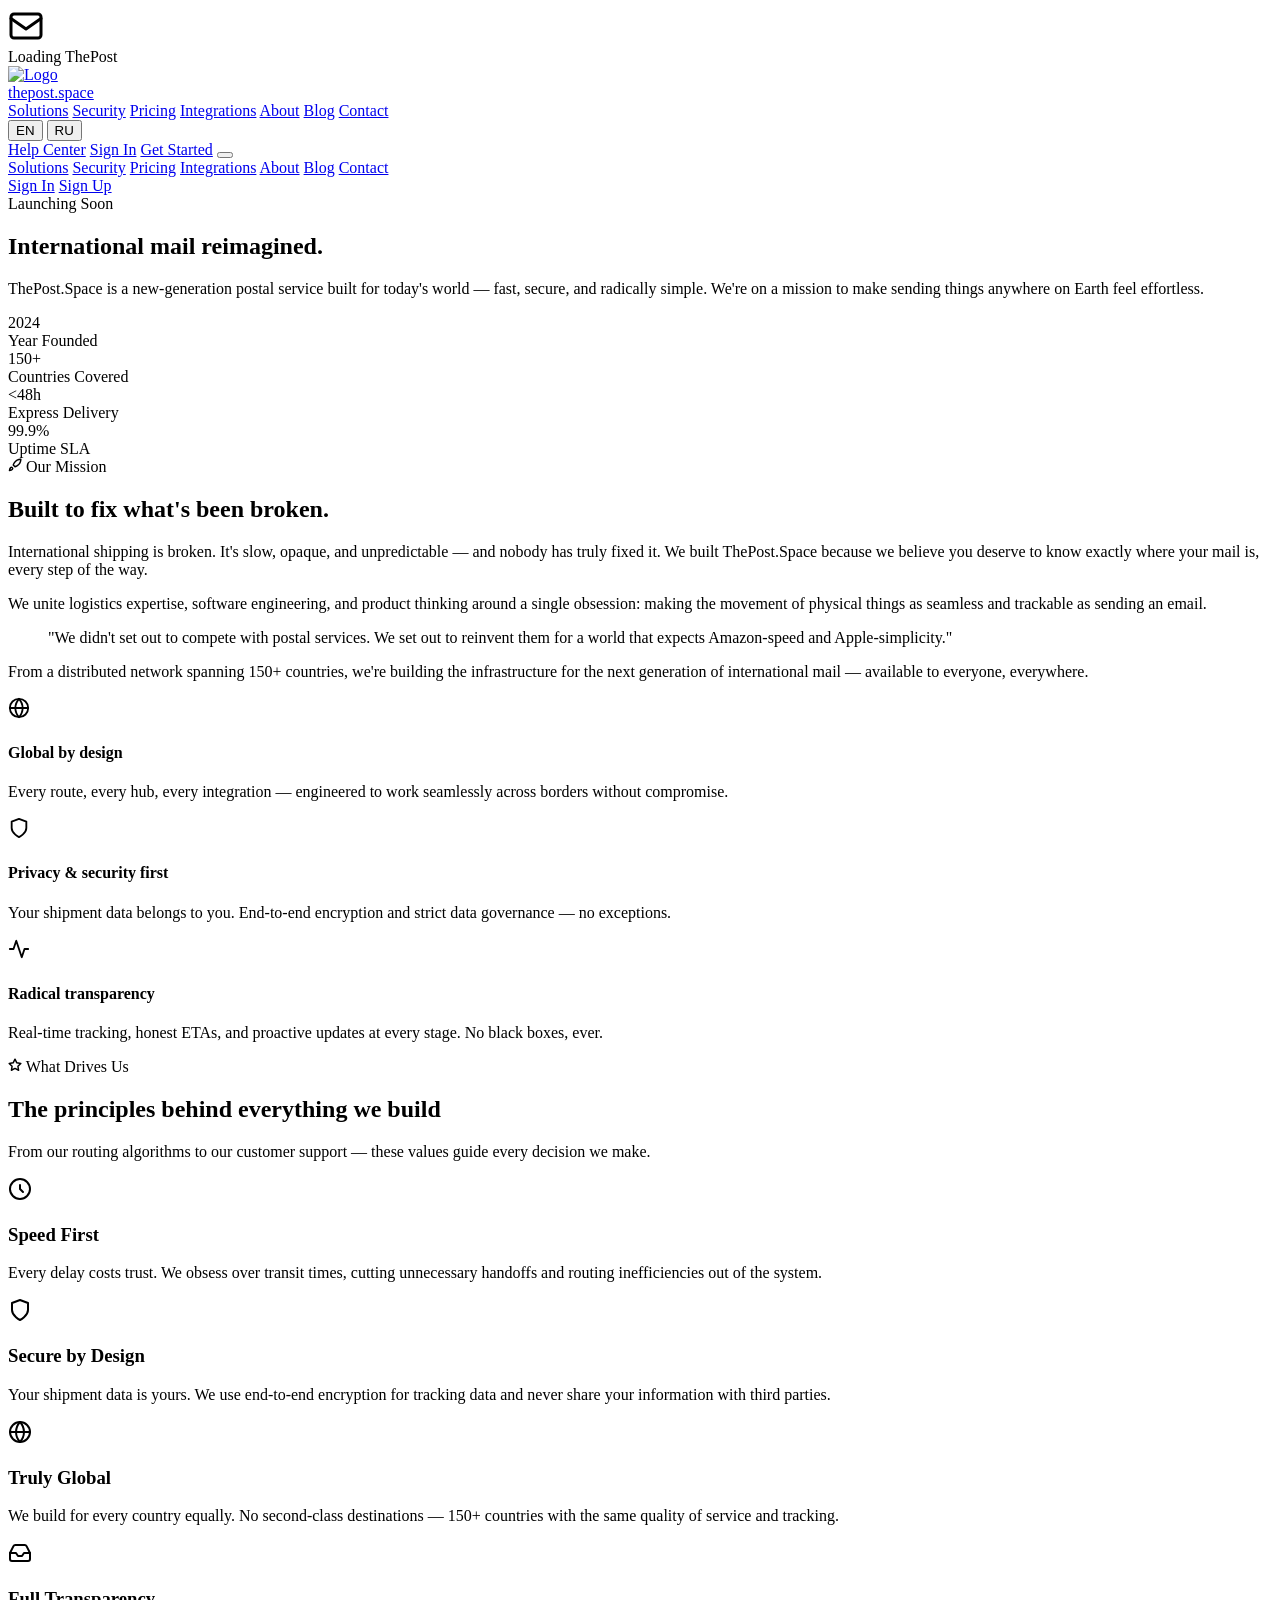
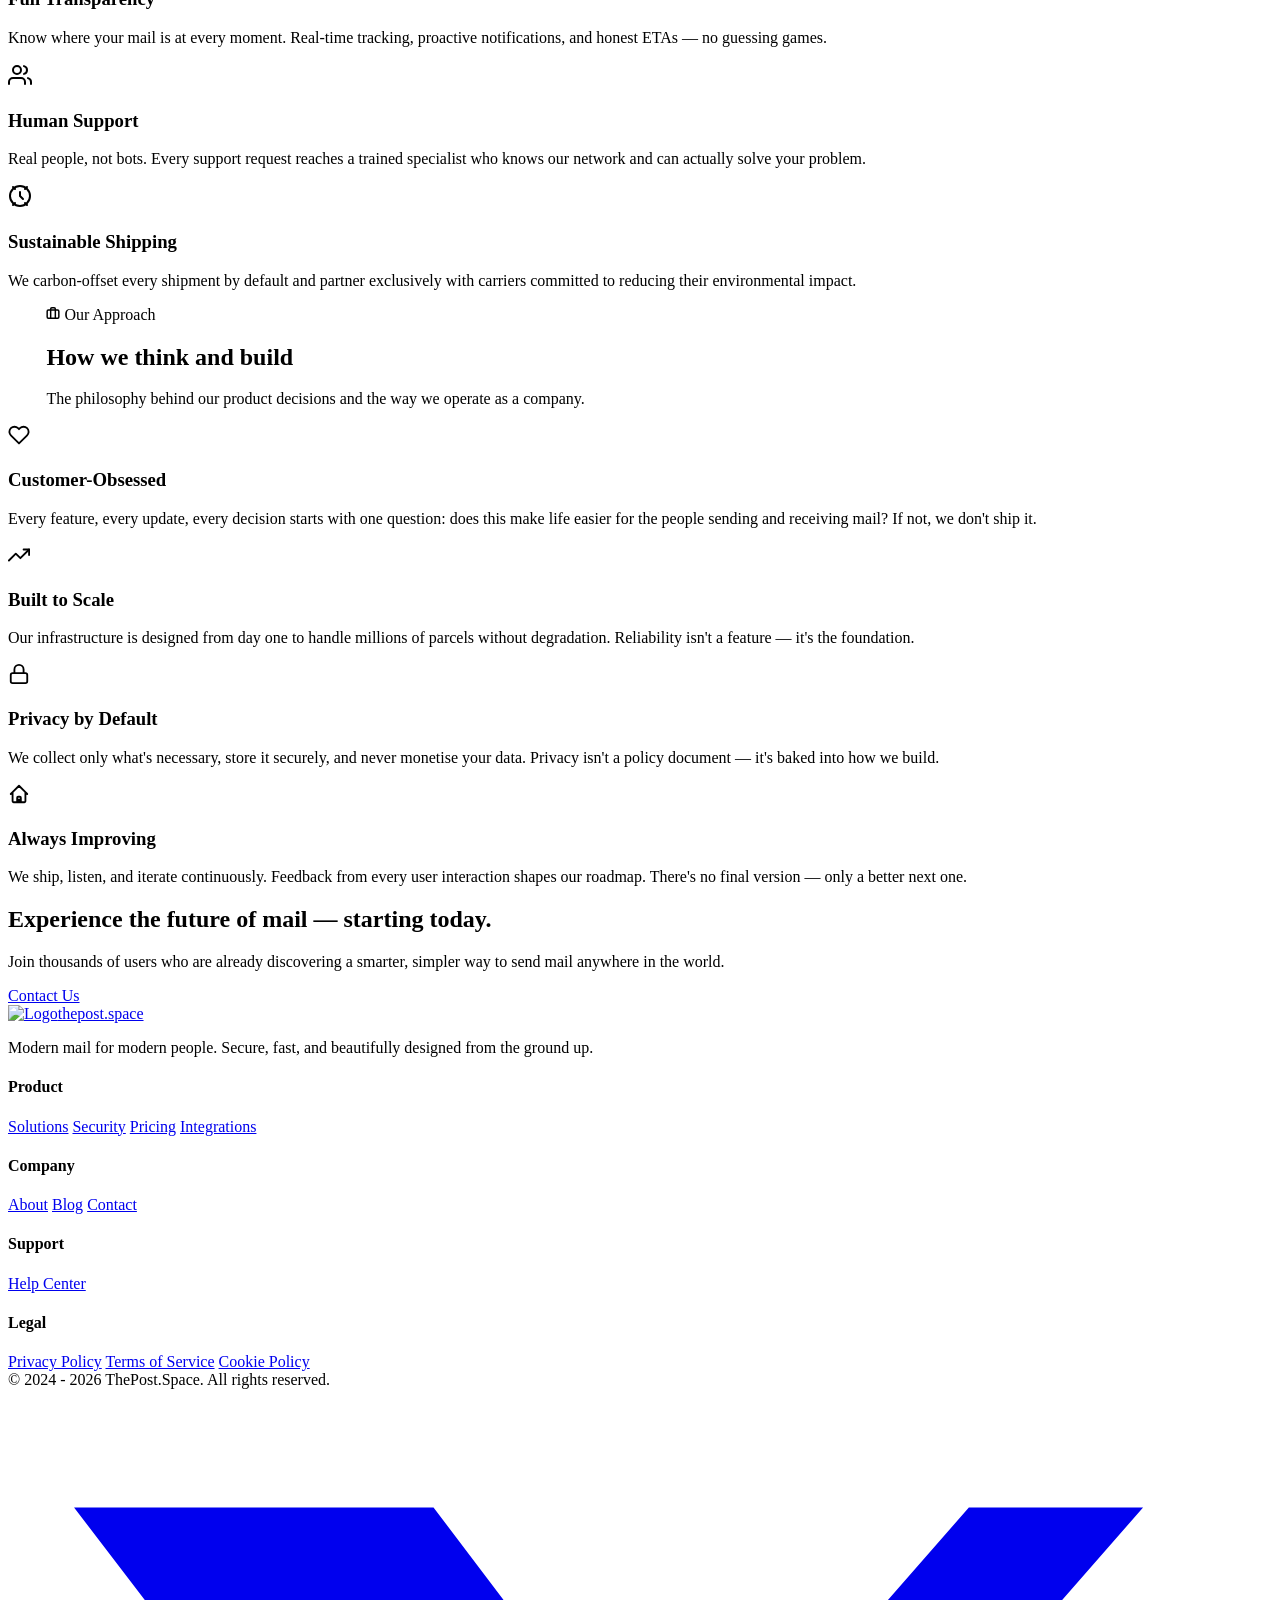
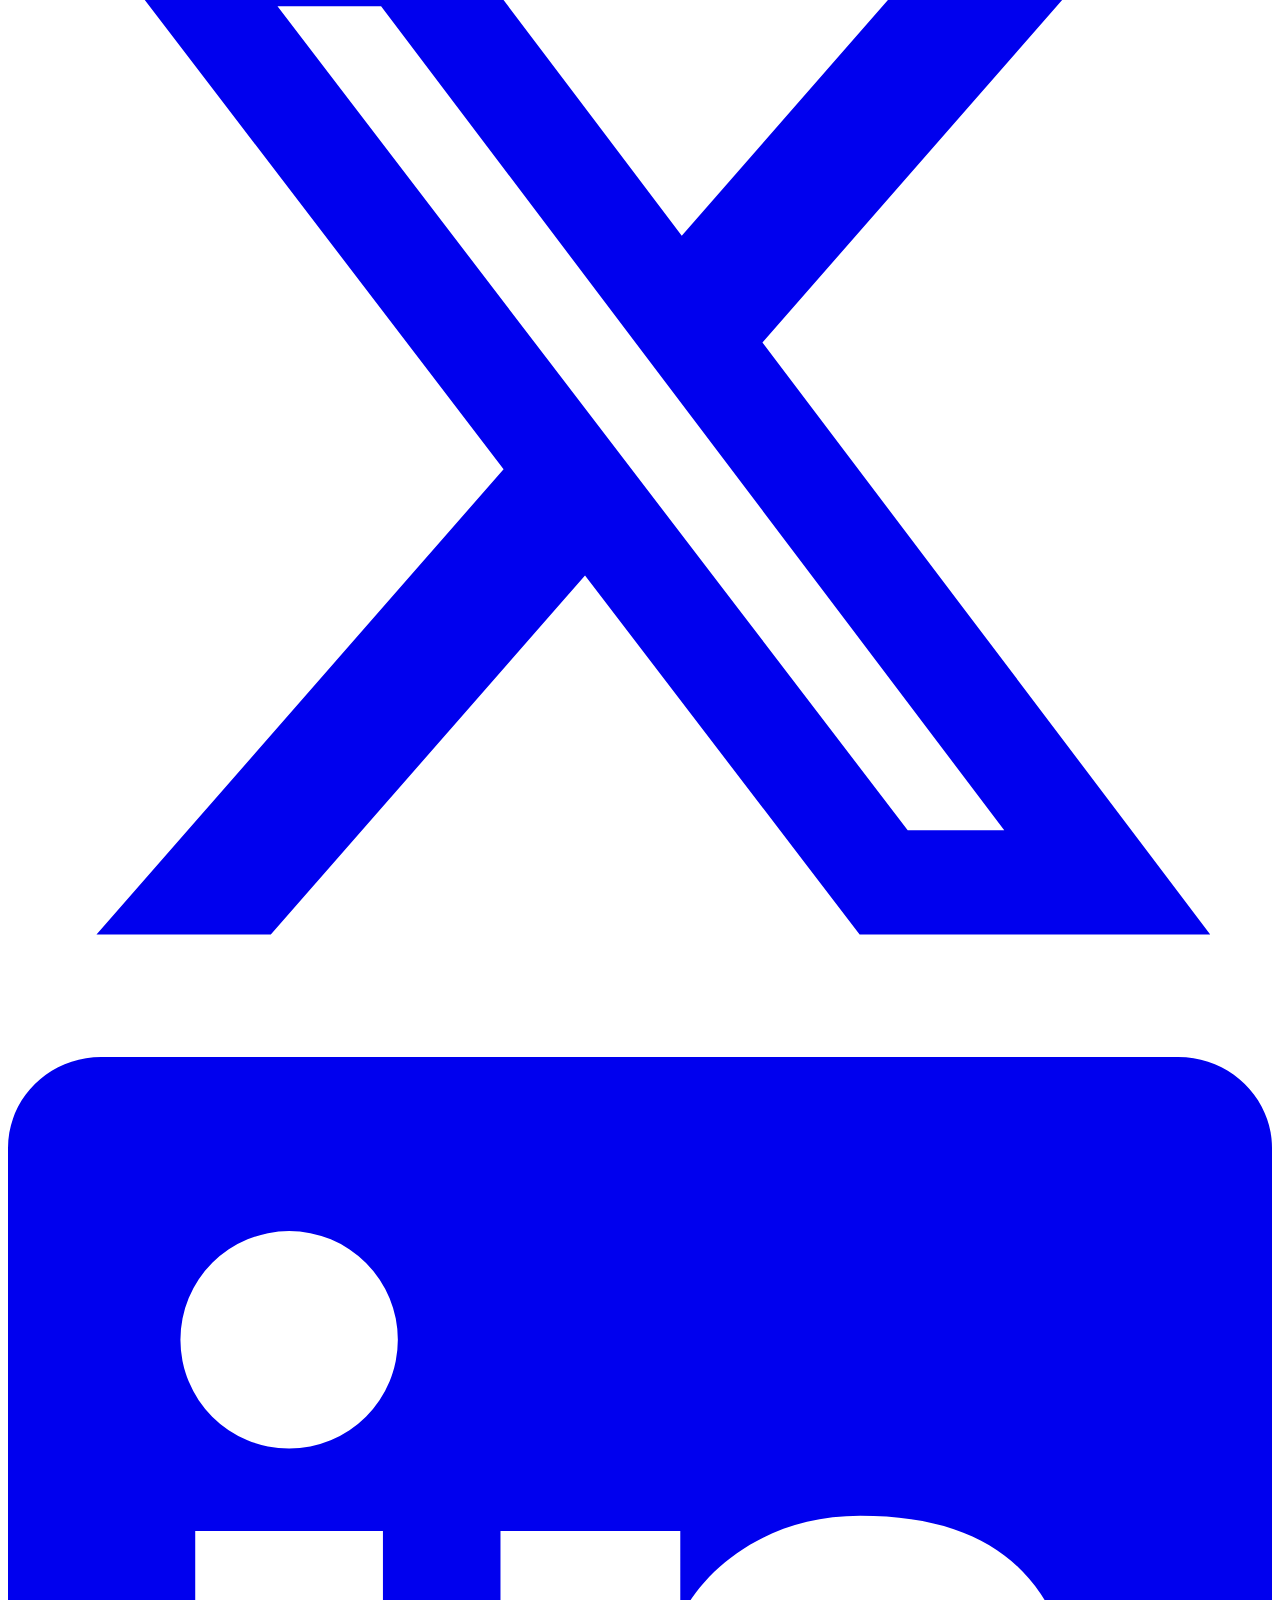
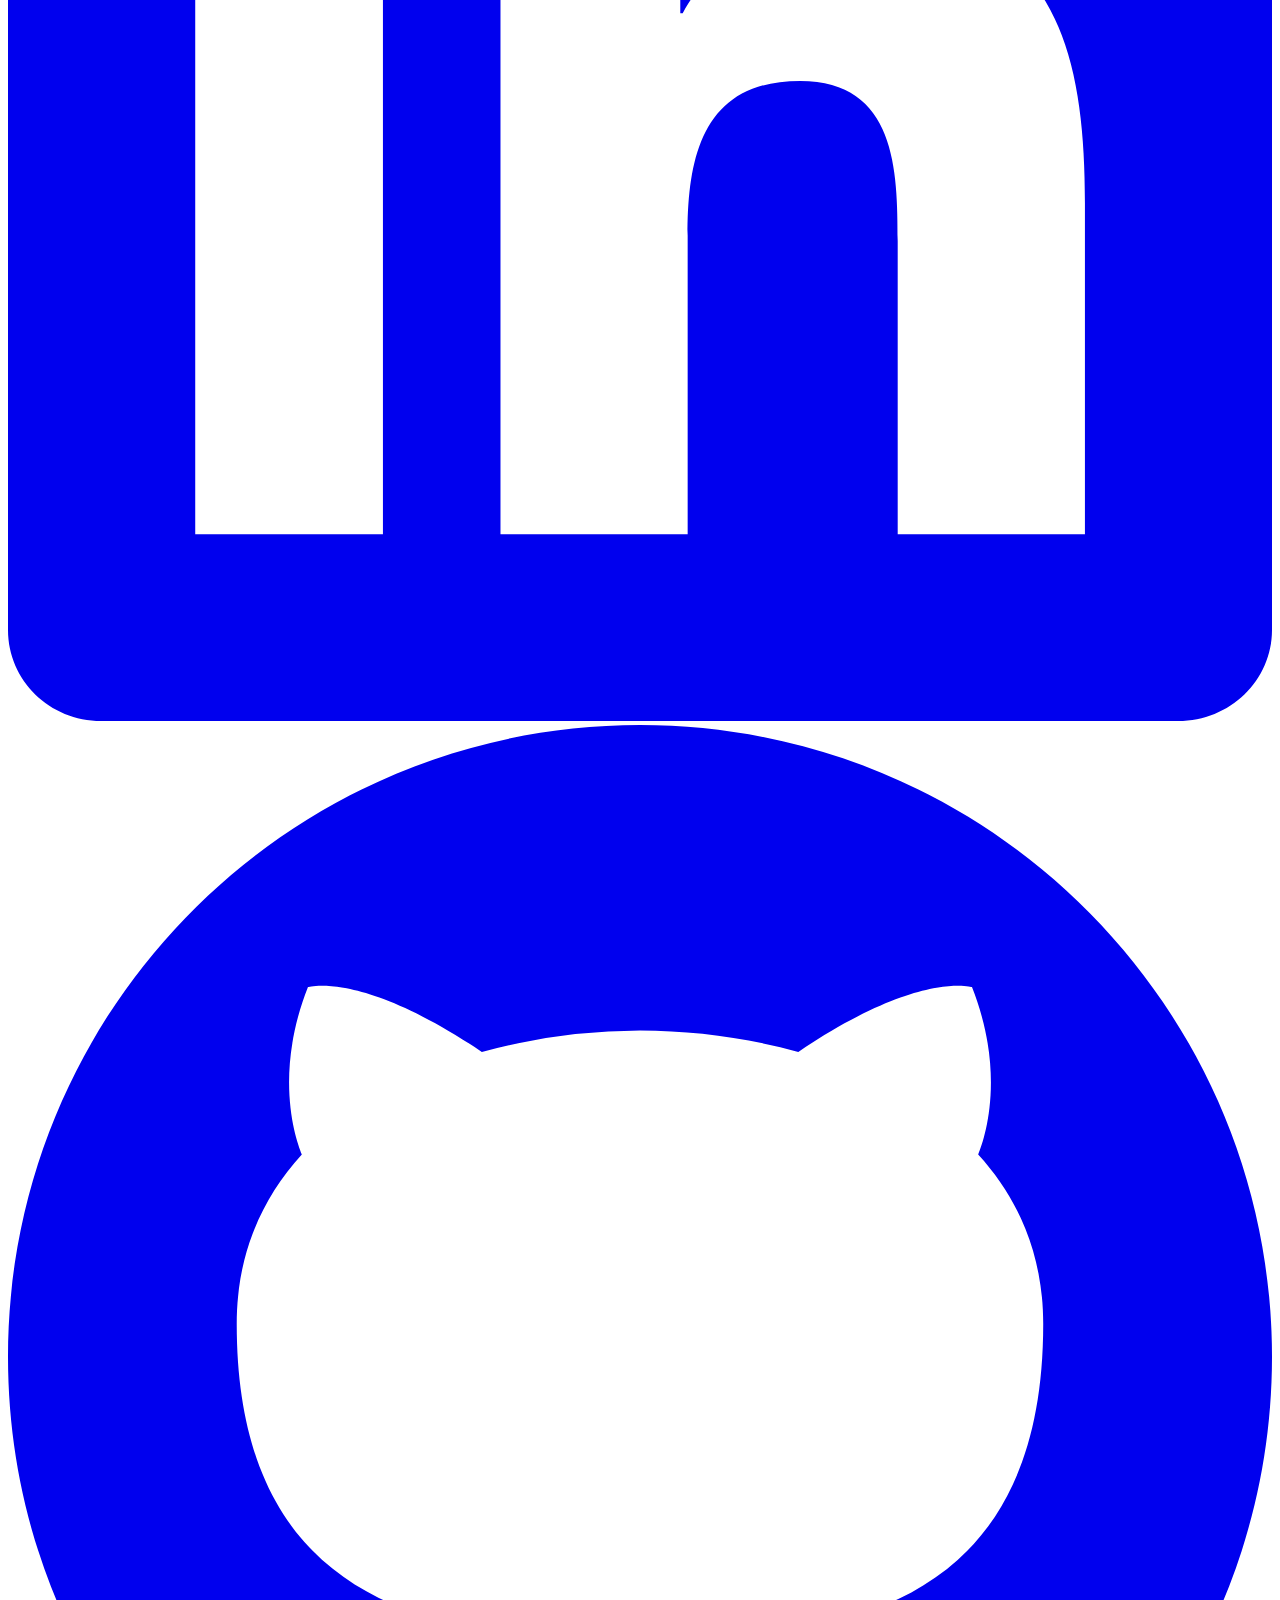
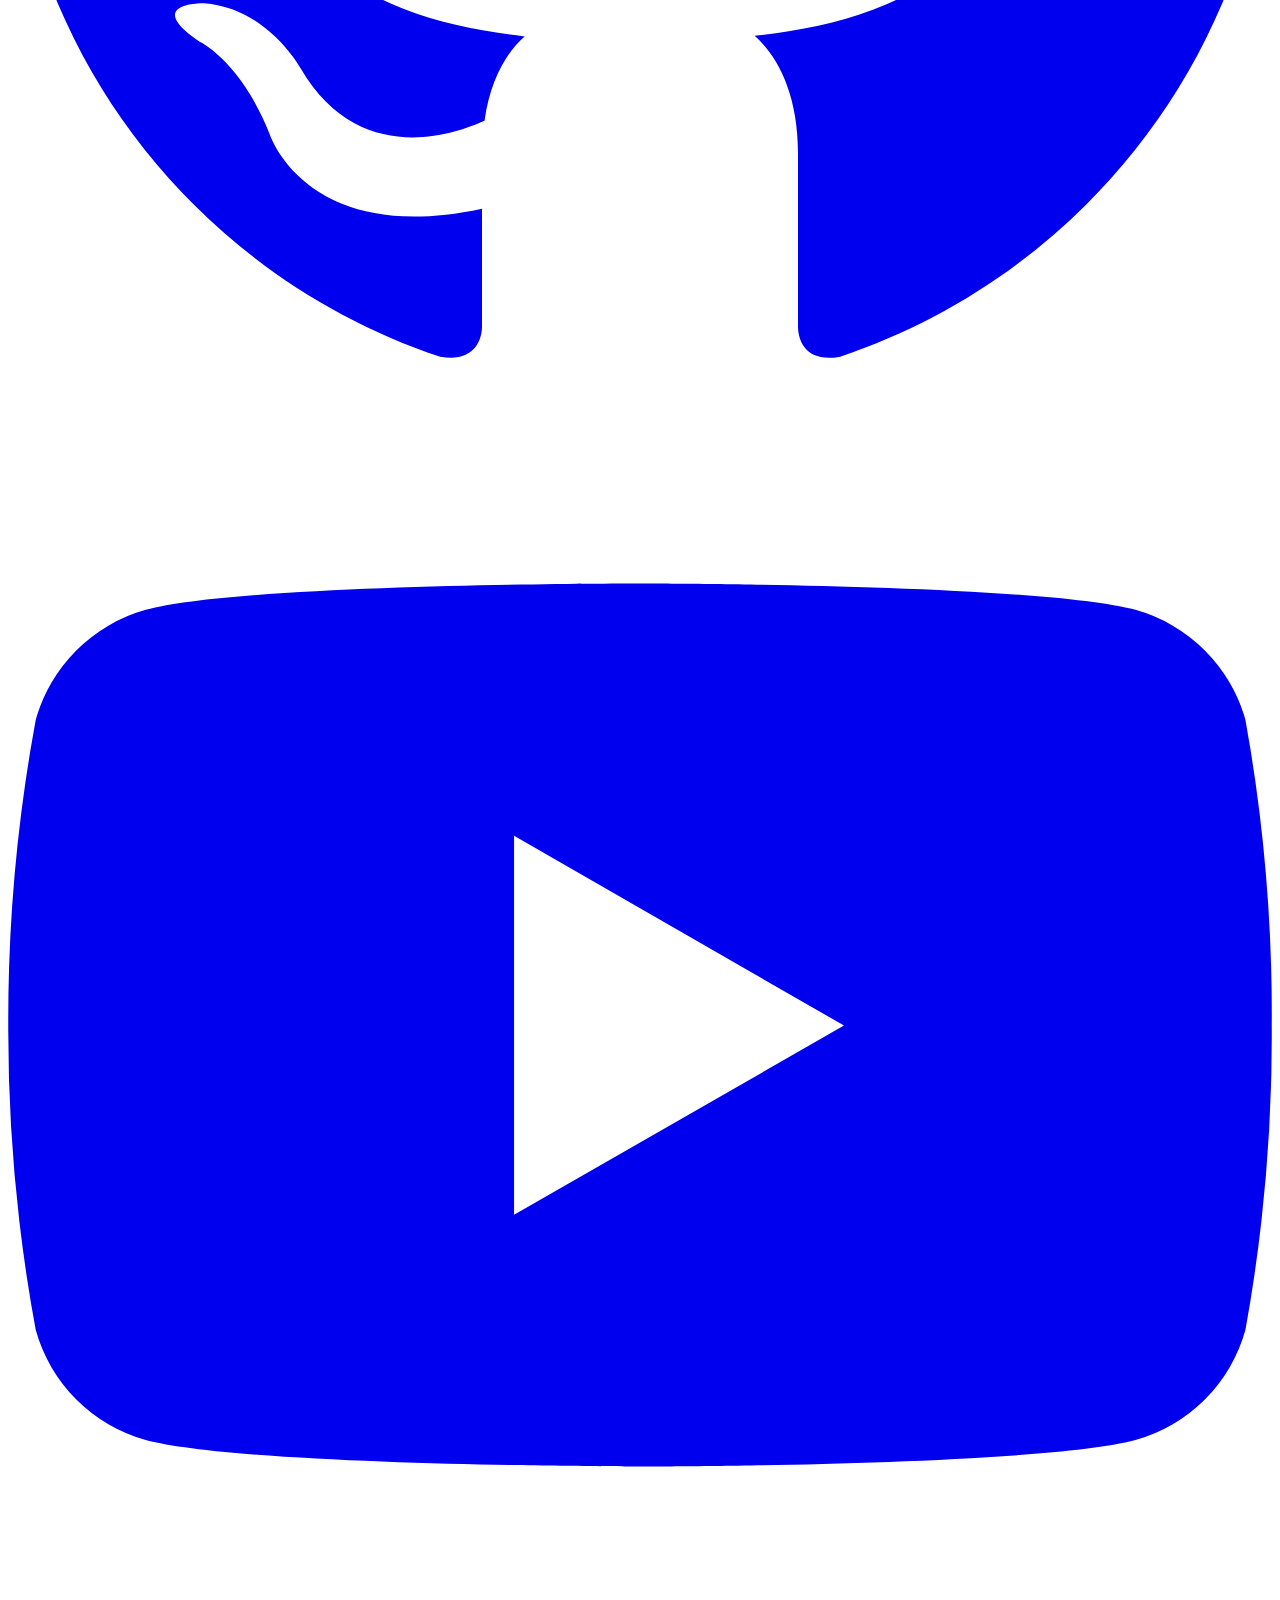
==== about.html @ 90d0e647 "Add files via upload" ====
<!DOCTYPE html>
<html lang="en">
<head>
<meta charset="UTF-8">
<meta name="viewport" content="width=device-width, initial-scale=1.0">
<title>About Us — ThePost.Space</title>
<meta name="description" content="ThePost.Space is a new-generation international postal service. Learn about our mission to make global mail fast, secure, and simple.">
<meta property="og:title" content="About — ThePost.Space">
<meta property="og:description" content="A new-generation international postal service launching soon.">
<meta property="og:type" content="website">
<meta property="og:url" content="https://thepost.space/about.html">
<link rel="icon" href="assets/logo.png" type="image/png">
<link rel="preconnect" href="https://fonts.googleapis.com">
<link rel="preconnect" href="https://fonts.gstatic.com" crossorigin>
<link href="https://fonts.googleapis.com/css2?family=Unbounded:wght@400;500;600;700;800&family=Inter:wght@300;400;500;600;700;800&display=swap" rel="stylesheet">
<link rel="stylesheet" href="assets/styles.css">
</head>
<body>

<!-- LOADING -->
<div class="loading-screen" id="loadingScreen" role="status" aria-label="Loading">
  <div class="loader">
    <div class="loader-icon" aria-hidden="true">
      <svg width="36" height="36" viewBox="0 0 24 24" fill="none" stroke="currentColor" stroke-width="2" stroke-linecap="round" stroke-linejoin="round"><rect x="2" y="4" width="20" height="16" rx="2"/><path d="m22 7-10 7L2 7"/></svg>
    </div>
    <div class="loader-text">Loading ThePost</div>
    <div class="loader-bar"><div class="loader-bar-fill"></div></div>
  </div>
</div>

<!-- CURSOR GLOW -->
<div class="cursor-glow" id="cursorGlow" aria-hidden="true"></div>

<!-- NAVBAR -->
<nav class="navbar" id="navbar" role="navigation" aria-label="Main navigation">
  <a class="navbar-logo" href="index.html" aria-label="ThePost.Space homepage">
    <div class="navbar-logo-icon" aria-hidden="true"><img src="assets/logo.png" alt="Logo" style="width:100%;height:100%;object-fit:contain;"></div>
    <span>thepost.space</span>
  </a>
  <div class="navbar-links" role="menubar">
    <a href="solutions.html" role="menuitem" data-i18n="nav_solutions">Solutions</a>
    <a href="security.html" role="menuitem" data-i18n="nav_security">Security</a>
    <a href="pricing.html" role="menuitem" data-i18n="nav_pricing">Pricing</a>
    <a href="integrations.html" role="menuitem" data-i18n="nav_integrations">Integrations</a>
    <a href="about.html" class="active" role="menuitem" data-i18n="nav_about">About</a>
    <a href="blog.html" role="menuitem" data-i18n="nav_blog">Blog</a>
    <a href="contact.html" role="menuitem" data-i18n="nav_contact">Contact</a>
  </div>
  <div class="navbar-actions">
    <div class="lang-switch" role="group" aria-label="Language">
      <button class="lang-btn active" id="langEn" data-lang="en" aria-pressed="true">EN</button>
      <button class="lang-btn" id="langRu" data-lang="ru" aria-pressed="false">RU</button>
    </div>
    <a class="nav-btn nav-btn-ghost" href="help.html">Help Center</a>
    <a class="nav-btn nav-btn-ghost" href="sign_in.html">Sign In</a>
    <a class="nav-btn nav-btn-primary" href="contact.html">Get Started</a>
    <button class="mobile-menu-btn" id="mobileMenuBtn"  aria-label="Toggle menu" aria-expanded="false">
      <span></span><span></span><span></span>
    </button>
  </div>
</nav>

<!-- MOBILE MENU -->
<div class="mobile-menu" id="mobileMenu" role="dialog" aria-label="Mobile navigation" aria-hidden="true">
  <a href="solutions.html" data-i18n="nav_solutions">Solutions</a>
  <a href="security.html" data-i18n="nav_security">Security</a>
  <a href="pricing.html" data-i18n="nav_pricing">Pricing</a>
  <a href="integrations.html" data-i18n="nav_integrations">Integrations</a>
  <a href="about.html" data-i18n="nav_about">About</a>
  <a href="blog.html" data-i18n="nav_blog">Blog</a>
  <a href="contact.html" data-i18n="nav_contact">Contact</a>
  <div class="mobile-menu-actions">
    <a class="btn btn-secondary" href="login.html" style="justify-content:center;" data-i18n="nav_login">Sign In</a>
    <a class="btn btn-primary" href="register.html" style="justify-content:center;" data-i18n="nav_register">Sign Up</a>
  </div>
</div>

<!-- PAGE HERO -->
<section class="page-hero" aria-labelledby="aboutTitle">
  <div class="page-hero-bg" aria-hidden="true">
    <div class="blob ph-blob-1"></div>
    <div class="blob ph-blob-2"></div>
    <div class="blob ph-blob-3"></div>
    <div class="ph-grid"></div>
  </div>
  <div class="page-hero-content">
    <div class="page-hero-badge"><span class="dot" aria-hidden="true"></span><span data-i18n="hero_badge">Launching Soon</span></div>
    <h1 id="aboutTitle"><span data-i18n="hero_h1">International mail</span> <span class="gradient-text" data-i18n="hero_h1_accent">reimagined.</span></h1>
    <p data-i18n="hero_desc">ThePost.Space is a new-generation postal service built for today's world — fast, secure, and radically simple. We're on a mission to make sending things anywhere on Earth feel effortless.</p>
  </div>
</section>

<!-- STATS BAR -->
<div class="stats-bar" aria-label="Company statistics">
  <div class="section" style="padding:0;">
    <div class="stats-grid" role="list">
      <div class="stat-card aos d1" role="listitem">
        <div class="stat-number">2024</div>
        <div class="stat-label" data-i18n="stat_founded">Year Founded</div>
      </div>
      <div class="stat-card aos d2" role="listitem">
        <div class="stat-number">150+</div>
        <div class="stat-label" data-i18n="stat_countries">Countries Covered</div>
      </div>
      <div class="stat-card aos d3" role="listitem">
        <div class="stat-number">&lt;48h</div>
        <div class="stat-label" data-i18n="stat_delivery">Express Delivery</div>
      </div>
      <div class="stat-card aos d4" role="listitem">
        <div class="stat-number">99.9%</div>
        <div class="stat-label" data-i18n="stat_uptime">Uptime SLA</div>
      </div>
    </div>
  </div>
</div>

<!-- OUR MISSION -->
<section class="story-section" aria-labelledby="missionTitle">
  <div class="story-grid">
    <div class="story-text aos-left">
      <div class="section-label">
        <svg width="14" height="14" viewBox="0 0 24 24" fill="none" stroke="currentColor" stroke-width="2.5" stroke-linecap="round" stroke-linejoin="round" aria-hidden="true"><path d="M4.5 16.5c-1.5 1.26-2 5-2 5s3.74-.5 5-2c.71-.84.7-2.13-.09-2.91a2.18 2.18 0 00-2.91-.09z"/><path d="M12 15l-3-3a22 22 0 012-3.95A12.88 12.88 0 0122 2c0 2.72-.78 7.5-6 11a22.35 22.35 0 01-4 2z"/></svg>
        <span data-i18n="mission_label">Our Mission</span>
      </div>
      <h2 id="missionTitle"><span data-i18n="mission_h2">Built to fix what's</span> <span class="gradient-text" data-i18n="mission_h2_accent">been broken.</span></h2>
      <p data-i18n="mission_p1">International shipping is broken. It's slow, opaque, and unpredictable — and nobody has truly fixed it. We built ThePost.Space because we believe you deserve to know exactly where your mail is, every step of the way.</p>
      <p data-i18n="mission_p2">We unite logistics expertise, software engineering, and product thinking around a single obsession: making the movement of physical things as seamless and trackable as sending an email.</p>
      <blockquote data-i18n="mission_quote">"We didn't set out to compete with postal services. We set out to reinvent them for a world that expects Amazon-speed and Apple-simplicity."</blockquote>
      <p data-i18n="mission_p3">From a distributed network spanning 150+ countries, we're building the infrastructure for the next generation of international mail — available to everyone, everywhere.</p>
    </div>
    <div class="story-visual aos-right">
      <div class="mission-visual">
        <div class="mission-pillar">
          <div class="mission-pillar-icon" aria-hidden="true">
            <svg width="22" height="22" viewBox="0 0 24 24" fill="none" stroke="currentColor" stroke-width="2" stroke-linecap="round" stroke-linejoin="round"><circle cx="12" cy="12" r="10"/><line x1="2" y1="12" x2="22" y2="12"/><path d="M12 2a15.3 15.3 0 014 10 15.3 15.3 0 01-4 10 15.3 15.3 0 01-4-10 15.3 15.3 0 014-10z"/></svg>
          </div>
          <div>
            <h4 data-i18n="mp1_title">Global by design</h4>
            <p data-i18n="mp1_desc">Every route, every hub, every integration — engineered to work seamlessly across borders without compromise.</p>
          </div>
        </div>
        <div class="mission-pillar">
          <div class="mission-pillar-icon" aria-hidden="true">
            <svg width="22" height="22" viewBox="0 0 24 24" fill="none" stroke="currentColor" stroke-width="2" stroke-linecap="round" stroke-linejoin="round"><path d="M12 22s8-4 8-10V5l-8-3-8 3v7c0 6 8 10 8 10z"/></svg>
          </div>
          <div>
            <h4 data-i18n="mp2_title">Privacy & security first</h4>
            <p data-i18n="mp2_desc">Your shipment data belongs to you. End-to-end encryption and strict data governance — no exceptions.</p>
          </div>
        </div>
        <div class="mission-pillar">
          <div class="mission-pillar-icon" aria-hidden="true">
            <svg width="22" height="22" viewBox="0 0 24 24" fill="none" stroke="currentColor" stroke-width="2" stroke-linecap="round" stroke-linejoin="round"><path d="M22 12h-4l-3 9L9 3l-3 9H2"/></svg>
          </div>
          <div>
            <h4 data-i18n="mp3_title">Radical transparency</h4>
            <p data-i18n="mp3_desc">Real-time tracking, honest ETAs, and proactive updates at every stage. No black boxes, ever.</p>
          </div>
        </div>
      </div>
    </div>
  </div>
</section>

<!-- WHAT DRIVES US (Values) -->
<section class="values-section" aria-labelledby="valuesTitle">
  <div class="section-header">
    <div class="section-label aos">
      <svg width="14" height="14" viewBox="0 0 24 24" fill="none" stroke="currentColor" stroke-width="2.5" stroke-linecap="round" stroke-linejoin="round" aria-hidden="true"><polygon points="12,2 15.09,8.26 22,9.27 17,14.14 18.18,21.02 12,17.77 5.82,21.02 7,14.14 2,9.27 8.91,8.26"/></svg>
      <span data-i18n="drives_label">What Drives Us</span>
    </div>
    <h2 id="valuesTitle" class="section-title aos d1" data-i18n="drives_title">The principles behind everything we build</h2>
    <p class="section-subtitle aos d2" data-i18n="drives_subtitle">From our routing algorithms to our customer support — these values guide every decision we make.</p>
  </div>
  <div class="values-grid">
    <div class="value-card aos d1">
      <div class="value-icon" aria-hidden="true">
        <svg width="24" height="24" viewBox="0 0 24 24" fill="none" stroke="currentColor" stroke-width="2" stroke-linecap="round" stroke-linejoin="round"><circle cx="12" cy="12" r="10"/><path d="M12 8v4l3 3"/></svg>
      </div>
      <h3 data-i18n="v1_title">Speed First</h3>
      <p data-i18n="v1_desc">Every delay costs trust. We obsess over transit times, cutting unnecessary handoffs and routing inefficiencies out of the system.</p>
    </div>
    <div class="value-card aos d2">
      <div class="value-icon" aria-hidden="true">
        <svg width="24" height="24" viewBox="0 0 24 24" fill="none" stroke="currentColor" stroke-width="2" stroke-linecap="round" stroke-linejoin="round"><path d="M12 22s8-4 8-10V5l-8-3-8 3v7c0 6 8 10 8 10z"/></svg>
      </div>
      <h3 data-i18n="v2_title">Secure by Design</h3>
      <p data-i18n="v2_desc">Your shipment data is yours. We use end-to-end encryption for tracking data and never share your information with third parties.</p>
    </div>
    <div class="value-card aos d3">
      <div class="value-icon" aria-hidden="true">
        <svg width="24" height="24" viewBox="0 0 24 24" fill="none" stroke="currentColor" stroke-width="2" stroke-linecap="round" stroke-linejoin="round"><circle cx="12" cy="12" r="10"/><line x1="2" y1="12" x2="22" y2="12"/><path d="M12 2a15.3 15.3 0 014 10 15.3 15.3 0 01-4 10 15.3 15.3 0 01-4-10 15.3 15.3 0 014-10z"/></svg>
      </div>
      <h3 data-i18n="v3_title">Truly Global</h3>
      <p data-i18n="v3_desc">We build for every country equally. No second-class destinations — 150+ countries with the same quality of service and tracking.</p>
    </div>
    <div class="value-card aos d1">
      <div class="value-icon" aria-hidden="true">
        <svg width="24" height="24" viewBox="0 0 24 24" fill="none" stroke="currentColor" stroke-width="2" stroke-linecap="round" stroke-linejoin="round"><polyline points="22,12 16,12 14,15 10,15 8,12 2,12"/><path d="M5.45 5.11L2 12v6a2 2 0 002 2h16a2 2 0 002-2v-6l-3.45-6.89A2 2 0 0016.76 4H7.24a2 2 0 00-1.79 1.11z"/></svg>
      </div>
      <h3 data-i18n="v4_title">Full Transparency</h3>
      <p data-i18n="v4_desc">Know where your mail is at every moment. Real-time tracking, proactive notifications, and honest ETAs — no guessing games.</p>
    </div>
    <div class="value-card aos d2">
      <div class="value-icon" aria-hidden="true">
        <svg width="24" height="24" viewBox="0 0 24 24" fill="none" stroke="currentColor" stroke-width="2" stroke-linecap="round" stroke-linejoin="round"><path d="M17 21v-2a4 4 0 00-4-4H5a4 4 0 00-4 4v2"/><circle cx="9" cy="7" r="4"/><path d="M23 21v-2a4 4 0 00-3-3.87"/><path d="M16 3.13a4 4 0 010 7.75"/></svg>
      </div>
      <h3 data-i18n="v5_title">Human Support</h3>
      <p data-i18n="v5_desc">Real people, not bots. Every support request reaches a trained specialist who knows our network and can actually solve your problem.</p>
    </div>
    <div class="value-card aos d3">
      <div class="value-icon" aria-hidden="true">
        <svg width="24" height="24" viewBox="0 0 24 24" fill="none" stroke="currentColor" stroke-width="2" stroke-linecap="round" stroke-linejoin="round"><path d="M12 2a10 10 0 100 20A10 10 0 0012 2z"/><path d="M12 8v4l3 3"/><path d="M5 3l2 2M19 3l-2 2M5 21l2-2M19 21l-2-2"/></svg>
      </div>
      <h3 data-i18n="v6_title">Sustainable Shipping</h3>
      <p data-i18n="v6_desc">We carbon-offset every shipment by default and partner exclusively with carriers committed to reducing their environmental impact.</p>
    </div>
  </div>
</section>

<!-- OUR APPROACH -->
<section class="approach-section" aria-labelledby="approachTitle">
  <div class="section-header" style="max-width:1380px;margin:0 auto;padding:0 clamp(16px,3vw,48px);">
    <div class="section-label aos">
      <svg width="14" height="14" viewBox="0 0 24 24" fill="none" stroke="currentColor" stroke-width="2.5" stroke-linecap="round" stroke-linejoin="round" aria-hidden="true"><rect x="2" y="7" width="20" height="14" rx="2" ry="2"/><path d="M16 21V5a2 2 0 00-2-2h-4a2 2 0 00-2 2v16"/></svg>
      <span data-i18n="approach_label">Our Approach</span>
    </div>
    <h2 id="approachTitle" class="section-title aos d1" data-i18n="approach_title">How we think and build</h2>
    <p class="section-subtitle aos d2" data-i18n="approach_subtitle">The philosophy behind our product decisions and the way we operate as a company.</p>
  </div>
  <div class="approach-grid">
    <div class="approach-card aos d1">
      <div class="approach-icon" aria-hidden="true">
        <svg width="22" height="22" viewBox="0 0 24 24" fill="none" stroke="currentColor" stroke-width="2" stroke-linecap="round" stroke-linejoin="round"><path d="M20.84 4.61a5.5 5.5 0 00-7.78 0L12 5.67l-1.06-1.06a5.5 5.5 0 00-7.78 7.78l1.06 1.06L12 21.23l7.78-7.78 1.06-1.06a5.5 5.5 0 000-7.78z"/></svg>
      </div>
      <div>
        <h3 data-i18n="ap1_title">Customer-Obsessed</h3>
        <p data-i18n="ap1_desc">Every feature, every update, every decision starts with one question: does this make life easier for the people sending and receiving mail? If not, we don't ship it.</p>
      </div>
    </div>
    <div class="approach-card aos d2">
      <div class="approach-icon" aria-hidden="true">
        <svg width="22" height="22" viewBox="0 0 24 24" fill="none" stroke="currentColor" stroke-width="2" stroke-linecap="round" stroke-linejoin="round"><polyline points="23 6 13.5 15.5 8.5 10.5 1 18"/><polyline points="17 6 23 6 23 12"/></svg>
      </div>
      <div>
        <h3 data-i18n="ap2_title">Built to Scale</h3>
        <p data-i18n="ap2_desc">Our infrastructure is designed from day one to handle millions of parcels without degradation. Reliability isn't a feature — it's the foundation.</p>
      </div>
    </div>
    <div class="approach-card aos d1">
      <div class="approach-icon" aria-hidden="true">
        <svg width="22" height="22" viewBox="0 0 24 24" fill="none" stroke="currentColor" stroke-width="2" stroke-linecap="round" stroke-linejoin="round"><rect x="3" y="11" width="18" height="11" rx="2" ry="2"/><path d="M7 11V7a5 5 0 0110 0v4"/></svg>
      </div>
      <div>
        <h3 data-i18n="ap3_title">Privacy by Default</h3>
        <p data-i18n="ap3_desc">We collect only what's necessary, store it securely, and never monetise your data. Privacy isn't a policy document — it's baked into how we build.</p>
      </div>
    </div>
    <div class="approach-card aos d2">
      <div class="approach-icon" aria-hidden="true">
        <svg width="22" height="22" viewBox="0 0 24 24" fill="none" stroke="currentColor" stroke-width="2" stroke-linecap="round" stroke-linejoin="round"><path d="M3 12l2-2m0 0l7-7 7 7M5 10v10a1 1 0 001 1h3m10-11l2 2m-2-2v10a1 1 0 01-1 1h-3m-6 0a1 1 0 001-1v-4a1 1 0 011-1h2a1 1 0 011 1v4a1 1 0 001 1m-6 0h6"/><circle cx="12" cy="19" r="1" fill="currentColor"/></svg>
      </div>
      <div>
        <h3 data-i18n="ap4_title">Always Improving</h3>
        <p data-i18n="ap4_desc">We ship, listen, and iterate continuously. Feedback from every user interaction shapes our roadmap. There's no final version — only a better next one.</p>
      </div>
    </div>
  </div>
</section>

<!-- CTA -->
<div class="cta-wrap" aria-labelledby="ctaTitle">
  <div class="cta-box aos-scale">
    <h2 id="ctaTitle"><span data-i18n="cta_h2">Experience the future of mail —</span> <span class="gradient-text" data-i18n="cta_h2_accent">starting today.</span></h2>
    <p data-i18n="cta_desc">Join thousands of users who are already discovering a smarter, simpler way to send mail anywhere in the world.</p>
    <div class="cta-actions">
      <a class="btn btn-secondary" href="contact.html" data-i18n="cta_btn_contact">Contact Us</a>
    </div>
  </div>
</div>

<!-- FOOTER -->
<footer class="footer" role="contentinfo">
  <div class="footer-grid">
    <div class="footer-brand">
      <a class="navbar-logo" href="index.html" style="display:inline-flex;" aria-label="ThePost.Space homepage">
        <div class="navbar-logo-icon" aria-hidden="true"><img src="assets/logo.png" alt="Logo" style="width:100%;height:100%;object-fit:contain;"></div>
        <span>thepost.space</span>
      </a>
      <p data-i18n="foot_desc">Modern mail for modern people. Secure, fast, and beautifully designed from the ground up.</p>
    </div>
    <div class="footer-col">
      <h4 data-i18n="foot_prod">Product</h4>
      <a href="solutions.html" data-i18n="foot_solutions">Solutions</a>
      <a href="security.html" data-i18n="foot_security">Security</a>
      <a href="pricing.html" data-i18n="foot_pricing">Pricing</a>
      <a href="integrations.html" data-i18n="foot_integrations">Integrations</a>
    </div>
    <div class="footer-col">
      <h4 data-i18n="foot_comp">Company</h4>
      <a href="about.html" data-i18n="foot_about">About</a>
      <a href="blog.html" data-i18n="foot_blog">Blog</a>
      <a href="contact.html" data-i18n="foot_contact">Contact</a>
    </div>
    <div class="footer-col">
      <h4 data-i18n="foot_sup">Support</h4>
      <a href="help.html" data-i18n="foot_help">Help Center</a>
    </div>
    <div class="footer-col">
      <h4 data-i18n="foot_legal">Legal</h4>
      <a href="privacy.html" data-i18n="foot_priv">Privacy Policy</a>
      <a href="terms.html" data-i18n="foot_terms">Terms of Service</a>
      <a href="cookies.html" data-i18n="foot_cookies">Cookie Policy</a>
    </div>
  </div>
  <div class="footer-bottom">
    <span>© 2024 - 2026 ThePost.Space. All rights reserved.</span>
    <div class="footer-social">
      <a href="#" aria-label="X (Twitter)">
        <svg viewBox="0 0 24 24" fill="currentColor"><path d="M18.244 2.25h3.308l-7.227 8.26 8.502 11.24H16.17l-5.214-6.817L4.99 21.75H1.68l7.73-8.835L1.254 2.25H8.08l4.713 6.231zm-1.161 17.52h1.833L7.084 4.126H5.117z"/></svg>
      </a>
      <a href="#" aria-label="LinkedIn">
        <svg viewBox="0 0 24 24" fill="currentColor"><path d="M20.447 20.452h-3.554v-5.569c0-1.328-.027-3.037-1.852-3.037-1.853 0-2.136 1.445-2.136 2.939v5.667H9.351V9h3.414v1.561h.046c.477-.9 1.637-1.85 3.37-1.85 3.601 0 4.267 2.37 4.267 5.455v6.286zM5.337 7.433a2.062 2.062 0 01-2.063-2.065 2.064 2.064 0 112.063 2.065zm1.782 13.019H3.555V9h3.564v11.452zM22.225 0H1.771C.792 0 0 .774 0 1.729v20.542C0 23.227.792 24 1.771 24h20.451C23.2 24 24 23.227 24 22.271V1.729C24 .774 23.2 0 22.222 0h.003z"/></svg>
      </a>
      <a href="#" aria-label="GitHub">
        <svg viewBox="0 0 24 24" fill="currentColor"><path d="M12 0c-6.626 0-12 5.373-12 12 0 5.302 3.438 9.8 8.207 11.387.599.111.793-.261.793-.577v-2.234c-3.338.726-4.033-1.416-4.033-1.416-.546-1.387-1.333-1.756-1.333-1.756-1.089-.745.083-.729.083-.729 1.205.084 1.839 1.237 1.839 1.237 1.07 1.834 2.807 1.304 3.492.997.107-.775.418-1.305.762-1.604-2.665-.305-5.467-1.334-5.467-5.931 0-1.311.469-2.381 1.236-3.221-.124-.303-.535-1.524.117-3.176 0 0 1.008-.322 3.301 1.23A11.509 11.509 0 0112 5.803c1.02.005 2.047.138 3.006.404 2.291-1.552 3.297-1.23 3.297-1.23.653 1.653.242 2.874.118 3.176.77.84 1.235 1.911 1.235 3.221 0 4.609-2.807 5.624-5.479 5.921.43.372.823 1.102.823 2.222v3.293c0 .319.192.694.801.576C20.566 21.797 24 17.3 24 12c0-6.627-5.373-12-12-12z"/></svg>
      </a>
      <a href="#" aria-label="YouTube">
        <svg viewBox="0 0 24 24" fill="currentColor"><path d="M23.495 6.205a3.007 3.007 0 00-2.088-2.088c-1.87-.501-9.396-.501-9.396-.501s-7.507-.01-9.396.501A3.007 3.007 0 00.527 6.205a31.247 31.247 0 00-.522 5.805 31.247 31.247 0 00.522 5.783 3.007 3.007 0 002.088 2.088c1.868.502 9.396.502 9.396.502s7.506 0 9.396-.502a3.007 3.007 0 002.088-2.088 31.247 31.247 0 00.5-5.783 31.247 31.247 0 00-.5-5.805zM9.609 15.601V8.408l6.264 3.602z"/></svg>
      </a>
    </div>
  </div>
</footer>

<script>
'use strict';

/* =====================
   TRANSLATIONS
   ===================== */
const translations = {
  en: {
    /* Navbar */
    nav_solutions: 'Solutions',
    nav_security: 'Security',
    nav_pricing: 'Pricing',
    nav_integrations: 'Integrations',
    nav_about: 'About',
    nav_blog: 'Blog',
    nav_contact: 'Contact',
    nav_login: 'Sign In',
    nav_register: 'Sign Up',
    /* Hero */
    hero_badge: 'Launching Soon',
    hero_h1: 'International mail',
    hero_h1_accent: 'reimagined.',
    hero_desc: "ThePost.Space is a new-generation postal service built for today's world — fast, secure, and radically simple. We're on a mission to make sending things anywhere on Earth feel effortless.",
    /* Stats */
    stat_founded: 'Year Founded',
    stat_countries: 'Countries Covered',
    stat_delivery: 'Express Delivery',
    stat_uptime: 'Uptime SLA',
    /* Mission */
    mission_label: 'Our Mission',
    mission_h2: "Built to fix what's",
    mission_h2_accent: 'been broken.',
    mission_p1: "International shipping is broken. It's slow, opaque, and unpredictable — and nobody has truly fixed it. We built ThePost.Space because we believe you deserve to know exactly where your mail is, every step of the way.",
    mission_p2: 'We unite logistics expertise, software engineering, and product thinking around a single obsession: making the movement of physical things as seamless and trackable as sending an email.',
    mission_quote: '"We didn\'t set out to compete with postal services. We set out to reinvent them for a world that expects Amazon-speed and Apple-simplicity."',
    mission_p3: 'From a distributed network spanning 150+ countries, we\'re building the infrastructure for the next generation of international mail — available to everyone, everywhere.',
    mp1_title: 'Global by design',
    mp1_desc: 'Every route, every hub, every integration — engineered to work seamlessly across borders without compromise.',
    mp2_title: 'Privacy & security first',
    mp2_desc: 'Your shipment data belongs to you. End-to-end encryption and strict data governance — no exceptions.',
    mp3_title: 'Radical transparency',
    mp3_desc: 'Real-time tracking, honest ETAs, and proactive updates at every stage. No black boxes, ever.',
    /* What Drives Us */
    drives_label: 'What Drives Us',
    drives_title: 'The principles behind everything we build',
    drives_subtitle: 'From our routing algorithms to our customer support — these values guide every decision we make.',
    v1_title: 'Speed First',
    v1_desc: 'Every delay costs trust. We obsess over transit times, cutting unnecessary handoffs and routing inefficiencies out of the system.',
    v2_title: 'Secure by Design',
    v2_desc: 'Your shipment data is yours. We use end-to-end encryption for tracking data and never share your information with third parties.',
    v3_title: 'Truly Global',
    v3_desc: 'We build for every country equally. No second-class destinations — 150+ countries with the same quality of service and tracking.',
    v4_title: 'Full Transparency',
    v4_desc: 'Know where your mail is at every moment. Real-time tracking, proactive notifications, and honest ETAs — no guessing games.',
    v5_title: 'Human Support',
    v5_desc: 'Real people, not bots. Every support request reaches a trained specialist who knows our network and can actually solve your problem.',
    v6_title: 'Sustainable Shipping',
    v6_desc: 'We carbon-offset every shipment by default and partner exclusively with carriers committed to reducing their environmental impact.',
    /* Our Approach */
    approach_label: 'Our Approach',
    approach_title: 'How we think and build',
    approach_subtitle: 'The philosophy behind our product decisions and the way we operate as a company.',
    ap1_title: 'Customer-Obsessed',
    ap1_desc: "Every feature, every update, every decision starts with one question: does this make life easier for the people sending and receiving mail? If not, we don't ship it.",
    ap2_title: 'Built to Scale',
    ap2_desc: 'Our infrastructure is designed from day one to handle millions of parcels without degradation. Reliability isn\'t a feature — it\'s the foundation.',
    ap3_title: 'Privacy by Default',
    ap3_desc: "We collect only what's necessary, store it securely, and never monetise your data. Privacy isn't a policy document — it's baked into how we build.",
    ap4_title: 'Always Improving',
    ap4_desc: 'We ship, listen, and iterate continuously. Feedback from every user interaction shapes our roadmap. There\'s no final version — only a better next one.',
    /* CTA */
    cta_h2: 'Experience the future of mail —',
    cta_h2_accent: 'starting today.',
    cta_desc: 'Join thousands of users who are already discovering a smarter, simpler way to send mail anywhere in the world.',
    cta_btn_register: 'Create Free Account',
    cta_btn_contact: 'Contact Us',
    /* Footer */
    foot_desc: 'Modern mail for modern people. Secure, fast, and beautifully designed from the ground up.',
    foot_prod: 'Product',
    foot_solutions: 'Solutions',
    foot_security: 'Security',
    foot_pricing: 'Pricing',
    foot_integrations: 'Integrations',
    foot_comp: 'Company',
    foot_about: 'About',
    foot_blog: 'Blog',
    foot_contact: 'Contact',
    foot_sup: 'Support',
    foot_help: 'Help Center',
    foot_api: 'API Docs',
    foot_legal: 'Legal',
    foot_priv: 'Privacy Policy',
    foot_terms: 'Terms of Service',
    foot_cookies: 'Cookie Policy',
    foot_copy: '© 2026 ThePost.Space. All rights reserved.',
  },
  ru: {
    /* Navbar */
    nav_solutions: 'Решения',
    nav_security: 'Безопасность',
    nav_pricing: 'Цены',
    nav_integrations: 'Интеграции',
    nav_about: 'О нас',
    nav_blog: 'Блог',
    nav_contact: 'Контакты',
    nav_login: 'Войти',
    nav_register: 'Зарегистрироваться',
    /* Hero */
    hero_badge: 'Скоро запуск',
    hero_h1: 'Международная почта',
    hero_h1_accent: 'переосмыслена.',
    hero_desc: 'ThePost.Space — это почтовый сервис нового поколения, созданный для современного мира: быстрый, защищённый и максимально простой. Наша миссия — сделать отправку посылок в любую точку земного шара по-настоящему лёгкой.',
    /* Stats */
    stat_founded: 'Год основания',
    stat_countries: 'Стран охвата',
    stat_delivery: 'Экспресс-доставка',
    stat_uptime: 'Гарантия работы',
    /* Mission */
    mission_label: 'Наша миссия',
    mission_h2: 'Создан чтобы исправить',
    mission_h2_accent: 'сломанное.',
    mission_p1: 'Международная доставка сломана. Она медленная, непрозрачная и непредсказуемая — и никто по-настоящему не исправил это. Мы создали ThePost.Space, потому что убеждены: вы заслуживаете знать, где находится ваша посылка, на каждом этапе пути.',
    mission_p2: 'Мы объединяем экспертизу в логистике, программную инженерию и продуктовое мышление вокруг одной идеи: сделать перемещение физических объектов таким же плавным и отслеживаемым, как отправка электронного письма.',
    mission_quote: '«Мы не ставили целью конкурировать с почтовыми службами. Мы ставили целью переосмыслить их — для мира, который ожидает скорости Amazon и простоты Apple.»',
    mission_p3: 'Опираясь на распределённую сеть в 150+ странах, мы строим инфраструктуру для следующего поколения международной почты — доступной для всех и везде.',
    mp1_title: 'Глобальность в основе',
    mp1_desc: 'Каждый маршрут, каждый узел, каждая интеграция — спроектированы для работы без компромиссов через любые границы.',
    mp2_title: 'Конфиденциальность и безопасность',
    mp2_desc: 'Данные о ваших отправлениях принадлежат вам. Сквозное шифрование и строгое управление данными — без исключений.',
    mp3_title: 'Полная прозрачность',
    mp3_desc: 'Отслеживание в реальном времени, честные сроки доставки и проактивные уведомления на каждом этапе. Никаких чёрных ящиков.',
    /* What Drives Us */
    drives_label: 'Что нас движет',
    drives_title: 'Принципы, лежащие в основе всего, что мы создаём',
    drives_subtitle: 'От алгоритмов маршрутизации до поддержки клиентов — эти ценности определяют каждое наше решение.',
    v1_title: 'Скорость прежде всего',
    v1_desc: 'Каждая задержка обходится потерей доверия. Мы неустанно работаем над сокращением транзитного времени, устраняя лишние передачи и неэффективность маршрутов.',
    v2_title: 'Безопасность в архитектуре',
    v2_desc: 'Данные о ваших отправлениях — ваши. Мы используем сквозное шифрование и никогда не передаём вашу информацию третьим сторонам.',
    v3_title: 'По-настоящему глобально',
    v3_desc: 'Мы строим для каждой страны одинаково. Без второстепенных направлений — 150+ стран с единым качеством сервиса и отслеживания.',
    v4_title: 'Полная прозрачность',
    v4_desc: 'Знайте, где ваша посылка, в каждый момент. Отслеживание в реальном времени, проактивные уведомления и честные сроки — никаких догадок.',
    v5_title: 'Живая поддержка',
    v5_desc: 'Живые люди, не боты. Каждый запрос в поддержку попадает к специалисту, который знает нашу сеть и может реально решить вашу проблему.',
    v6_title: 'Экологичная доставка',
    v6_desc: 'Мы по умолчанию компенсируем углеродный след каждого отправления и работаем только с перевозчиками, приверженными снижению воздействия на окружающую среду.',
    /* Our Approach */
    approach_label: 'Наш подход',
    approach_title: 'Как мы думаем и создаём продукт',
    approach_subtitle: 'Философия, стоящая за нашими продуктовыми решениями и принципами работы как компании.',
    ap1_title: 'Ориентация на клиента',
    ap1_desc: 'Каждая функция, каждое обновление, каждое решение начинается с одного вопроса: делает ли это жизнь отправителей и получателей проще? Если нет — мы не выпускаем.',
    ap2_title: 'Создан для масштаба',
    ap2_desc: 'Наша инфраструктура с первого дня спроектирована для обработки миллионов посылок без деградации. Надёжность — не функция, а фундамент.',
    ap3_title: 'Конфиденциальность по умолчанию',
    ap3_desc: 'Мы собираем только необходимые данные, храним их надёжно и никогда не монетизируем. Конфиденциальность — не политика на бумаге, а принцип разработки.',
    ap4_title: 'Постоянное совершенствование',
    ap4_desc: 'Мы выпускаем, слушаем и итерируем непрерывно. Обратная связь от каждого взаимодействия формирует нашу дорожную карту. Нет финальной версии — только лучшая следующая.',
    /* CTA */
    cta_h2: 'Откройте для себя почту будущего —',
    cta_h2_accent: 'уже сегодня.',
    cta_desc: 'Присоединяйтесь к тысячам пользователей, которые уже открыли более умный и простой способ отправлять почту в любую точку мира.',
    cta_btn_register: 'Создать бесплатный аккаунт',
    cta_btn_contact: 'Связаться с нами',
    /* Footer */
    foot_desc: 'Современная почта для современных людей. Безопасная, быстрая и красиво спроектированная.',
    foot_prod: 'Продукт',
    foot_solutions: 'Решения',
    foot_security: 'Безопасность',
    foot_pricing: 'Цены',
    foot_integrations: 'Интеграции',
    foot_comp: 'Компания',
    foot_about: 'О нас',
    foot_blog: 'Блог',
    foot_contact: 'Контакты',
    foot_sup: 'Поддержка',
    foot_help: 'Справочный центр',
    foot_api: 'Документация API',
    foot_legal: 'Правовая информация',
    foot_priv: 'Политика конфиденциальности',
    foot_terms: 'Условия использования',
    foot_cookies: 'Политика cookie',
    foot_copy: '© 2026 ThePost.Space. Все права защищены.',
  }
};

let currentLang = 'en';
  try { const saved = localStorage.getItem('lang'); if (saved === 'ru') currentLang = 'ru'; } catch(e) {}

/* =====================
   LANG SWITCH
   ===================== */
/* ===== BUTTON EVENT DELEGATION (replaces inline onclick) ===== */
    document.addEventListener('click', e => {
        const langBtn = e.target.closest('[data-lang]');
        if (langBtn) { switchLang(langBtn.dataset.lang); return; }
        const menuBtn = e.target.closest('#mobileMenuBtn');
        if (menuBtn) { toggleMobileMenu(); }
    });

    function switchLang(l) {
  currentLang = l;
  try { localStorage.setItem('lang', l); } catch(e) {}
  document.documentElement.lang = l;
  document.getElementById('langEn').classList.toggle('active', l === 'en');
  document.getElementById('langEn').setAttribute('aria-pressed', l === 'en');
  document.getElementById('langRu').classList.toggle('active', l === 'ru');
  document.getElementById('langRu').setAttribute('aria-pressed', l === 'ru');

  const dict = translations[l];
  document.querySelectorAll('[data-i18n]').forEach(el => {
    const key = el.getAttribute('data-i18n');
    if (dict[key] !== undefined) {
      el.textContent = dict[key];
    }
  });

  document.documentElement.lang = l;
}

/* CURSOR GLOW */
const cg = document.getElementById('cursorGlow');
if (window.matchMedia('(hover: hover)').matches) {
  document.addEventListener('mousemove', e => {
    cg.style.left = e.clientX + 'px';
    cg.style.top = e.clientY + 'px';
  }, { passive: true });
}

/* NAVBAR SCROLL */
const navbar = document.getElementById('navbar');
window.addEventListener('scroll', () => {
  navbar.classList.toggle('scrolled', window.scrollY > 20);
}, { passive: true });

/* MOBILE MENU */
function toggleMobileMenu() {
  const btn = document.getElementById('mobileMenuBtn');
  const menu = document.getElementById('mobileMenu');
  const isOpen = menu.classList.toggle('active');
  btn.classList.toggle('open', isOpen);
  btn.setAttribute('aria-expanded', isOpen);
  menu.setAttribute('aria-hidden', !isOpen);
  document.body.style.overflow = isOpen ? 'hidden' : '';
}
document.querySelectorAll('.mobile-menu a').forEach(a => {
  a.addEventListener('click', () => {
    document.getElementById('mobileMenu').classList.remove('active');
    document.getElementById('mobileMenuBtn').classList.remove('open');
    document.getElementById('mobileMenuBtn').setAttribute('aria-expanded','false');
    document.getElementById('mobileMenu').setAttribute('aria-hidden','true');
    document.body.style.overflow = '';
  });
});

/* SCROLL ANIMATIONS */
function initAOS() {
  const obs = new IntersectionObserver(entries => {
    entries.forEach(e => { if (e.isIntersecting) e.target.classList.add('visible'); });
  }, { threshold: 0.1, rootMargin: '0px 0px -40px 0px' });
  document.querySelectorAll('.aos, .aos-left, .aos-right, .aos-scale').forEach(el => obs.observe(el));
}

/* RIPPLE */
document.addEventListener('click', e => {
  const btn = e.target.closest('.btn, .nav-btn-primary');
  if (!btn) return;
  const r = btn.getBoundingClientRect();
  const rip = document.createElement('span');
  rip.className = 'ripple';
  const size = Math.max(r.width, r.height);
  rip.style.cssText = `width:${size}px;height:${size}px;left:${e.clientX-r.left-size/2}px;top:${e.clientY-r.top-size/2}px;`;
  btn.appendChild(rip);
  setTimeout(() => rip.remove(), 700);
}, { passive: true });

/* INIT */
(function(){ var ls=document.getElementById('loadingScreen'); if(ls) ls.classList.add('hidden'); })();
window.addEventListener('load', () => {
  if (typeof currentLang !== 'undefined' && currentLang !== 'en') switchLang(currentLang);
  initAOS();
}, { once: true });
</script>
</body>
</html>
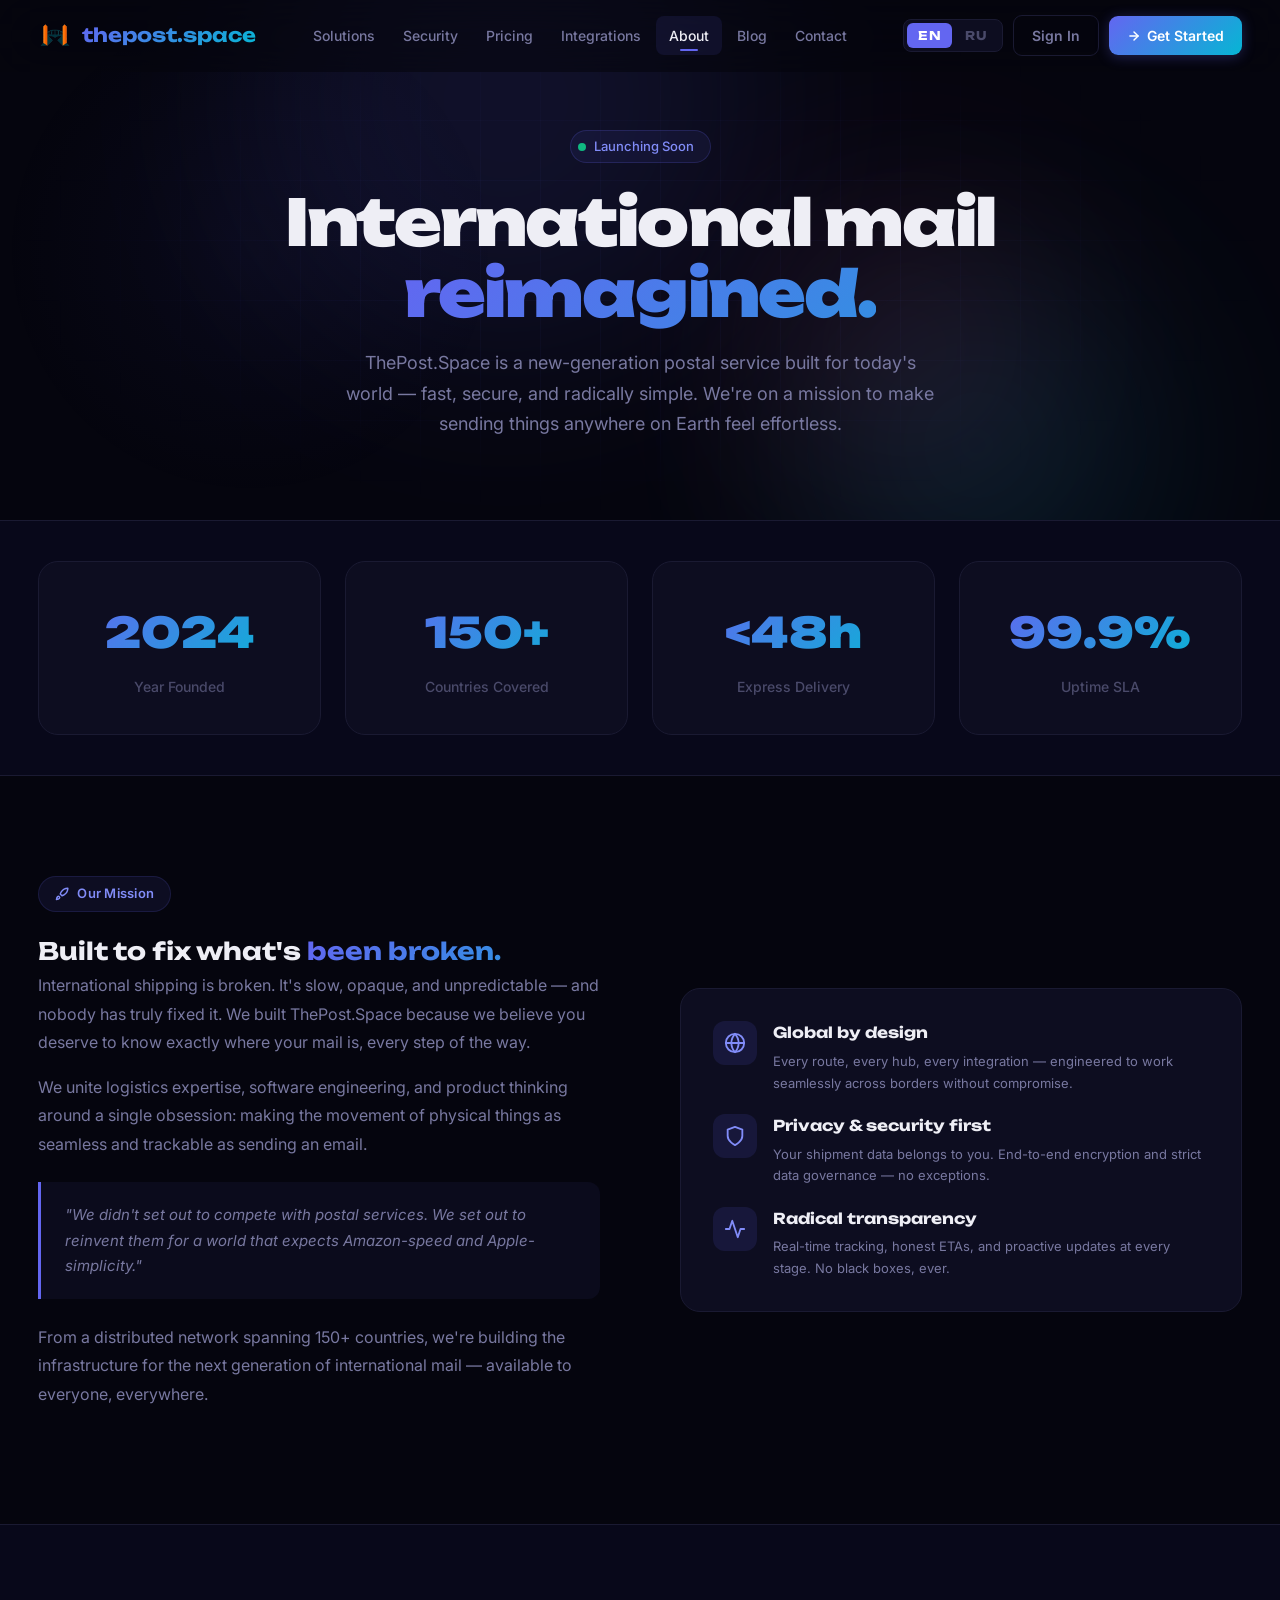
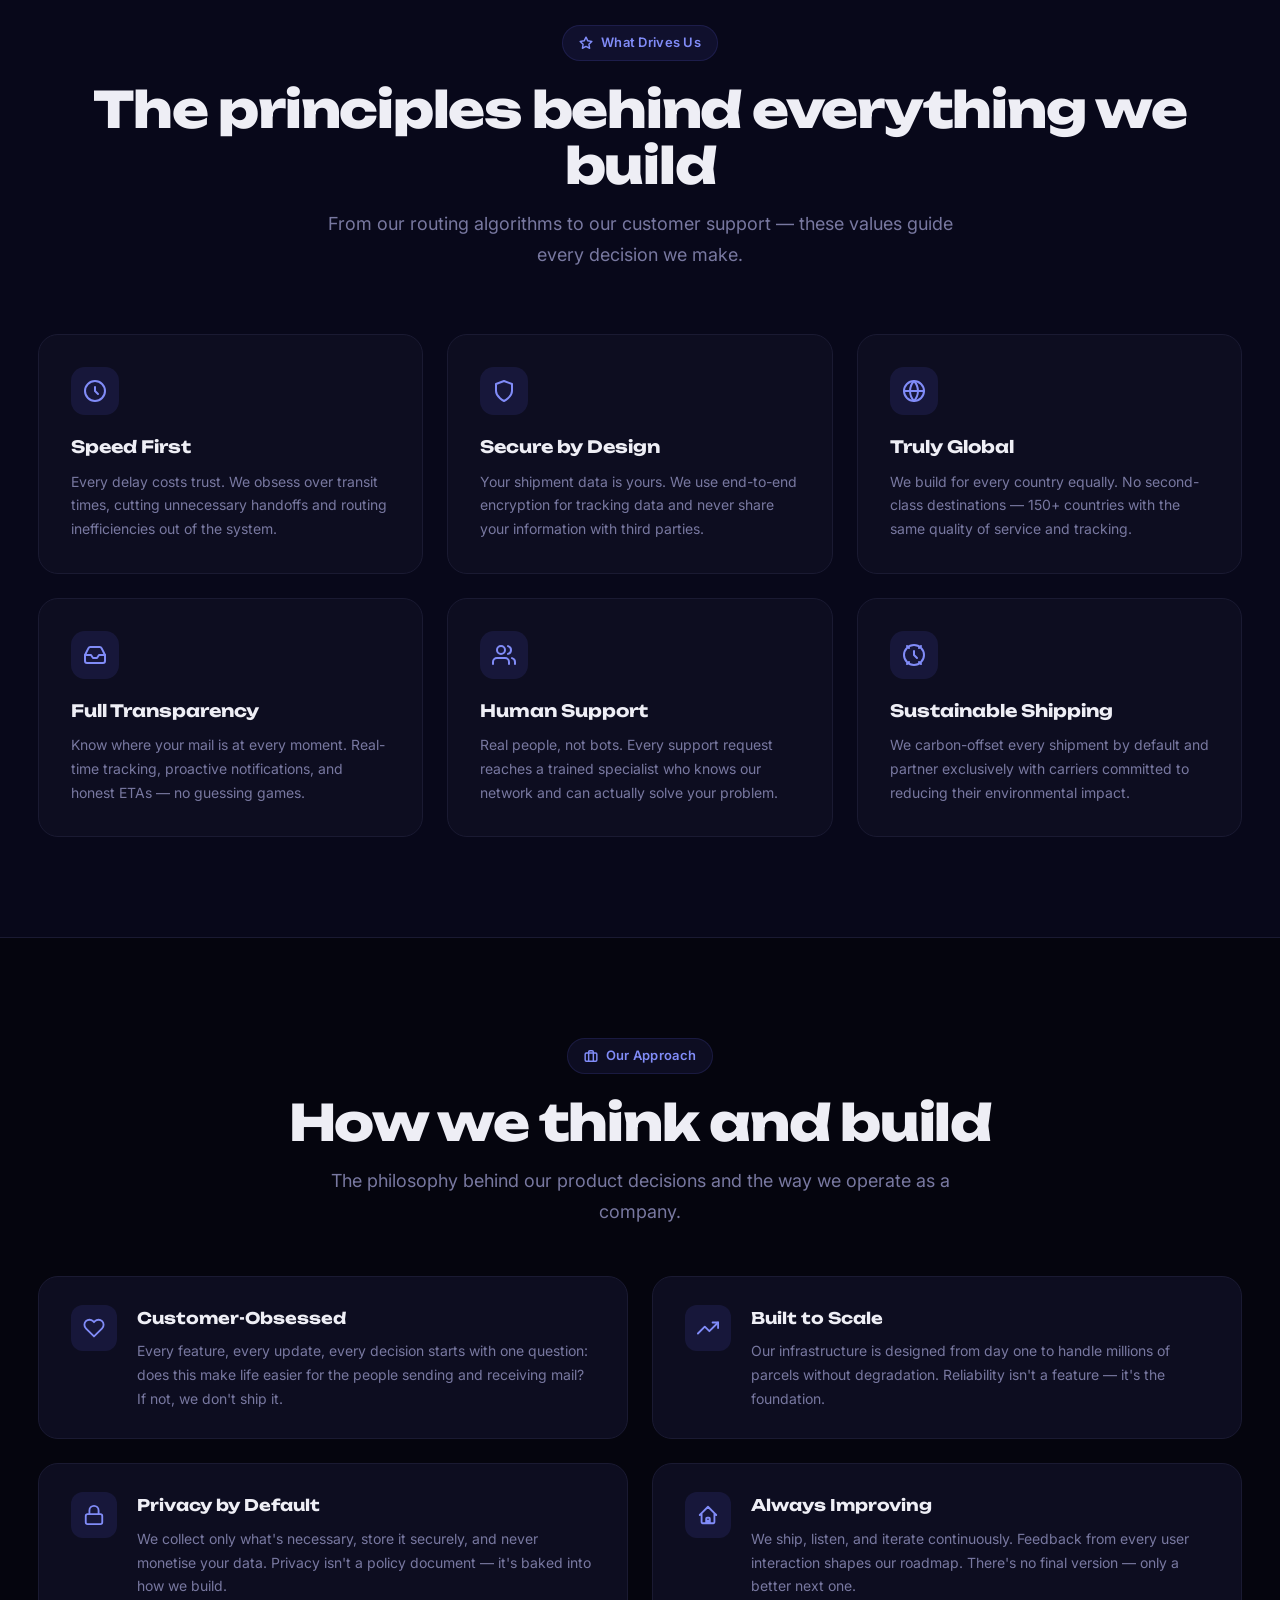
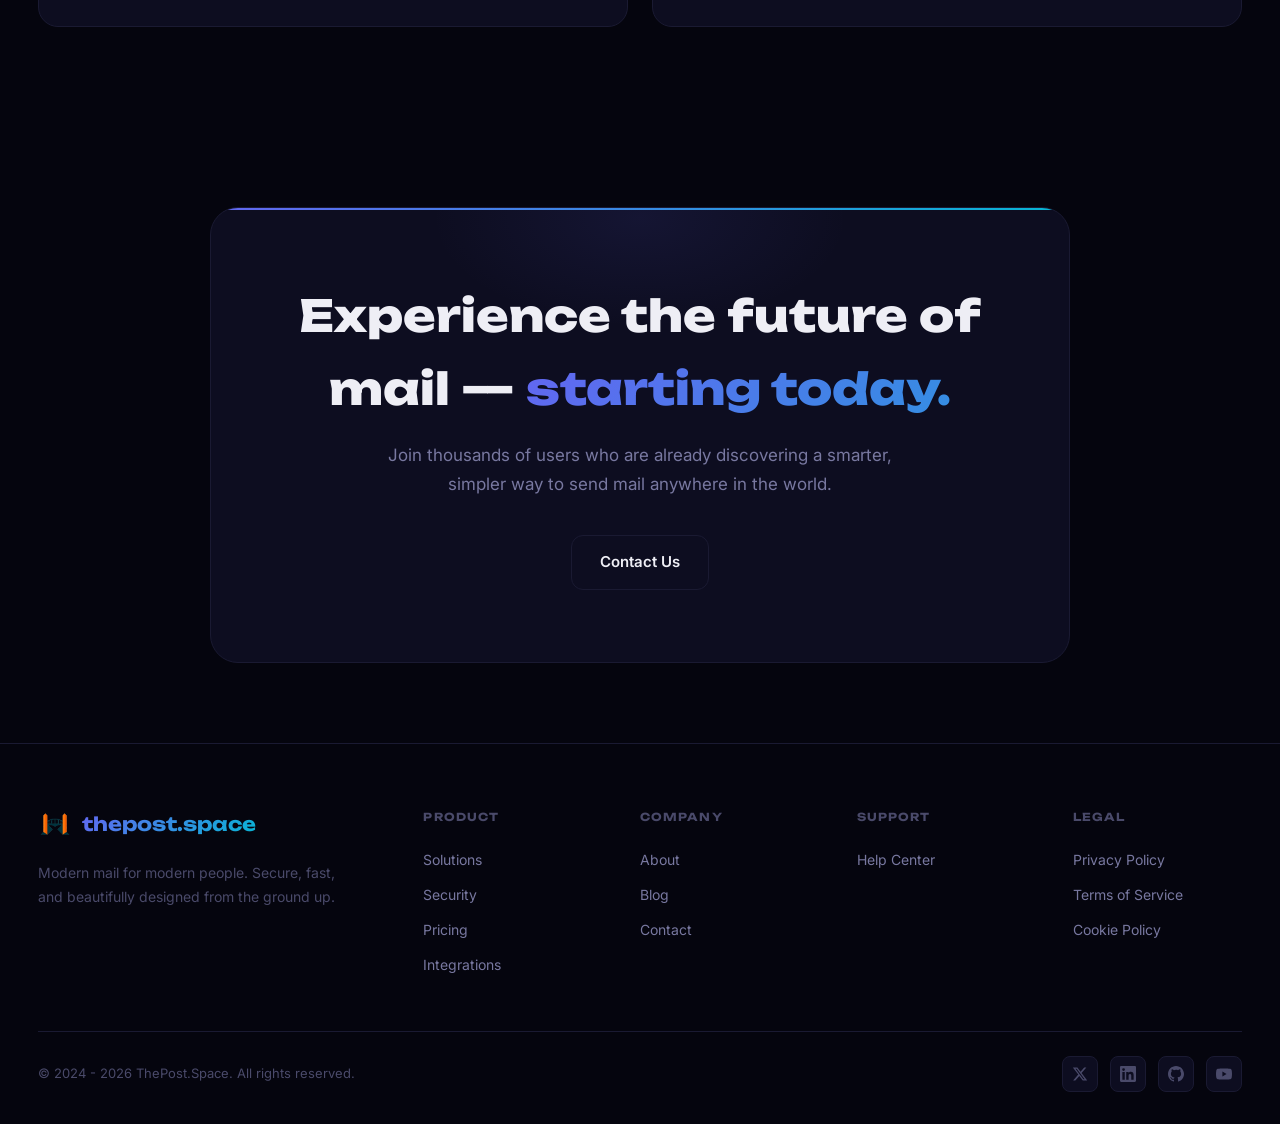
==== commit 0edcc37c: "Add files via upload" ====
--- a/about.html
+++ b/about.html
@@ -37,27 +37,29 @@
     <div class="navbar-logo-icon" aria-hidden="true"><img src="assets/logo.png" alt="Logo" style="width:100%;height:100%;object-fit:contain;"></div>
     <span>thepost.space</span>
   </a>
-  <div class="navbar-links" role="menubar">
-    <a href="solutions.html" role="menuitem" data-i18n="nav_solutions">Solutions</a>
-    <a href="security.html" role="menuitem" data-i18n="nav_security">Security</a>
-    <a href="pricing.html" role="menuitem" data-i18n="nav_pricing">Pricing</a>
-    <a href="integrations.html" role="menuitem" data-i18n="nav_integrations">Integrations</a>
-    <a href="about.html" class="active" role="menuitem" data-i18n="nav_about">About</a>
-    <a href="blog.html" role="menuitem" data-i18n="nav_blog">Blog</a>
-    <a href="contact.html" role="menuitem" data-i18n="nav_contact">Contact</a>
+  <div class="navbar-links">
+    <a href="solutions.html" data-i18n="nav_solutions">Solutions</a>
+    <a href="security.html" data-i18n="nav_security">Security</a>
+    <a href="pricing.html" data-i18n="nav_pricing">Pricing</a>
+    <a href="integrations.html" data-i18n="nav_integrations">Integrations</a>
+    <a href="about.html" class="active" data-i18n="nav_about">About</a>
+    <a href="blog.html" data-i18n="nav_blog">Blog</a>
+    <a href="contact.html" data-i18n="nav_contact">Contact</a>
   </div>
   <div class="navbar-actions">
-    <div class="lang-switch" role="group" aria-label="Language">
+    <div class="lang-switch" role="group" aria-label="Language selector">
       <button class="lang-btn active" id="langEn" data-lang="en" aria-pressed="true">EN</button>
       <button class="lang-btn" id="langRu" data-lang="ru" aria-pressed="false">RU</button>
     </div>
-    <a class="nav-btn nav-btn-ghost" href="help.html">Help Center</a>
-    <a class="nav-btn nav-btn-ghost" href="sign_in.html">Sign In</a>
-    <a class="nav-btn nav-btn-primary" href="contact.html">Get Started</a>
-    <button class="mobile-menu-btn" id="mobileMenuBtn"  aria-label="Toggle menu" aria-expanded="false">
-      <span></span><span></span><span></span>
-    </button>
-  </div>
+    <a href="sign_in.html" class="nav-btn nav-btn-ghost" data-i18n="nav_signin">Sign In</a>
+    <a href="contact.html" class="nav-btn nav-btn-primary">
+      <svg width="14" height="14" viewBox="0 0 24 24" fill="none" stroke="currentColor" stroke-width="2.5" stroke-linecap="round" stroke-linejoin="round" aria-hidden="true"><path d="M5 12h14"/><path d="m12 5 7 7-7 7"/></svg>
+      <span data-i18n="nav_getstarted">Get Started</span>
+    </a>
+  </div>
+  <button class="mobile-menu-btn" id="mobileMenuBtn" aria-expanded="false" aria-controls="mobileMenu" aria-label="Toggle navigation menu">
+    <span></span><span></span><span></span>
+  </button>
 </nav>
 
 <!-- MOBILE MENU -->
@@ -332,192 +334,14 @@
   </div>
 </footer>
 
+<script src="assets/i18n.js"></script>
 <script>
 'use strict';
 
 /* =====================
    TRANSLATIONS
    ===================== */
-const translations = {
-  en: {
-    /* Navbar */
-    nav_solutions: 'Solutions',
-    nav_security: 'Security',
-    nav_pricing: 'Pricing',
-    nav_integrations: 'Integrations',
-    nav_about: 'About',
-    nav_blog: 'Blog',
-    nav_contact: 'Contact',
-    nav_login: 'Sign In',
-    nav_register: 'Sign Up',
-    /* Hero */
-    hero_badge: 'Launching Soon',
-    hero_h1: 'International mail',
-    hero_h1_accent: 'reimagined.',
-    hero_desc: "ThePost.Space is a new-generation postal service built for today's world — fast, secure, and radically simple. We're on a mission to make sending things anywhere on Earth feel effortless.",
-    /* Stats */
-    stat_founded: 'Year Founded',
-    stat_countries: 'Countries Covered',
-    stat_delivery: 'Express Delivery',
-    stat_uptime: 'Uptime SLA',
-    /* Mission */
-    mission_label: 'Our Mission',
-    mission_h2: "Built to fix what's",
-    mission_h2_accent: 'been broken.',
-    mission_p1: "International shipping is broken. It's slow, opaque, and unpredictable — and nobody has truly fixed it. We built ThePost.Space because we believe you deserve to know exactly where your mail is, every step of the way.",
-    mission_p2: 'We unite logistics expertise, software engineering, and product thinking around a single obsession: making the movement of physical things as seamless and trackable as sending an email.',
-    mission_quote: '"We didn\'t set out to compete with postal services. We set out to reinvent them for a world that expects Amazon-speed and Apple-simplicity."',
-    mission_p3: 'From a distributed network spanning 150+ countries, we\'re building the infrastructure for the next generation of international mail — available to everyone, everywhere.',
-    mp1_title: 'Global by design',
-    mp1_desc: 'Every route, every hub, every integration — engineered to work seamlessly across borders without compromise.',
-    mp2_title: 'Privacy & security first',
-    mp2_desc: 'Your shipment data belongs to you. End-to-end encryption and strict data governance — no exceptions.',
-    mp3_title: 'Radical transparency',
-    mp3_desc: 'Real-time tracking, honest ETAs, and proactive updates at every stage. No black boxes, ever.',
-    /* What Drives Us */
-    drives_label: 'What Drives Us',
-    drives_title: 'The principles behind everything we build',
-    drives_subtitle: 'From our routing algorithms to our customer support — these values guide every decision we make.',
-    v1_title: 'Speed First',
-    v1_desc: 'Every delay costs trust. We obsess over transit times, cutting unnecessary handoffs and routing inefficiencies out of the system.',
-    v2_title: 'Secure by Design',
-    v2_desc: 'Your shipment data is yours. We use end-to-end encryption for tracking data and never share your information with third parties.',
-    v3_title: 'Truly Global',
-    v3_desc: 'We build for every country equally. No second-class destinations — 150+ countries with the same quality of service and tracking.',
-    v4_title: 'Full Transparency',
-    v4_desc: 'Know where your mail is at every moment. Real-time tracking, proactive notifications, and honest ETAs — no guessing games.',
-    v5_title: 'Human Support',
-    v5_desc: 'Real people, not bots. Every support request reaches a trained specialist who knows our network and can actually solve your problem.',
-    v6_title: 'Sustainable Shipping',
-    v6_desc: 'We carbon-offset every shipment by default and partner exclusively with carriers committed to reducing their environmental impact.',
-    /* Our Approach */
-    approach_label: 'Our Approach',
-    approach_title: 'How we think and build',
-    approach_subtitle: 'The philosophy behind our product decisions and the way we operate as a company.',
-    ap1_title: 'Customer-Obsessed',
-    ap1_desc: "Every feature, every update, every decision starts with one question: does this make life easier for the people sending and receiving mail? If not, we don't ship it.",
-    ap2_title: 'Built to Scale',
-    ap2_desc: 'Our infrastructure is designed from day one to handle millions of parcels without degradation. Reliability isn\'t a feature — it\'s the foundation.',
-    ap3_title: 'Privacy by Default',
-    ap3_desc: "We collect only what's necessary, store it securely, and never monetise your data. Privacy isn't a policy document — it's baked into how we build.",
-    ap4_title: 'Always Improving',
-    ap4_desc: 'We ship, listen, and iterate continuously. Feedback from every user interaction shapes our roadmap. There\'s no final version — only a better next one.',
-    /* CTA */
-    cta_h2: 'Experience the future of mail —',
-    cta_h2_accent: 'starting today.',
-    cta_desc: 'Join thousands of users who are already discovering a smarter, simpler way to send mail anywhere in the world.',
-    cta_btn_register: 'Create Free Account',
-    cta_btn_contact: 'Contact Us',
-    /* Footer */
-    foot_desc: 'Modern mail for modern people. Secure, fast, and beautifully designed from the ground up.',
-    foot_prod: 'Product',
-    foot_solutions: 'Solutions',
-    foot_security: 'Security',
-    foot_pricing: 'Pricing',
-    foot_integrations: 'Integrations',
-    foot_comp: 'Company',
-    foot_about: 'About',
-    foot_blog: 'Blog',
-    foot_contact: 'Contact',
-    foot_sup: 'Support',
-    foot_help: 'Help Center',
-    foot_api: 'API Docs',
-    foot_legal: 'Legal',
-    foot_priv: 'Privacy Policy',
-    foot_terms: 'Terms of Service',
-    foot_cookies: 'Cookie Policy',
-    foot_copy: '© 2026 ThePost.Space. All rights reserved.',
-  },
-  ru: {
-    /* Navbar */
-    nav_solutions: 'Решения',
-    nav_security: 'Безопасность',
-    nav_pricing: 'Цены',
-    nav_integrations: 'Интеграции',
-    nav_about: 'О нас',
-    nav_blog: 'Блог',
-    nav_contact: 'Контакты',
-    nav_login: 'Войти',
-    nav_register: 'Зарегистрироваться',
-    /* Hero */
-    hero_badge: 'Скоро запуск',
-    hero_h1: 'Международная почта',
-    hero_h1_accent: 'переосмыслена.',
-    hero_desc: 'ThePost.Space — это почтовый сервис нового поколения, созданный для современного мира: быстрый, защищённый и максимально простой. Наша миссия — сделать отправку посылок в любую точку земного шара по-настоящему лёгкой.',
-    /* Stats */
-    stat_founded: 'Год основания',
-    stat_countries: 'Стран охвата',
-    stat_delivery: 'Экспресс-доставка',
-    stat_uptime: 'Гарантия работы',
-    /* Mission */
-    mission_label: 'Наша миссия',
-    mission_h2: 'Создан чтобы исправить',
-    mission_h2_accent: 'сломанное.',
-    mission_p1: 'Международная доставка сломана. Она медленная, непрозрачная и непредсказуемая — и никто по-настоящему не исправил это. Мы создали ThePost.Space, потому что убеждены: вы заслуживаете знать, где находится ваша посылка, на каждом этапе пути.',
-    mission_p2: 'Мы объединяем экспертизу в логистике, программную инженерию и продуктовое мышление вокруг одной идеи: сделать перемещение физических объектов таким же плавным и отслеживаемым, как отправка электронного письма.',
-    mission_quote: '«Мы не ставили целью конкурировать с почтовыми службами. Мы ставили целью переосмыслить их — для мира, который ожидает скорости Amazon и простоты Apple.»',
-    mission_p3: 'Опираясь на распределённую сеть в 150+ странах, мы строим инфраструктуру для следующего поколения международной почты — доступной для всех и везде.',
-    mp1_title: 'Глобальность в основе',
-    mp1_desc: 'Каждый маршрут, каждый узел, каждая интеграция — спроектированы для работы без компромиссов через любые границы.',
-    mp2_title: 'Конфиденциальность и безопасность',
-    mp2_desc: 'Данные о ваших отправлениях принадлежат вам. Сквозное шифрование и строгое управление данными — без исключений.',
-    mp3_title: 'Полная прозрачность',
-    mp3_desc: 'Отслеживание в реальном времени, честные сроки доставки и проактивные уведомления на каждом этапе. Никаких чёрных ящиков.',
-    /* What Drives Us */
-    drives_label: 'Что нас движет',
-    drives_title: 'Принципы, лежащие в основе всего, что мы создаём',
-    drives_subtitle: 'От алгоритмов маршрутизации до поддержки клиентов — эти ценности определяют каждое наше решение.',
-    v1_title: 'Скорость прежде всего',
-    v1_desc: 'Каждая задержка обходится потерей доверия. Мы неустанно работаем над сокращением транзитного времени, устраняя лишние передачи и неэффективность маршрутов.',
-    v2_title: 'Безопасность в архитектуре',
-    v2_desc: 'Данные о ваших отправлениях — ваши. Мы используем сквозное шифрование и никогда не передаём вашу информацию третьим сторонам.',
-    v3_title: 'По-настоящему глобально',
-    v3_desc: 'Мы строим для каждой страны одинаково. Без второстепенных направлений — 150+ стран с единым качеством сервиса и отслеживания.',
-    v4_title: 'Полная прозрачность',
-    v4_desc: 'Знайте, где ваша посылка, в каждый момент. Отслеживание в реальном времени, проактивные уведомления и честные сроки — никаких догадок.',
-    v5_title: 'Живая поддержка',
-    v5_desc: 'Живые люди, не боты. Каждый запрос в поддержку попадает к специалисту, который знает нашу сеть и может реально решить вашу проблему.',
-    v6_title: 'Экологичная доставка',
-    v6_desc: 'Мы по умолчанию компенсируем углеродный след каждого отправления и работаем только с перевозчиками, приверженными снижению воздействия на окружающую среду.',
-    /* Our Approach */
-    approach_label: 'Наш подход',
-    approach_title: 'Как мы думаем и создаём продукт',
-    approach_subtitle: 'Философия, стоящая за нашими продуктовыми решениями и принципами работы как компании.',
-    ap1_title: 'Ориентация на клиента',
-    ap1_desc: 'Каждая функция, каждое обновление, каждое решение начинается с одного вопроса: делает ли это жизнь отправителей и получателей проще? Если нет — мы не выпускаем.',
-    ap2_title: 'Создан для масштаба',
-    ap2_desc: 'Наша инфраструктура с первого дня спроектирована для обработки миллионов посылок без деградации. Надёжность — не функция, а фундамент.',
-    ap3_title: 'Конфиденциальность по умолчанию',
-    ap3_desc: 'Мы собираем только необходимые данные, храним их надёжно и никогда не монетизируем. Конфиденциальность — не политика на бумаге, а принцип разработки.',
-    ap4_title: 'Постоянное совершенствование',
-    ap4_desc: 'Мы выпускаем, слушаем и итерируем непрерывно. Обратная связь от каждого взаимодействия формирует нашу дорожную карту. Нет финальной версии — только лучшая следующая.',
-    /* CTA */
-    cta_h2: 'Откройте для себя почту будущего —',
-    cta_h2_accent: 'уже сегодня.',
-    cta_desc: 'Присоединяйтесь к тысячам пользователей, которые уже открыли более умный и простой способ отправлять почту в любую точку мира.',
-    cta_btn_register: 'Создать бесплатный аккаунт',
-    cta_btn_contact: 'Связаться с нами',
-    /* Footer */
-    foot_desc: 'Современная почта для современных людей. Безопасная, быстрая и красиво спроектированная.',
-    foot_prod: 'Продукт',
-    foot_solutions: 'Решения',
-    foot_security: 'Безопасность',
-    foot_pricing: 'Цены',
-    foot_integrations: 'Интеграции',
-    foot_comp: 'Компания',
-    foot_about: 'О нас',
-    foot_blog: 'Блог',
-    foot_contact: 'Контакты',
-    foot_sup: 'Поддержка',
-    foot_help: 'Справочный центр',
-    foot_api: 'Документация API',
-    foot_legal: 'Правовая информация',
-    foot_priv: 'Политика конфиденциальности',
-    foot_terms: 'Условия использования',
-    foot_cookies: 'Политика cookie',
-    foot_copy: '© 2026 ThePost.Space. Все права защищены.',
-  }
-};
+const translations = T; // loaded from assets/i18n.js
 
 let currentLang = 'en';
   try { const saved = localStorage.getItem('lang'); if (saved === 'ru') currentLang = 'ru'; } catch(e) {}
--- a/assets/styles.css
+++ b/assets/styles.css
@@ -0,0 +1,1590 @@
+:root {
+  --bg-primary: #05050e;
+  --bg-secondary: #08081a;
+  --bg-card: #0d0d20;
+  --bg-card-hover: #131328;
+  --border: #1a1a32;
+  --border-light: #252540;
+  --text-primary: #eeeef5;
+  --text-secondary: #7878a0;
+  --text-muted: #4a4a6a;
+  --accent: #6366f1;
+  --accent-light: #818cf8;
+  --accent-dark: #4f46e5;
+  --cyan: #06b6d4;
+  --green: #10b981;
+  --orange: #f59e0b;
+  --pink: #ec4899;
+  --red: #ef4444;
+  --gradient-1: linear-gradient(135deg, #6366f1 0%, #06b6d4 100%);
+  --gradient-2: linear-gradient(135deg, #ec4899 0%, #6366f1 100%);
+  --gradient-3: linear-gradient(135deg, #06b6d4 0%, #10b981 100%);
+  --gradient-4: linear-gradient(135deg, #f59e0b 0%, #ef4444 100%);
+  --radius: 12px;
+  --radius-lg: 20px;
+  --radius-xl: 28px;
+  --shadow: 0 4px 30px rgba(0,0,0,0.5);
+  --shadow-glow: 0 0 50px rgba(99,102,241,0.18);
+--font-display: 'Unbounded', -apple-system, sans-serif;
+--font-body: 'Inter', -apple-system, sans-serif;
+}
+
+* { margin: 0; padding: 0; box-sizing: border-box; }
+html { scroll-behavior: smooth; }
+body { font-family: var(--font-body); background: var(--bg-primary); color: var(--text-primary); overflow-x: hidden; line-height: 1.65; }
+h1, h2, h3, h4, h5, h6 { font-family: var(--font-display); }
+::-webkit-scrollbar { width: 5px; }
+::-webkit-scrollbar-track { background: var(--bg-primary); }
+::-webkit-scrollbar-thumb { background: var(--border-light); border-radius: 3px; }
+::-webkit-scrollbar-thumb:hover { background: var(--accent); }
+
+/* ===================== LOADING ===================== */
+.loading-screen {
+  position: fixed; inset: 0; background: var(--bg-primary);
+  display: flex; align-items: center; justify-content: center;
+  z-index: 10000; transition: opacity 0.7s ease, visibility 0.7s ease;
+}
+.loading-screen.hidden { opacity: 0; visibility: hidden; pointer-events: none; }
+.loader { display: flex; flex-direction: column; align-items: center; gap: 24px; }
+.loader-icon {
+  width: 72px; height: 72px; border-radius: 20px;
+  background: var(--gradient-1); display: flex; align-items: center;
+  justify-content: center; color: white;
+  animation: loaderFloat 2s ease-in-out infinite, loaderGlow 2s ease-in-out infinite;
+}
+@keyframes loaderFloat {
+  0%,100% { transform: translateY(0) rotate(0deg); }
+  25% { transform: translateY(-10px) rotate(2deg); }
+  75% { transform: translateY(-12px) rotate(-2deg); }
+}
+@keyframes loaderGlow {
+  0%,100% { box-shadow: 0 0 20px rgba(99,102,241,0.3); }
+  50% { box-shadow: 0 0 55px rgba(99,102,241,0.65); }
+}
+.loader-text { font-family: var(--font-display); font-size: 13px; font-weight: 600; color: var(--text-muted); letter-spacing: 0.15em; text-transform: uppercase; }
+.loader-bar { width: 240px; height: 3px; background: var(--border); border-radius: 3px; overflow: hidden; }
+.loader-bar-fill { height: 100%; background: var(--gradient-1); border-radius: 3px; animation: loaderFill 1.8s cubic-bezier(0.4,0,0.2,1) forwards; }
+@keyframes loaderFill { 0% { width:0; } 30% { width:40%; } 60% { width:70%; } 100% { width:100%; } }
+
+/* ===================== CURSOR GLOW ===================== */
+.cursor-glow {
+  position: fixed; width: 500px; height: 500px; border-radius: 50%;
+  background: radial-gradient(circle, rgba(99,102,241,0.05) 0%, transparent 70%);
+  pointer-events: none; z-index: 1;
+  top: 0; left: 0;
+  will-change: transform;
+  /* No CSS transition — position updated via transform in JS for zero-lag GPU tracking */
+}
+
+/* ===================== NAVBAR ===================== */
+.navbar {
+  position: fixed; top: 0; left: 0; right: 0; z-index: 1000;
+  padding: 0 clamp(16px, 3vw, 48px); height: 72px;
+  display: flex; align-items: center; justify-content: space-between;
+  background: rgba(5,5,14,0.6); backdrop-filter: blur(24px);
+  -webkit-backdrop-filter: blur(24px);
+  border-bottom: 1px solid transparent; transition: all 0.4s ease;
+}
+.navbar.scrolled { border-bottom-color: var(--border); background: rgba(5,5,14,0.92); box-shadow: 0 4px 32px rgba(0,0,0,0.35); }
+.navbar-logo { display: flex; align-items: center; gap: 10px; text-decoration: none; }
+.navbar-logo-icon { width: 34px; height: 34px; border-radius: 6px; background: transparent; display: flex; align-items: center; justify-content: center; flex-shrink: 0; overflow: hidden; }
+.fb-logo-icon { width: 34px; height: 34px; border-radius: 6px; background: transparent; display: flex; align-items: center; justify-content: center; flex-shrink: 0; overflow: hidden; }
+.navbar-logo span { font-family: var(--font-display); font-size: 19px; font-weight: 700; background: var(--gradient-1); -webkit-background-clip: text; -webkit-text-fill-color: transparent; background-clip: text; }
+.navbar-links { display: flex; align-items: center; gap: 2px; }
+.navbar-links a { color: var(--text-secondary); text-decoration: none; padding: 8px 13px; border-radius: 8px; font-size: 14px; font-weight: 500; transition: all 0.25s ease; position: relative; }
+.navbar-links a:hover, .navbar-links a.active { color: var(--text-primary); background: rgba(99,102,241,0.1); }
+.navbar-links a.active::after { content:''; position: absolute; bottom: 4px; left: 50%; transform: translateX(-50%); width: 18px; height: 2px; background: var(--accent); border-radius: 1px; }
+.navbar-actions { display: flex; align-items: center; gap: 10px; }
+.lang-switch { display: flex; align-items: center; background: var(--bg-card); border: 1px solid var(--border); border-radius: 8px; padding: 3px; gap: 2px; }
+.lang-btn { padding: 5px 11px; border: none; background: transparent; color: var(--text-muted); font-size: 12px; font-weight: 700; border-radius: 6px; cursor: pointer; transition: all 0.2s ease; font-family: var(--font-display); letter-spacing: 0.05em; }
+.lang-btn.active { background: var(--accent); color: white; }
+.nav-btn { padding: 8px 18px; border-radius: 9px; font-size: 14px; font-weight: 600; cursor: pointer; transition: all 0.25s ease; font-family: var(--font-body); text-decoration: none; display: inline-flex; align-items: center; gap: 6px; }
+.nav-btn-ghost { background: transparent; color: var(--text-secondary); border: 1px solid var(--border); }
+.nav-btn-ghost:hover { color: var(--text-primary); border-color: var(--border-light); background: var(--bg-card); }
+.nav-btn-primary { background: var(--gradient-1); color: white; border: none; box-shadow: 0 2px 14px rgba(99,102,241,0.3); }
+.nav-btn-primary:hover { transform: translateY(-2px); box-shadow: 0 6px 24px rgba(99,102,241,0.5); }
+.mobile-menu-btn { display: none; flex-direction: column; gap: 5px; background: none; border: none; cursor: pointer; padding: 8px; }
+.mobile-menu-btn span { display: block; width: 22px; height: 2px; background: var(--text-primary); border-radius: 1px; transition: all 0.3s ease; }
+.mobile-menu-btn.open span:nth-child(1) { transform: translateY(7px) rotate(45deg); }
+.mobile-menu-btn.open span:nth-child(2) { opacity: 0; }
+.mobile-menu-btn.open span:nth-child(3) { transform: translateY(-7px) rotate(-45deg); }
+.mobile-menu {
+  display: none; position: fixed; top: 72px; left: 0; right: 0; bottom: 0;
+  background: var(--bg-primary); z-index: 999; padding: 20px;
+  overflow-y: auto;
+}
+.mobile-menu.active { display: block; animation: menuSlideIn 0.3s ease; }
+@keyframes menuSlideIn { from { opacity:0; transform: translateY(-10px); } to { opacity:1; transform: translateY(0); } }
+.mobile-menu a { display: flex; align-items: center; padding: 15px 16px; color: var(--text-secondary); text-decoration: none; font-size: 16px; font-weight: 500; border-bottom: 1px solid var(--border); transition: all 0.2s ease; }
+.mobile-menu a:hover { color: var(--text-primary); background: var(--bg-card); border-radius: 8px; }
+.mobile-menu-actions { padding: 20px 0; display: flex; flex-direction: column; gap: 12px; }
+
+/* ===================== HERO ===================== */
+.hero { position: relative; min-height: 100vh; display: flex; align-items: center; padding: 120px clamp(16px,3vw,48px) 80px; overflow: hidden; }
+.hero-bg { position: absolute; inset: 0; overflow: hidden; }
+.blob { position: absolute; border-radius: 50%; filter: blur(100px); opacity: 0.11; }
+.blob-1 { width: 600px; height: 600px; background: var(--accent); top: -200px; right: -80px; animation: blobMorph1 22s ease-in-out infinite; }
+.blob-2 { width: 450px; height: 450px; background: var(--cyan); bottom: -120px; left: -100px; animation: blobMorph2 18s ease-in-out infinite; }
+.blob-3 { width: 320px; height: 320px; background: var(--pink); top: 45%; left: 42%; animation: blobMorph3 14s ease-in-out infinite; }
+@keyframes blobMorph1 { 0%,100% { border-radius: 60% 40% 30% 70%/60% 30% 70% 40%; transform: translate(0,0); } 33% { border-radius: 30% 60% 70% 40%/50% 60% 30% 60%; transform: translate(25px,-18px); } 66% { border-radius: 50% 60% 30% 60%/30% 60% 70% 40%; transform: translate(-15px,25px); } }
+@keyframes blobMorph2 { 0%,100% { border-radius: 40% 60% 70% 30%/40% 50% 50% 60%; } 50% { border-radius: 70% 30% 40% 60%/60% 40% 60% 30%; transform: translate(-25px,-20px); } }
+@keyframes blobMorph3 { 0%,100% { border-radius: 50% 50% 40% 60%/50% 40% 60% 50%; transform: scale(1); } 50% { border-radius: 40% 60% 60% 40%/60% 50% 40% 60%; transform: scale(1.18); } }
+.hero-grid {
+  position: absolute; inset: 0;
+  background-image: linear-gradient(rgba(99,102,241,0.04) 1px, transparent 1px), linear-gradient(90deg, rgba(99,102,241,0.04) 1px, transparent 1px);
+  background-size: 60px 60px;
+  mask-image: radial-gradient(ellipse at center, black 30%, transparent 70%);
+  -webkit-mask-image: radial-gradient(ellipse at center, black 30%, transparent 70%);
+}
+.hero-particles { position: absolute; inset: 0; overflow: hidden; pointer-events: none; }
+.particle { position: absolute; border-radius: 50%; animation: particleRise linear infinite; }
+@keyframes particleRise {
+  0% { transform: translateY(100vh) rotate(0deg); opacity: 0; }
+  8% { opacity: 0.6; }
+  92% { opacity: 0.6; }
+  100% { transform: translateY(-10vh) rotate(720deg); opacity: 0; }
+}
+.hero-content {
+  position: relative; z-index: 2; max-width: 1380px; margin: 0 auto; width: 100%;
+  display: grid; grid-template-columns: 1fr 1fr; gap: 80px; align-items: center;
+}
+.hero-text { animation: heroSlide 1s cubic-bezier(0.16,1,0.3,1) both; }
+@keyframes heroSlide { from { opacity:0; transform: translateX(-60px); } to { opacity:1; transform: translateX(0); } }
+.hero-badge {
+  display: inline-flex; align-items: center; gap: 8px;
+  padding: 5px 16px 5px 7px;
+  background: rgba(99,102,241,0.08); border: 1px solid rgba(99,102,241,0.2);
+  border-radius: 100px; font-size: 13px; font-weight: 500; color: var(--accent-light);
+  margin-bottom: 28px; animation: badgePulse 3.5s ease-in-out infinite;
+}
+@keyframes badgePulse { 0%,100% { box-shadow: 0 0 0 0 rgba(99,102,241,0); } 50% { box-shadow: 0 0 0 10px rgba(99,102,241,0.08); } }
+.badge-dot { width: 8px; height: 8px; background: var(--green); border-radius: 50%; animation: dotPulse 2s infinite; }
+@keyframes dotPulse { 0%,100% { box-shadow: 0 0 0 0 rgba(16,185,129,0.5); } 50% { box-shadow: 0 0 0 7px rgba(16,185,129,0); } }
+.hero h1 { font-size: clamp(42px, 5.5vw, 74px); font-weight: 800; line-height: 1.04; margin-bottom: 24px; letter-spacing: -0.035em; }
+.hero h1 .line { display: block; opacity: 0; animation: lineReveal 0.8s cubic-bezier(0.16,1,0.3,1) forwards; }
+.hero h1 .line:nth-child(1) { animation-delay: 0.3s; }
+.hero h1 .line:nth-child(2) { animation-delay: 0.5s; }
+@keyframes lineReveal { from { opacity:0; transform: translateY(32px); } to { opacity:1; transform: translateY(0); } }
+.gradient-text { background: var(--gradient-1); -webkit-background-clip: text; -webkit-text-fill-color: transparent; background-clip: text; background-size: 200% 200%; animation: gradShift 5s ease infinite; }
+@keyframes gradShift { 0%,100% { background-position: 0% 50%; } 50% { background-position: 100% 50%; } }
+.hero-desc { font-size: 18px; color: var(--text-secondary); line-height: 1.75; margin-bottom: 40px; max-width: 520px; opacity: 0; animation: fadeUp 0.8s 0.7s cubic-bezier(0.16,1,0.3,1) forwards; }
+@keyframes fadeUp { from { opacity:0; transform: translateY(22px); } to { opacity:1; transform: translateY(0); } }
+.hero-actions { display: flex; gap: 14px; margin-bottom: 52px; flex-wrap: wrap; opacity: 0; animation: fadeUp 0.8s 0.9s cubic-bezier(0.16,1,0.3,1) forwards; }
+.btn { display: inline-flex; align-items: center; gap: 8px; padding: 14px 28px; border-radius: 12px; font-size: 15px; font-weight: 600; text-decoration: none; cursor: pointer; transition: all 0.3s cubic-bezier(0.16,1,0.3,1); border: none; font-family: var(--font-body); position: relative; overflow: hidden; }
+.btn-primary { background: var(--gradient-1); color: white; box-shadow: 0 4px 22px rgba(99,102,241,0.35); }
+.btn-primary:hover { transform: translateY(-3px); box-shadow: 0 10px 40px rgba(99,102,241,0.55); }
+.btn-primary::before { content:''; position: absolute; inset: 0; background: linear-gradient(135deg, transparent, rgba(255,255,255,0.18), transparent); transform: translateX(-110%); transition: transform 0.6s ease; }
+.btn-primary:hover::before { transform: translateX(110%); }
+.btn-secondary { background: var(--bg-card); color: var(--text-primary); border: 1px solid var(--border); }
+.btn-secondary:hover { border-color: var(--accent); background: var(--bg-card-hover); transform: translateY(-3px); box-shadow: 0 6px 22px rgba(0,0,0,0.3); }
+.hero-stats { display: flex; gap: 40px; opacity: 0; animation: fadeUp 0.8s 1.1s cubic-bezier(0.16,1,0.3,1) forwards; flex-wrap: wrap; }
+.hero-stat-value { font-family: var(--font-display); font-size: 28px; font-weight: 800; background: var(--gradient-1); -webkit-background-clip: text; -webkit-text-fill-color: transparent; background-clip: text; }
+.hero-stat-label { font-size: 13px; color: var(--text-muted); margin-top: 4px; }
+
+/* ===================== DEVICE MOCKUPS ===================== */
+.hero-preview { perspective: 1200px; opacity: 0; animation: previewReveal 1.2s 0.4s cubic-bezier(0.16,1,0.3,1) forwards; }
+@keyframes previewReveal { from { opacity:0; transform: translateX(60px) rotateY(10deg) scale(0.94); } to { opacity:1; transform: translateX(0) rotateY(0) scale(1); } }
+
+.mockup-desktop {
+  display: block;
+  transform: rotateY(-4deg) rotateX(1.5deg);
+  transition: transform 0.6s cubic-bezier(0.16,1,0.3,1), filter 0.6s ease;
+  filter: drop-shadow(0 24px 50px rgba(0,0,0,0.6)) drop-shadow(0 0 60px rgba(99,102,241,0.1));
+}
+.mockup-desktop:hover { transform: rotateY(0) rotateX(0) scale(1.012); filter: drop-shadow(0 30px 70px rgba(0,0,0,0.7)) drop-shadow(0 0 90px rgba(99,102,241,0.15)); }
+.mockup-mobile { display: none; }
+.email-client-header { display: flex; align-items: center; gap: 7px; padding: 13px 18px; background: var(--bg-card); border-bottom: 1px solid var(--border); }
+.ecl-dot { width: 10px; height: 10px; border-radius: 50%; }
+.ecl-dot:nth-child(1) { background: #ef4444; }
+.ecl-dot:nth-child(2) { background: #f59e0b; }
+.ecl-dot:nth-child(3) { background: #10b981; }
+.ecl-search { flex: 1; margin-left: 14px; padding: 6px 12px; background: var(--bg-primary); border: 1px solid var(--border); border-radius: 7px; color: var(--text-muted); font-size: 11px; display: flex; align-items: center; gap: 6px; font-family: var(--font-body); }
+.email-client-body { display: grid; grid-template-columns: 190px 1fr; min-height: 400px; }
+.email-sidebar { background: var(--bg-card); border-right: 1px solid var(--border); padding: 10px; }
+.esb-item { display: flex; align-items: center; gap: 9px; padding: 9px 11px; border-radius: 8px; font-size: 13px; color: var(--text-secondary); cursor: default; transition: all 0.2s ease; margin-bottom: 2px; }
+.esb-item:hover { background: var(--bg-primary); color: var(--text-primary); }
+.esb-item.active { background: rgba(99,102,241,0.12); color: var(--accent-light); }
+.esb-icon { width: 18px; height: 18px; flex-shrink: 0; display: flex; align-items: center; justify-content: center; }
+.esb-badge { margin-left: auto; background: var(--accent); color: white; font-size: 10px; font-weight: 700; padding: 2px 6px; border-radius: 8px; }
+.email-list { padding: 0; }
+.email-item { display: flex; align-items: center; gap: 11px; padding: 13px 16px; border-bottom: 1px solid var(--border); cursor: default; transition: all 0.2s ease; opacity: 0; animation: emailIn 0.5s cubic-bezier(0.16,1,0.3,1) forwards; }
+.email-item:nth-child(1) { animation-delay: 0.6s; }
+.email-item:nth-child(2) { animation-delay: 0.75s; }
+.email-item:nth-child(3) { animation-delay: 0.9s; }
+.email-item:nth-child(4) { animation-delay: 1.05s; }
+.email-item:nth-child(5) { animation-delay: 1.2s; }
+@keyframes emailIn { from { opacity:0; transform: translateX(18px); } to { opacity:1; transform: translateX(0); } }
+.email-item:hover { background: var(--bg-card); }
+.email-item.unread { border-left: 2px solid var(--accent); background: rgba(99,102,241,0.03); }
+.email-avatar { width: 36px; height: 36px; border-radius: 50%; display: flex; align-items: center; justify-content: center; font-family: var(--font-display); font-size: 13px; font-weight: 700; color: white; flex-shrink: 0; }
+.email-info { flex: 1; min-width: 0; }
+.email-top { display: flex; justify-content: space-between; align-items: center; margin-bottom: 3px; }
+.email-sender { font-size: 12px; font-weight: 600; color: var(--text-primary); }
+.email-time { font-size: 10px; color: var(--text-muted); }
+.email-subj { font-size: 11px; color: var(--text-secondary); white-space: nowrap; overflow: hidden; text-overflow: ellipsis; }
+
+/* ===================== MARQUEE ===================== */
+.marquee-wrapper { position: relative; padding: 22px 0; overflow: hidden; border-top: 1px solid var(--border); border-bottom: 1px solid var(--border); background: var(--bg-secondary); }
+.marquee-wrapper::before, .marquee-wrapper::after { content:''; position: absolute; top: 0; bottom: 0; width: 140px; z-index: 2; }
+.marquee-wrapper::before { left: 0; background: linear-gradient(to right, var(--bg-secondary), transparent); }
+.marquee-wrapper::after { right: 0; background: linear-gradient(to left, var(--bg-secondary), transparent); }
+.marquee-track { display: flex; gap: 48px; animation: marqueeSpin 38s linear infinite; width: max-content; }
+@keyframes marqueeSpin { 0% { transform: translateX(0); } 100% { transform: translateX(-50%); } }
+.mq-item { display: flex; align-items: center; gap: 10px; font-size: 14px; font-weight: 600; color: var(--text-muted); white-space: nowrap; }
+.mq-item svg { color: var(--accent-light); flex-shrink: 0; }
+.mq-div { color: var(--border-light); font-size: 18px; opacity: 0.35; }
+
+/* ===================== SECTIONS ===================== */
+.section { padding: 100px clamp(16px,3vw,48px); max-width: 1380px; margin: 0 auto; }
+.section-header { text-align: center; margin-bottom: 64px; }
+.section-label { display: inline-flex; align-items: center; gap: 8px; padding: 6px 16px; background: rgba(99,102,241,0.09); border: 1px solid rgba(99,102,241,0.15); border-radius: 100px; font-size: 13px; font-weight: 600; color: var(--accent-light); margin-bottom: 20px; letter-spacing: 0.02em; }
+.section-label svg { color: var(--accent-light); }
+.section-title { font-size: clamp(30px, 4vw, 50px); font-weight: 800; line-height: 1.12; margin-bottom: 16px; letter-spacing: -0.025em; }
+.section-subtitle { font-size: 18px; color: var(--text-secondary); max-width: 640px; margin: 0 auto; line-height: 1.72; }
+
+/* ===================== AOS ANIMATIONS ===================== */
+.aos { opacity:0; transform: translateY(42px); transition: all 0.85s cubic-bezier(0.16,1,0.3,1); }
+.aos.visible { opacity:1; transform: translateY(0); }
+.aos-left { opacity:0; transform: translateX(-52px); transition: all 0.85s cubic-bezier(0.16,1,0.3,1); }
+.aos-left.visible { opacity:1; transform: translateX(0); }
+.aos-right { opacity:0; transform: translateX(52px); transition: all 0.85s cubic-bezier(0.16,1,0.3,1); }
+.aos-right.visible { opacity:1; transform: translateX(0); }
+.aos-scale { opacity:0; transform: scale(0.84); transition: all 0.85s cubic-bezier(0.16,1,0.3,1); }
+.aos-scale.visible { opacity:1; transform: scale(1); }
+.d1 { transition-delay: 0.1s !important; } .d2 { transition-delay: 0.2s !important; }
+.d3 { transition-delay: 0.3s !important; } .d4 { transition-delay: 0.4s !important; }
+.d5 { transition-delay: 0.5s !important; } .d6 { transition-delay: 0.6s !important; }
+
+/* ===================== FEATURES GRID ===================== */
+.features-grid { display: grid; grid-template-columns: repeat(3, 1fr); gap: 24px; }
+.feature-card {
+  background: var(--bg-card); border: 1px solid var(--border);
+  border-radius: var(--radius-lg); padding: 32px;
+  transition: all 0.4s cubic-bezier(0.16,1,0.3,1); position: relative; overflow: hidden; cursor: default;
+}
+.feature-card::before { content:''; position: absolute; top: 0; left: 0; right: 0; height: 2px; background: var(--gradient-1); opacity: 0; transition: opacity 0.3s ease; }
+.feature-card::after { content:''; position: absolute; inset: 0; background: radial-gradient(circle at var(--mx,50%) var(--my,50%), rgba(99,102,241,0.06) 0%, transparent 60%); opacity: 0; transition: opacity 0.3s ease; pointer-events: none; }
+.feature-card:hover { border-color: var(--border-light); transform: translateY(-7px); box-shadow: var(--shadow-glow); }
+.feature-card:hover::before { opacity: 1; }
+.feature-card:hover::after { opacity: 1; }
+.feature-icon { width: 52px; height: 52px; border-radius: 14px; display: flex; align-items: center; justify-content: center; margin-bottom: 20px; transition: transform 0.35s ease; }
+.feature-card:hover .feature-icon { transform: scale(1.12) rotate(-6deg); }
+.fi-purple { background: rgba(99,102,241,0.15); color: var(--accent-light); }
+.fi-cyan { background: rgba(6,182,212,0.15); color: var(--cyan); }
+.fi-green { background: rgba(16,185,129,0.15); color: var(--green); }
+.fi-pink { background: rgba(236,72,153,0.15); color: var(--pink); }
+.fi-orange { background: rgba(245,158,11,0.15); color: var(--orange); }
+.fi-red { background: rgba(239,68,68,0.15); color: var(--red); }
+.feature-card h3 { font-size: 18px; font-weight: 700; margin-bottom: 10px; transition: color 0.3s ease; }
+.feature-card:hover h3 { color: var(--accent-light); }
+.feature-card p { font-size: 14px; color: var(--text-secondary); line-height: 1.72; }
+
+/* ===================== HOW IT WORKS ===================== */
+.hiw-section { padding: 100px clamp(16px,3vw,48px); background: var(--bg-secondary); border-top: 1px solid var(--border); border-bottom: 1px solid var(--border); }
+.steps-grid { display: grid; grid-template-columns: repeat(3,1fr); gap: 32px; position: relative; max-width: 900px; margin: 0 auto; }
+.steps-grid::before { content:''; position: absolute; top: 28px; left: calc(16.67% + 4px); right: calc(16.67% + 4px); height: 2px; background: linear-gradient(to right, transparent 0%, var(--accent) 20%, var(--accent) 80%, transparent 100%); opacity: 0.3; z-index: 0; }
+.step-card { text-align: center; position: relative; z-index: 1; display: flex; flex-direction: column; align-items: center; }
+.step-num {
+  width: 56px; height: 56px; border-radius: 50%;
+  background: var(--bg-card); border: 2px solid var(--border);
+  display: flex; align-items: center; justify-content: center;
+  font-family: var(--font-display); font-size: 20px; font-weight: 800; color: var(--accent-light);
+  margin: 0 auto 20px; transition: all 0.4s ease; position: relative; z-index: 1;
+}
+.step-card:hover .step-num { border-color: var(--accent); background: rgba(99,102,241,0.14); transform: scale(1.18); box-shadow: 0 0 35px rgba(99,102,241,0.22); }
+.step-card h3 { font-size: 17px; font-weight: 700; margin-bottom: 8px; }
+.step-card p { font-size: 13px; color: var(--text-secondary); line-height: 1.65; max-width: 230px; margin: 0 auto; }
+
+/* ===================== AI SHOWCASE ===================== */
+.ai-section { padding: 100px clamp(16px,3vw,48px); max-width: 1380px; margin: 0 auto; }
+.ai-grid { display: grid; grid-template-columns: 1fr 1fr; gap: 80px; align-items: center; }
+.ai-visual { position: relative; height: 440px; display: flex; align-items: center; justify-content: center; }
+.ai-orb { width: 200px; height: 200px; border-radius: 50%; background: var(--gradient-1); position: relative; animation: orbFloat 6s ease-in-out infinite; }
+@keyframes orbFloat { 0%,100% { transform: translateY(0) scale(1); } 50% { transform: translateY(-20px) scale(1.06); } }
+.ai-orb::before { content:''; position: absolute; inset: -32px; border-radius: 50%; border: 1px solid rgba(99,102,241,0.3); animation: orbRing1 4s ease-in-out infinite; }
+.ai-orb::after { content:''; position: absolute; inset: -64px; border-radius: 50%; border: 1px solid rgba(99,102,241,0.14); animation: orbRing2 6s ease-in-out infinite; }
+@keyframes orbRing1 { 0%,100% { transform: scale(1); opacity:1; } 50% { transform: scale(1.1); opacity:0.5; } }
+@keyframes orbRing2 { 0%,100% { transform: scale(1); opacity:0.5; } 50% { transform: scale(1.15); opacity:0.2; } }
+.ai-orb-inner { position: absolute; inset: 0; display: flex; align-items: center; justify-content: center; color: white; }
+.orbit-item { position: absolute; width: 50px; height: 50px; border-radius: 13px; background: var(--bg-card); border: 1px solid var(--border); display: flex; align-items: center; justify-content: center; color: var(--accent-light); animation: orbitFloat 8s ease-in-out infinite; }
+.orbit-item:nth-child(2) { top: 10px; left: 50%; transform: translateX(-50%); animation-delay: 0s; }
+.orbit-item:nth-child(3) { top: 50%; right: 10px; transform: translateY(-50%); animation-delay: -2s; }
+.orbit-item:nth-child(4) { bottom: 10px; left: 50%; transform: translateX(-50%); animation-delay: -4s; }
+.orbit-item:nth-child(5) { top: 50%; left: 10px; transform: translateY(-50%); animation-delay: -6s; }
+.orbit-item:nth-child(6) { top: 14%; right: 14%; animation-delay: -1s; }
+.orbit-item:nth-child(7) { bottom: 14%; left: 14%; animation-delay: -3s; }
+.orbit-item:nth-child(8) { top: 14%; left: 14%; animation-delay: -5s; }
+.orbit-item:nth-child(9) { bottom: 14%; right: 14%; animation-delay: -7s; }
+@keyframes orbitFloat { 0%,100% { transform: translateY(0); } 50% { transform: translateY(-13px); } }
+.ai-content h2 { font-size: 40px; font-weight: 800; margin-bottom: 16px; line-height: 1.18; }
+.ai-content > p { font-size: 16px; color: var(--text-secondary); line-height: 1.75; margin-bottom: 32px; }
+.ai-features { display: flex; flex-direction: column; gap: 14px; }
+.af-item { display: flex; align-items: center; gap: 14px; padding: 14px 18px; background: var(--bg-card); border: 1px solid var(--border); border-radius: var(--radius); transition: all 0.3s ease; cursor: default; }
+.af-item:hover { border-color: var(--accent); transform: translateX(9px); box-shadow: var(--shadow-glow); }
+.af-check { width: 28px; height: 28px; border-radius: 8px; background: rgba(16,185,129,0.14); color: var(--green); display: flex; align-items: center; justify-content: center; flex-shrink: 0; }
+.af-item span { font-size: 14px; font-weight: 500; }
+
+/* ===================== SECURITY SECTION ===================== */
+.security-wrap { padding: 100px clamp(16px,3vw,48px); background: var(--bg-secondary); border-top: 1px solid var(--border); border-bottom: 1px solid var(--border); }
+.security-grid { display: grid; grid-template-columns: 1fr 1fr; gap: 60px; align-items: center; max-width: 1380px; margin: 0 auto; }
+.shield-visual { position: relative; height: 420px; display: flex; align-items: center; justify-content: center; }
+.shield-container { width: 220px; height: 220px; position: relative; }
+.shield-ring { position: absolute; inset: 0; border: 1px solid var(--border); border-radius: 50%; animation: ringRot 22s linear infinite; }
+.shield-ring::before { content:''; position: absolute; top: -4px; left: 50%; transform: translateX(-50%); width: 8px; height: 8px; background: var(--accent); border-radius: 50%; box-shadow: 0 0 14px var(--accent); }
+.shield-ring-2 { inset: 28px; animation-duration: 16s; animation-direction: reverse; }
+.shield-ring-2::before { background: var(--cyan); box-shadow: 0 0 14px var(--cyan); }
+.shield-ring-3 { inset: 56px; animation-duration: 11s; }
+.shield-ring-3::before { background: var(--green); box-shadow: 0 0 14px var(--green); }
+@keyframes ringRot { from { transform: rotate(0deg); } to { transform: rotate(360deg); } }
+.shield-icon { position: absolute; inset: 72px; display: flex; align-items: center; justify-content: center; color: var(--accent-light); animation: shieldPulse 3.5s ease-in-out infinite; }
+@keyframes shieldPulse { 0%,100% { transform: scale(1); filter: brightness(1); } 50% { transform: scale(1.12); filter: brightness(1.25); } }
+.security-items { display: flex; flex-direction: column; gap: 20px; }
+.sec-item { display: flex; gap: 16px; padding: 20px; border-radius: var(--radius); transition: all 0.3s ease; border: 1px solid transparent; cursor: default; }
+.sec-item:hover { background: var(--bg-card); border-color: var(--border); transform: translateX(8px); }
+.sec-icon { width: 48px; height: 48px; border-radius: 12px; display: flex; align-items: center; justify-content: center; flex-shrink: 0; }
+.sec-item h4 { font-size: 16px; font-weight: 700; margin-bottom: 5px; }
+.sec-item p { font-size: 14px; color: var(--text-secondary); line-height: 1.62; }
+
+/* ===================== PRICING PREVIEW ===================== */
+.pricing-grid { display: grid; grid-template-columns: repeat(4,1fr); gap: 24px; align-items: start; }
+.pricing-card { background: var(--bg-card); border: 1px solid var(--border); border-radius: var(--radius-lg); padding: 36px; transition: all 0.4s cubic-bezier(0.16,1,0.3,1); position: relative; }
+.pricing-card:hover { transform: translateY(-7px); box-shadow: var(--shadow-glow); }
+.pricing-card.popular { border-color: var(--accent); box-shadow: var(--shadow-glow); transform: scale(1.03); }
+.pricing-card.popular:hover { transform: scale(1.03) translateY(-7px); }
+.pricing-badge { position: absolute; top: -13px; left: 50%; transform: translateX(-50%); padding: 5px 18px; background: var(--gradient-1); color: white; font-size: 12px; font-weight: 700; border-radius: 100px; white-space: nowrap; box-shadow: 0 4px 16px rgba(99,102,241,0.3); }
+.pricing-name { font-family: var(--font-display); font-size: 19px; font-weight: 700; margin-bottom: 5px; }
+.pricing-desc { font-size: 13px; color: var(--text-muted); margin-bottom: 22px; }
+.pricing-amount { font-family: var(--font-display); font-size: 46px; font-weight: 800; }
+.pricing-period { font-size: 14px; color: var(--text-muted); }
+.pricing-features { list-style: none; margin: 22px 0 30px; }
+.pricing-features li { display: flex; align-items: center; gap: 9px; padding: 7px 0; font-size: 14px; color: var(--text-secondary); }
+.pricing-features li .chk { color: var(--green); display: flex; flex-shrink: 0; }
+.pricing-btn { width: 100%; padding: 13px; border-radius: 10px; font-size: 14px; font-weight: 600; cursor: pointer; transition: all 0.3s ease; font-family: var(--font-body); text-align: center; display: block; text-decoration: none; border: none; }
+.pb-outline { background: transparent; color: var(--text-primary); border: 1px solid var(--border) !important; border: none; }
+.pb-outline:hover { border-color: var(--accent) !important; background: rgba(99,102,241,0.1); }
+.pb-filled { background: var(--gradient-1); color: white; box-shadow: 0 3px 18px rgba(99,102,241,0.3); }
+.pb-filled:hover { transform: translateY(-2px); box-shadow: 0 7px 28px rgba(99,102,241,0.48); }
+
+/* ===================== COMPARISON TABLE ===================== */
+.comp-table { width: 100%; border-collapse: collapse; background: var(--bg-card); border: 1px solid var(--border); border-radius: var(--radius-lg); overflow: hidden; }
+.comp-table thead { background: var(--bg-secondary); }
+.comp-table th { padding: 18px 22px; text-align: left; font-size: 14px; font-weight: 700; border-bottom: 1px solid var(--border); font-family: var(--font-display); }
+.comp-table th:first-child { padding-left: 30px; }
+.comp-table td { padding: 15px 22px; font-size: 14px; border-bottom: 1px solid var(--border); color: var(--text-secondary); }
+.comp-table td:first-child { padding-left: 30px; font-weight: 600; color: var(--text-primary); }
+.comp-table tr:last-child td { border-bottom: none; }
+.comp-table tr:hover td { background: rgba(255,255,255,0.015); }
+.comp-hl { background: rgba(99,102,241,0.05) !important; color: var(--accent-light) !important; font-weight: 600 !important; }
+
+/* ===================== TESTIMONIALS ===================== */
+.testimonials-grid { display: grid; grid-template-columns: repeat(3,1fr); gap: 24px; }
+.tc { background: var(--bg-card); border: 1px solid var(--border); border-radius: var(--radius-lg); padding: 32px; transition: all 0.4s ease; position: relative; overflow: hidden; }
+.tc::before { content:'"'; position: absolute; top: 14px; right: 22px; font-size: 76px; font-weight: 900; color: var(--accent); opacity: 0.08; line-height: 1; font-family: Georgia, serif; }
+.tc:hover { transform: translateY(-7px); box-shadow: var(--shadow-glow); }
+.tc-stars { color: var(--orange); font-size: 14px; margin-bottom: 14px; letter-spacing: 2px; }
+.tc-text { font-size: 14px; color: var(--text-secondary); line-height: 1.72; margin-bottom: 20px; font-style: italic; }
+.tc-author { display: flex; align-items: center; gap: 12px; }
+.tc-avatar { width: 42px; height: 42px; border-radius: 50%; display: flex; align-items: center; justify-content: center; font-family: var(--font-display); font-size: 16px; font-weight: 700; color: white; flex-shrink: 0; }
+.tc-name { font-size: 14px; font-weight: 600; }
+.tc-role { font-size: 12px; color: var(--text-muted); }
+
+/* ===================== STATS ===================== */
+.stats-grid { display: grid; grid-template-columns: repeat(4,1fr); gap: 24px; }
+.stat-card { background: var(--bg-card); border: 1px solid var(--border); border-radius: var(--radius-lg); padding: 36px; text-align: center; transition: all 0.4s ease; position: relative; overflow: hidden; }
+.stat-card::before { content:''; position: absolute; bottom: 0; left: 0; right: 0; height: 2px; background: var(--gradient-1); transform: scaleX(0); transition: transform 0.4s ease; }
+.stat-card:hover::before { transform: scaleX(1); }
+.stat-card:hover { transform: translateY(-7px); box-shadow: var(--shadow-glow); }
+.stat-num { font-family: var(--font-display); font-size: 42px; font-weight: 900; background: var(--gradient-1); -webkit-background-clip: text; -webkit-text-fill-color: transparent; background-clip: text; margin-bottom: 8px; }
+.stat-lbl { font-size: 14px; color: var(--text-muted); font-weight: 500; }
+
+/* ===================== INTEGRATIONS ===================== */
+.integrations-grid { display: grid; grid-template-columns: repeat(6,1fr); gap: 18px; }
+.int-card { background: var(--bg-card); border: 1px solid var(--border); border-radius: var(--radius); padding: 26px 18px; text-align: center; transition: all 0.4s ease; cursor: default; }
+.int-card:hover { border-color: var(--accent); transform: translateY(-7px) scale(1.03); box-shadow: var(--shadow-glow); }
+.int-icon { width: 48px; height: 48px; margin: 0 auto 12px; border-radius: 12px; display: flex; align-items: center; justify-content: center; font-family: var(--font-display); font-size: 20px; font-weight: 800; transition: transform 0.3s ease; }
+.int-card:hover .int-icon { transform: scale(1.18) rotate(-5deg); }
+.int-card h4 { font-size: 12px; font-weight: 700; margin-bottom: 3px; }
+.int-card p { font-size: 11px; color: var(--text-muted); }
+
+/* ===================== BLOG ===================== */
+.blog-grid { display: grid; grid-template-columns: repeat(3,1fr); gap: 24px; }
+.blog-card { background: var(--bg-card); border: 1px solid var(--border); border-radius: var(--radius-lg); overflow: hidden; transition: all 0.4s ease; cursor: pointer; }
+.blog-card:hover { transform: translateY(-7px); box-shadow: var(--shadow-glow); }
+.blog-img { height: 200px; position: relative; overflow: hidden; display: flex; align-items: center; justify-content: center; }
+.blog-img svg { transition: transform 0.5s ease; width: 56px; height: 56px; color: white; opacity: 0.8; }
+.blog-card:hover .blog-img svg { transform: scale(1.1); }
+.blog-content { padding: 24px; }
+.blog-tag { display: inline-block; padding: 4px 10px; background: rgba(99,102,241,0.14); color: var(--accent-light); font-size: 11px; font-weight: 700; border-radius: 6px; margin-bottom: 12px; letter-spacing: 0.04em; text-transform: uppercase; }
+.blog-card h3 { font-size: 17px; font-weight: 700; margin-bottom: 8px; line-height: 1.4; transition: color 0.3s ease; }
+.blog-card:hover h3 { color: var(--accent-light); }
+.blog-card p { font-size: 13px; color: var(--text-secondary); line-height: 1.65; margin-bottom: 16px; }
+.blog-meta { display: flex; align-items: center; gap: 10px; font-size: 12px; color: var(--text-muted); }
+
+/* ===================== CTA ===================== */
+.cta-box { max-width: 860px; margin: 0 auto; background: var(--bg-card); border: 1px solid var(--border); border-radius: var(--radius-xl); padding: 72px 48px; position: relative; overflow: hidden; text-align: center; }
+.cta-box::before { content:''; position: absolute; top: 0; left: 0; right: 0; height: 2px; background: var(--gradient-1); }
+.cta-box::after { content:''; position: absolute; top: -100px; left: 50%; transform: translateX(-50%); width: 420px; height: 220px; background: radial-gradient(ellipse, rgba(99,102,241,0.09) 0%, transparent 70%); pointer-events: none; }
+.cta-box h2 { font-size: clamp(30px, 3.5vw, 44px); font-weight: 800; margin-bottom: 16px; position: relative; z-index: 1; }
+.cta-box p { font-size: 17px; color: var(--text-secondary); margin-bottom: 36px; max-width: 520px; margin-left: auto; margin-right: auto; position: relative; z-index: 1; line-height: 1.7; }
+.cta-actions { display: flex; gap: 16px; justify-content: center; position: relative; z-index: 1; flex-wrap: wrap; }
+
+/* ===================== FOOTER ===================== */
+.footer { border-top: 1px solid var(--border); padding: 64px clamp(16px,3vw,48px) 32px; max-width: 1380px; margin: 0 auto; }
+.footer-grid { display: grid; grid-template-columns: 2fr 1fr 1fr 1fr 1fr; gap: 48px; margin-bottom: 48px; }
+.footer-brand p { font-size: 14px; color: var(--text-muted); line-height: 1.72; margin-top: 12px; max-width: 300px; }
+.footer-col h4 { font-family: var(--font-display); font-size: 11px; font-weight: 700; text-transform: uppercase; letter-spacing: 0.1em; color: var(--text-muted); margin-bottom: 16px; }
+.footer-col a { display: block; color: var(--text-secondary); text-decoration: none; font-size: 14px; padding: 6px 0; transition: all 0.2s ease; }
+.footer-col a:hover { color: var(--accent-light); transform: translateX(4px); }
+.footer-bottom { display: flex; align-items: center; justify-content: space-between; padding-top: 24px; border-top: 1px solid var(--border); font-size: 13px; color: var(--text-muted); flex-wrap: wrap; gap: 16px; }
+.footer-social { display: flex; gap: 12px; }
+.footer-social a { width: 36px; height: 36px; border-radius: 8px; background: var(--bg-card); border: 1px solid var(--border); display: flex; align-items: center; justify-content: center; color: var(--text-muted); text-decoration: none; transition: all 0.3s ease; }
+.footer-social a:hover { border-color: var(--accent); color: var(--accent-light); transform: translateY(-3px); box-shadow: var(--shadow-glow); }
+.footer-social a svg { width: 16px; height: 16px; }
+
+/* ===================== TOAST ===================== */
+.toast { position: fixed; bottom: 28px; right: 28px; background: var(--bg-card); border: 1px solid var(--border); border-radius: var(--radius); padding: 15px 22px; display: flex; align-items: center; gap: 12px; box-shadow: 0 12px 44px rgba(0,0,0,0.55); z-index: 9999; animation: toastIn 0.5s cubic-bezier(0.16,1,0.3,1); font-size: 14px; font-weight: 500; }
+@keyframes toastIn { from { opacity:0; transform: translateY(32px) scale(0.94); } to { opacity:1; transform: translateY(0) scale(1); } }
+.toast.success { border-left: 3px solid var(--green); }
+.toast.error { border-left: 3px solid var(--red); }
+
+/* ===================== RIPPLE ===================== */
+.ripple { position: absolute; border-radius: 50%; background: rgba(255,255,255,0.18); animation: rippleA 0.65s ease-out; pointer-events: none; }
+@keyframes rippleA { 0% { transform: scale(0); opacity:1; } 100% { transform: scale(4.5); opacity:0; } }
+
+/* ===================== RESPONSIVE ===================== */
+@media (min-width: 480px) {
+  .features-grid { grid-template-columns: repeat(2, 1fr); }
+}
+@media (min-width: 1024px) {
+  .features-grid { grid-template-columns: repeat(3, 1fr); }
+}
+@media (max-width: 1200px) {
+  .pricing-grid { grid-template-columns: repeat(2,1fr); }
+  .integrations-grid { grid-template-columns: repeat(4,1fr); }
+}
+@media (max-width: 1024px) {
+  .hero-content { grid-template-columns: 1fr; gap: 48px; }
+  .hero-preview { max-width: 600px; width: 100%; display: flex; justify-content: center; align-items: center; }
+  .features-grid { grid-template-columns: repeat(2,1fr); }
+  .steps-grid { grid-template-columns: repeat(2,1fr); }
+  .steps-grid::before { display: none; }
+  .ai-grid { grid-template-columns: 1fr; gap: 48px; }
+  .security-grid { grid-template-columns: 1fr; }
+  .shield-visual { height: 300px; }
+  .blog-grid { grid-template-columns: repeat(2,1fr); }
+  .footer-grid { grid-template-columns: repeat(3,1fr); }
+}
+@media (max-width: 768px) {
+  .navbar { padding: 0 16px; }
+  .navbar-links, .nav-btn-ghost:not(:last-child) { display: none; }
+  .mobile-menu-btn { display: flex; }
+  .hero { padding: 100px 16px 60px; }
+  .section { padding: 60px 16px; }
+  .features-grid { grid-template-columns: 1fr; }
+  .pricing-grid { grid-template-columns: 1fr; max-width: 400px; margin: 0 auto; }
+  .pricing-card.popular { transform: scale(1); }
+  .steps-grid { grid-template-columns: 1fr; max-width: 320px; margin: 0 auto; }
+  .testimonials-grid { grid-template-columns: 1fr; }
+  .stats-grid { grid-template-columns: repeat(2,1fr); }
+  .integrations-grid { grid-template-columns: repeat(3,1fr); }
+  .blog-grid { grid-template-columns: 1fr; }
+  .hero-stats { flex-wrap: wrap; gap: 24px; }
+  .hero-actions { flex-direction: column; }
+  .cta-actions { flex-direction: column; align-items: center; }
+  .footer-grid { grid-template-columns: 1fr; }
+  .navbar-actions .nav-btn-ghost { display: none; }
+  .mockup-desktop { display: none; }
+  .mockup-mobile { display: flex; justify-content: center; align-items: center; width: 100%; }
+  .mockup-mobile img { max-width: 260px; width: 100%; margin: 0 auto; display: block; filter: drop-shadow(0 20px 40px rgba(0,0,0,0.6)) drop-shadow(0 0 50px rgba(99,102,241,0.12)); }
+}
+@media (max-width: 480px) {
+  .stats-grid { grid-template-columns: 1fr 1fr; }
+  .integrations-grid { grid-template-columns: repeat(2,1fr); }
+  .cta-box { padding: 40px 24px; }
+}
+
+/* ===================== PAGE HERO (sub-pages) ===================== */
+.page-hero {
+  position: relative; min-height: 56vh;
+  display: flex; align-items: center; justify-content: center;
+  padding: 130px clamp(16px,3vw,48px) 80px; overflow: hidden; text-align: center;
+}
+.page-hero-bg { position: absolute; inset: 0; overflow: hidden; }
+.ph-blob-1 { width: 500px; height: 500px; background: var(--accent); top: -150px; left: 20%; animation: blobMorph1 20s ease-in-out infinite; }
+.ph-blob-2 { width: 350px; height: 350px; background: var(--cyan); bottom: -100px; right: 10%; animation: blobMorph2 18s ease-in-out infinite; }
+.ph-blob-3 { width: 280px; height: 280px; background: var(--pink); top: 40%; left: 60%; animation: blobMorph3 14s ease-in-out infinite; }
+.ph-grid {
+  position: absolute; inset: 0;
+  background-image: linear-gradient(rgba(99,102,241,0.04) 1px, transparent 1px), linear-gradient(90deg, rgba(99,102,241,0.04) 1px, transparent 1px);
+  background-size: 60px 60px;
+  mask-image: radial-gradient(ellipse at center, black 30%, transparent 70%);
+  -webkit-mask-image: radial-gradient(ellipse at center, black 30%, transparent 70%);
+}
+.page-hero-content { position: relative; z-index: 2; max-width: 860px; margin: 0 auto; }
+.page-hero-badge {
+  display: inline-flex; align-items: center; gap: 8px;
+  padding: 5px 16px 5px 7px; background: rgba(99,102,241,0.08);
+  border: 1px solid rgba(99,102,241,0.2); border-radius: 100px;
+  font-size: 13px; font-weight: 500; color: var(--accent-light); margin-bottom: 24px;
+}
+.page-hero-content h1 { font-size: clamp(36px,5vw,68px); font-weight: 800; line-height: 1.08; letter-spacing: -0.03em; margin-bottom: 20px; }
+.page-hero-content p { font-size: 18px; color: var(--text-secondary); max-width: 620px; margin: 0 auto; line-height: 1.7; }
+.dot { width: 8px; height: 8px; background: var(--green); border-radius: 50%; animation: dotPulse 2s infinite; display: inline-block; }
+
+/* Abbreviated page-hero aliases (privacy, terms use these) */
+.ph { position: relative; min-height: 50vh; display: flex; align-items: center; justify-content: center; padding: 130px clamp(16px,3vw,48px) 80px; overflow: hidden; text-align: center; }
+.phb { position: absolute; inset: 0; overflow: hidden; }
+.phc { position: relative; z-index: 2; max-width: 860px; margin: 0 auto; }
+.pb1 { width: 500px; height: 500px; background: var(--accent); top: -150px; left: 20%; animation: blobMorph1 20s ease-in-out infinite; }
+.pb2 { width: 350px; height: 350px; background: var(--cyan); bottom: -100px; right: 10%; animation: blobMorph2 18s ease-in-out infinite; }
+.pgrid {
+  position: absolute; inset: 0;
+  background-image: linear-gradient(rgba(99,102,241,0.04) 1px, transparent 1px), linear-gradient(90deg, rgba(99,102,241,0.04) 1px, transparent 1px);
+  background-size: 60px 60px;
+  mask-image: radial-gradient(ellipse at center, black 30%, transparent 70%);
+  -webkit-mask-image: radial-gradient(ellipse at center, black 30%, transparent 70%);
+}
+.phbadge { display: inline-flex; align-items: center; gap: 8px; padding: 5px 16px 5px 7px; background: rgba(99,102,241,0.08); border: 1px solid rgba(99,102,241,0.2); border-radius: 100px; font-size: 13px; font-weight: 500; color: var(--accent-light); margin-bottom: 24px; }
+.ph h1 { font-size: clamp(36px,5vw,68px); font-weight: 800; line-height: 1.08; letter-spacing: -0.03em; margin-bottom: 20px; }
+.ph p { font-size: 18px; color: var(--text-secondary); max-width: 620px; margin: 0 auto; line-height: 1.7; }
+.gt { background: var(--gradient-1); -webkit-background-clip: text; -webkit-text-fill-color: transparent; background-clip: text; }
+
+/* Abbreviated footer (privacy, terms, cookies use these) */
+.ft { border-top: 1px solid var(--border); padding: 64px clamp(16px,3vw,48px) 32px; max-width: 1380px; margin: 0 auto; }
+.fg { display: grid; grid-template-columns: 2fr 1fr 1fr 1fr 1fr; gap: 48px; margin-bottom: 48px; }
+.fb p { font-size: 14px; color: var(--text-muted); line-height: 1.72; margin-top: 12px; max-width: 300px; }
+.fb-logo { display: flex; align-items: center; gap: 10px; text-decoration: none; }
+.fb-logo-link { display: inline-flex; align-items: center; gap: 10px; text-decoration: none; }
+.fb-logo span { font-family: var(--font-display); font-size: 17px; font-weight: 700; background: var(--gradient-1); -webkit-background-clip: text; -webkit-text-fill-color: transparent; background-clip: text; }
+.fc h4 { font-family: var(--font-display); font-size: 11px; font-weight: 700; text-transform: uppercase; letter-spacing: 0.1em; color: var(--text-muted); margin-bottom: 16px; }
+.fc a { display: block; color: var(--text-secondary); text-decoration: none; font-size: 14px; padding: 6px 0; transition: all 0.2s ease; }
+.fc a:hover { color: var(--accent-light); transform: translateX(4px); }
+.fbt { display: flex; align-items: center; justify-content: space-between; padding-top: 24px; border-top: 1px solid var(--border); font-size: 13px; color: var(--text-muted); flex-wrap: wrap; gap: 16px; }
+.fsoc { display: flex; gap: 12px; }
+.fsoc a { width: 36px; height: 36px; border-radius: 8px; background: var(--bg-card); border: 1px solid var(--border); display: flex; align-items: center; justify-content: center; color: var(--text-muted); text-decoration: none; font-size: 13px; font-weight: 700; transition: all 0.3s ease; }
+.fsoc a:hover { border-color: var(--accent); color: var(--accent-light); transform: translateY(-3px); }
+@media (max-width: 768px) {
+  .fg { grid-template-columns: repeat(2,1fr); }
+  .ft { padding: 40px 16px 24px; }
+}
+@media (max-width: 480px) {
+  .fg { grid-template-columns: 1fr; }
+  .fbt { flex-direction: column; }
+}
+
+/* ===================== LEGAL CONTENT (privacy, terms) ===================== */
+.content-legal {
+  max-width: 860px; margin: 0 auto;
+  padding: 60px clamp(16px,3vw,48px) 80px;
+}
+.content-legal h2 { font-size: 22px; font-weight: 700; margin: 40px 0 12px; color: var(--text-primary); }
+.content-legal h3 { font-size: 16px; font-weight: 700; margin: 24px 0 8px; color: var(--accent-light); }
+.content-legal p { font-size: 15px; color: var(--text-secondary); line-height: 1.78; margin-bottom: 14px; }
+.content-legal ul { margin: 12px 0 18px 20px; }
+.content-legal li { font-size: 15px; color: var(--text-secondary); line-height: 1.7; padding: 4px 0; }
+.content-legal a { color: var(--accent-light); text-decoration: none; }
+.content-legal a:hover { text-decoration: underline; }
+.last-updated { font-size: 13px; color: var(--text-muted); margin-bottom: 32px; padding: 10px 16px; background: var(--bg-card); border: 1px solid var(--border); border-radius: 8px; display: inline-block; }
+.highlight { margin: 28px 0; padding: 18px 22px; background: rgba(99,102,241,0.08); border: 1px solid rgba(99,102,241,0.2); border-left: 3px solid var(--accent); border-radius: var(--radius); font-size: 14px; color: var(--text-secondary); line-height: 1.7; }
+.aos-l { opacity: 0; transform: translateY(30px); transition: all 0.8s cubic-bezier(0.16,1,0.3,1); }
+.aos-l.vis, .aos-l.visible { opacity: 1; transform: translateY(0); }
+
+/* ===================== STATS BAR (about) ===================== */
+.stats-bar { background: var(--bg-secondary); border-top: 1px solid var(--border); border-bottom: 1px solid var(--border); padding: 40px clamp(16px,3vw,48px); }
+.stats-section { padding: 60px clamp(16px,3vw,48px); background: var(--bg-secondary); border-top: 1px solid var(--border); border-bottom: 1px solid var(--border); }
+.stats-inner { max-width: 1380px; margin: 0 auto; }
+.stat-number { font-family: var(--font-display); font-size: 42px; font-weight: 900; background: var(--gradient-1); -webkit-background-clip: text; -webkit-text-fill-color: transparent; background-clip: text; margin-bottom: 8px; }
+.stat-label { font-size: 14px; color: var(--text-muted); font-weight: 500; }
+
+/* ===================== STORY SECTION (about) ===================== */
+.story-section { padding: 100px clamp(16px,3vw,48px); max-width: 1380px; margin: 0 auto; }
+.story-grid { display: grid; grid-template-columns: 1fr 1fr; gap: 80px; align-items: center; }
+.story-text blockquote { margin: 24px 0; padding: 20px 24px; border-left: 3px solid var(--accent); background: rgba(99,102,241,0.06); border-radius: 0 var(--radius) var(--radius) 0; font-style: italic; color: var(--text-secondary); font-size: 15px; line-height: 1.7; }
+.story-text p { font-size: 16px; color: var(--text-secondary); line-height: 1.78; margin-bottom: 16px; }
+.story-visual { position: relative; }
+.mission-visual { display: flex; flex-direction: column; gap: 20px; background: var(--bg-card); border: 1px solid var(--border); border-radius: var(--radius-lg); padding: 32px; }
+.mission-pillar { display: flex; gap: 16px; align-items: flex-start; }
+.mission-pillar-icon { width: 44px; height: 44px; border-radius: 12px; background: rgba(99,102,241,0.12); color: var(--accent-light); display: flex; align-items: center; justify-content: center; flex-shrink: 0; }
+.mission-pillar h4 { font-size: 15px; font-weight: 700; margin-bottom: 5px; }
+.mission-pillar p { font-size: 13px; color: var(--text-secondary); line-height: 1.65; }
+@media (max-width: 1024px) {
+  .story-grid { grid-template-columns: 1fr; gap: 48px; }
+}
+
+/* ===================== VALUES SECTION (about) ===================== */
+.values-section { padding: 100px clamp(16px,3vw,48px); background: var(--bg-secondary); border-top: 1px solid var(--border); border-bottom: 1px solid var(--border); }
+.values-grid { display: grid; grid-template-columns: repeat(3,1fr); gap: 24px; max-width: 1380px; margin: 0 auto; }
+.value-card { background: var(--bg-card); border: 1px solid var(--border); border-radius: var(--radius-lg); padding: 32px; transition: all 0.4s ease; }
+.value-card:hover { transform: translateY(-6px); box-shadow: var(--shadow-glow); border-color: var(--border-light); }
+.value-icon { width: 48px; height: 48px; border-radius: 14px; background: rgba(99,102,241,0.12); color: var(--accent-light); display: flex; align-items: center; justify-content: center; margin-bottom: 18px; transition: transform 0.3s ease; }
+.value-card:hover .value-icon { transform: scale(1.1) rotate(-5deg); }
+.value-card h3 { font-size: 17px; font-weight: 700; margin-bottom: 8px; }
+.value-card p { font-size: 14px; color: var(--text-secondary); line-height: 1.7; }
+@media (max-width: 768px) {
+  .values-grid { grid-template-columns: 1fr; }
+}
+
+/* ===================== APPROACH SECTION (about) ===================== */
+.approach-section { padding: 100px clamp(16px,3vw,48px); max-width: 1380px; margin: 0 auto; }
+.approach-grid { display: grid; grid-template-columns: repeat(2,1fr); gap: 24px; max-width: 1380px; margin: 0 auto; margin-top: 48px; }
+.approach-card { display: flex; gap: 20px; padding: 28px 32px; background: var(--bg-card); border: 1px solid var(--border); border-radius: var(--radius-lg); transition: all 0.4s ease; }
+.approach-card:hover { border-color: var(--accent); transform: translateY(-4px); box-shadow: var(--shadow-glow); }
+.approach-icon { width: 46px; height: 46px; border-radius: 12px; background: rgba(99,102,241,0.12); color: var(--accent-light); display: flex; align-items: center; justify-content: center; flex-shrink: 0; }
+.approach-card h3 { font-size: 16px; font-weight: 700; margin-bottom: 8px; }
+.approach-card p { font-size: 14px; color: var(--text-secondary); line-height: 1.7; }
+.cta-wrap { padding: 80px clamp(16px,3vw,48px); max-width: 1380px; margin: 0 auto; }
+@media (max-width: 768px) {
+  .approach-grid { grid-template-columns: 1fr; }
+}
+
+/* ===================== INTEGRATIONS PAGE ===================== */
+.integration-search-wrap { padding: 32px clamp(16px,3vw,48px) 0; max-width: 1380px; margin: 0 auto; }
+.integration-search { display: flex; align-items: center; gap: 12px; background: var(--bg-card); border: 1px solid var(--border); border-radius: var(--radius); padding: 14px 20px; max-width: 600px; transition: border-color 0.3s ease; }
+.integration-search:focus-within { border-color: var(--accent); }
+.integration-search input { flex: 1; background: transparent; border: none; outline: none; color: var(--text-primary); font-size: 15px; font-family: var(--font-body); }
+.integration-search input::placeholder { color: var(--text-muted); }
+.integration-search-icon { color: var(--text-muted); display: flex; }
+.help-search-container { padding: 32px clamp(16px,3vw,48px) 0; max-width: 1380px; margin: 0 auto; }
+.help-search { display: flex; align-items: center; gap: 12px; background: var(--bg-card); border: 1px solid var(--border); border-radius: var(--radius); padding: 16px 20px; max-width: 640px; margin: 0 auto; transition: border-color 0.3s ease; }
+.help-search:focus-within { border-color: var(--accent); }
+.help-search input { flex: 1; background: transparent; border: none; outline: none; color: var(--text-primary); font-size: 16px; font-family: var(--font-body); }
+.help-search input::placeholder { color: var(--text-muted); }
+.help-search-icon { color: var(--text-muted); display: flex; }
+.help-search-hint { text-align: center; margin-top: 12px; font-size: 13px; color: var(--text-muted); }
+.category-tabs { display: flex; gap: 8px; flex-wrap: wrap; margin-bottom: 48px; }
+.category-tab { padding: 8px 18px; border-radius: 100px; font-size: 13px; font-weight: 600; background: var(--bg-card); border: 1px solid var(--border); color: var(--text-secondary); cursor: pointer; transition: all 0.2s ease; font-family: var(--font-body); }
+.category-tab:hover { border-color: var(--accent); color: var(--text-primary); }
+.category-tab.active { background: var(--accent); color: white; border-color: var(--accent); }
+.featured-grid { display: grid; grid-template-columns: repeat(3,1fr); gap: 24px; margin-bottom: 64px; }
+.featured-card { background: var(--bg-card); border: 1px solid var(--border); border-radius: var(--radius-lg); padding: 28px; transition: all 0.4s ease; display: flex; flex-direction: column; }
+.featured-card:hover { border-color: var(--border-light); transform: translateY(-6px); box-shadow: var(--shadow-glow); }
+.featured-header { display: flex; align-items: center; gap: 16px; margin-bottom: 16px; }
+.featured-icon { width: 44px; height: 44px; border-radius: 12px; display: flex; align-items: center; justify-content: center; font-family: var(--font-display); font-size: 18px; font-weight: 800; flex-shrink: 0; }
+.featured-info h3 { font-size: 17px; font-weight: 700; margin-bottom: 2px; }
+.featured-info span { font-size: 12px; color: var(--text-muted); }
+.featured-desc { font-size: 14px; color: var(--text-secondary); line-height: 1.68; margin-bottom: 16px; flex: 1; }
+.featured-tags { display: flex; gap: 6px; flex-wrap: wrap; margin-bottom: 16px; }
+.featured-tag { padding: 3px 10px; background: rgba(99,102,241,0.1); color: var(--accent-light); font-size: 11px; font-weight: 600; border-radius: 6px; }
+.featured-btn { display: inline-flex; align-items: center; gap: 7px; padding: 9px 18px; background: transparent; border: 1px solid var(--border); border-radius: 8px; color: var(--text-primary); font-size: 13px; font-weight: 600; cursor: pointer; transition: all 0.3s ease; font-family: var(--font-body); align-self: flex-start; margin-top: auto; }
+.featured-btn:hover { border-color: var(--accent); color: var(--accent-light); background: rgba(99,102,241,0.08); }
+.all-integrations-grid { display: grid; grid-template-columns: repeat(5,1fr); gap: 16px; }
+.integration-item { background: var(--bg-card); border: 1px solid var(--border); border-radius: var(--radius); padding: 22px 16px; text-align: center; transition: all 0.35s ease; cursor: pointer; position: relative; }
+.integration-item:hover { border-color: var(--accent); transform: translateY(-5px); box-shadow: var(--shadow-glow); }
+.integration-item-icon { width: 44px; height: 44px; border-radius: 12px; display: flex; align-items: center; justify-content: center; font-family: var(--font-display); font-size: 17px; font-weight: 800; margin: 8px auto 10px; }
+.integration-item h4 { font-size: 13px; font-weight: 700; margin-bottom: 2px; }
+.integration-item p { font-size: 11px; color: var(--text-muted); }
+.status-dot { position: absolute; top: 10px; right: 10px; width: 8px; height: 8px; border-radius: 50%; }
+.status-active { background: var(--green); box-shadow: 0 0 6px var(--green); }
+.status-beta { background: var(--orange); }
+.status-soon { background: var(--text-muted); }
+/* Partner section */
+.partner-section { padding: 80px clamp(16px,3vw,48px); background: var(--bg-secondary); border-top: 1px solid var(--border); border-bottom: 1px solid var(--border); }
+.partner-grid { display: grid; grid-template-columns: 1fr 1fr; gap: 80px; align-items: center; max-width: 1380px; margin: 0 auto; }
+.partner-content h2 { font-size: clamp(26px,3.5vw,42px); font-weight: 800; line-height: 1.18; margin-bottom: 16px; }
+.partner-content p { font-size: 16px; color: var(--text-secondary); line-height: 1.7; margin-bottom: 28px; }
+.partner-benefits { display: flex; flex-direction: column; gap: 10px; margin-bottom: 28px; }
+.partner-benefit { display: flex; align-items: center; gap: 12px; font-size: 14px; }
+.partner-benefit-check { width: 24px; height: 24px; border-radius: 8px; background: rgba(16,185,129,0.14); color: var(--green); display: flex; align-items: center; justify-content: center; flex-shrink: 0; }
+.partner-visual { display: flex; align-items: center; justify-content: center; }
+.partner-logos { display: grid; grid-template-columns: repeat(3,1fr); gap: 14px; }
+.partner-logo-item { background: var(--bg-card); border: 1px solid var(--border); border-radius: var(--radius); padding: 20px; display: flex; align-items: center; justify-content: center; transition: all 0.3s ease; }
+.partner-logo-item:hover { border-color: var(--accent); transform: translateY(-4px); }
+.partner-logo-letter { font-family: var(--font-display); font-size: 22px; font-weight: 800; background: var(--gradient-1); -webkit-background-clip: text; -webkit-text-fill-color: transparent; background-clip: text; }
+/* API section */
+.api-section { padding: 100px clamp(16px,3vw,48px); max-width: 1380px; margin: 0 auto; }
+.api-grid { display: grid; grid-template-columns: 1fr 1fr; gap: 80px; align-items: center; }
+.api-content h2 { font-size: clamp(26px,3.5vw,44px); font-weight: 800; line-height: 1.18; margin-bottom: 16px; }
+.api-content > p { font-size: 16px; color: var(--text-secondary); line-height: 1.7; margin-bottom: 28px; }
+.api-features { display: flex; flex-direction: column; gap: 10px; margin-bottom: 28px; }
+.api-feature { display: flex; align-items: center; gap: 12px; font-size: 14px; }
+.api-feature-check { width: 24px; height: 24px; border-radius: 8px; background: rgba(16,185,129,0.14); color: var(--green); display: flex; align-items: center; justify-content: center; flex-shrink: 0; }
+.api-code-block { background: var(--bg-secondary); border: 1px solid var(--border); border-radius: var(--radius-lg); overflow: hidden; }
+.code-header { display: flex; align-items: center; gap: 8px; padding: 12px 18px; border-bottom: 1px solid var(--border); }
+.code-dot { width: 10px; height: 10px; border-radius: 50%; }
+.code-dot:nth-child(1) { background: #ef4444; }
+.code-dot:nth-child(2) { background: #f59e0b; }
+.code-dot:nth-child(3) { background: #10b981; }
+.code-lang { margin-left: auto; font-size: 11px; color: var(--text-muted); font-family: var(--font-display); font-weight: 600; }
+.code-body { padding: 20px; font-size: 13px; line-height: 1.7; font-family: 'Courier New', monospace; }
+.code-line { margin-bottom: 3px; }
+.code-comment { color: var(--text-muted); }
+.code-func { color: var(--accent-light); }
+.code-string { color: var(--green); }
+.code-property { color: var(--cyan); }
+.code-value { color: var(--orange); }
+/* Connect section */
+.connect-section { padding: 100px clamp(16px,3vw,48px); background: var(--bg-secondary); border-top: 1px solid var(--border); border-bottom: 1px solid var(--border); }
+.connect-inner { max-width: 860px; margin: 0 auto; text-align: center; }
+.testimonials-section { padding: 100px clamp(16px,3vw,48px); max-width: 1380px; margin: 0 auto; }
+.testimonials-inner { }
+.testimonial-card { background: var(--bg-card); border: 1px solid var(--border); border-radius: var(--radius-lg); padding: 32px; transition: all 0.4s ease; }
+.testimonial-card:hover { transform: translateY(-6px); box-shadow: var(--shadow-glow); }
+.testimonial-stars { display: flex; gap: 3px; margin-bottom: 14px; }
+.testimonial-star { width: 14px; height: 14px; color: var(--orange); flex-shrink: 0; }
+
+.testimonial-text { font-size: 14px; color: var(--text-secondary); line-height: 1.72; margin-bottom: 20px; font-style: italic; }
+.testimonial-author { display: flex; align-items: center; gap: 12px; }
+.testimonial-avatar { width: 42px; height: 42px; border-radius: 50%; display: flex; align-items: center; justify-content: center; font-family: var(--font-display); font-size: 16px; font-weight: 700; color: white; flex-shrink: 0; }
+.testimonial-name { font-size: 14px; font-weight: 600; }
+.testimonial-role { font-size: 12px; color: var(--text-muted); }
+@media (max-width: 1024px) {
+  .featured-grid { grid-template-columns: repeat(2,1fr); }
+  .all-integrations-grid { grid-template-columns: repeat(3,1fr); }
+  .api-grid, .partner-grid { grid-template-columns: 1fr; gap: 48px; }
+}
+@media (max-width: 768px) {
+  .featured-grid { grid-template-columns: 1fr; }
+  .all-integrations-grid { grid-template-columns: repeat(2,1fr); }
+  .category-tabs { justify-content: flex-start; overflow-x: auto; flex-wrap: nowrap; }
+}
+
+/* ===================== SECURITY PAGE ===================== */
+.hero-trust { display: flex; gap: 12px; flex-wrap: wrap; margin-top: 28px; }
+.trust-badge { display: flex; align-items: center; gap: 8px; padding: 7px 14px; background: rgba(255,255,255,0.04); border: 1px solid var(--border); border-radius: 8px; font-size: 12px; font-weight: 600; color: var(--text-muted); }
+.shield-hero { position: relative; width: 100%; height: 100%; min-height: 420px; display: flex; align-items: center; justify-content: center; }
+.shield-hero-bg { position: absolute; inset: 0; background: radial-gradient(circle at center, rgba(99,102,241,0.07) 0%, transparent 70%); border-radius: var(--radius-lg); overflow: hidden; }
+.scan-line { position: absolute; left: 0; right: 0; height: 1px; background: linear-gradient(to right, transparent, rgba(99,102,241,0.5), transparent); animation: scanAnim 3s ease-in-out infinite; top: 0; }
+@keyframes scanAnim { 0% { top: 0; opacity: 0; } 10% { opacity: 1; } 90% { opacity: 1; } 100% { top: 100%; opacity: 0; } }
+.cert-card { position: absolute; background: var(--bg-card); border: 1px solid var(--border); border-radius: var(--radius); padding: 10px 14px; display: flex; align-items: center; gap: 8px; font-size: 12px; font-weight: 600; white-space: nowrap; box-shadow: 0 4px 20px rgba(0,0,0,0.4); }
+.cert-card:nth-child(2) { top: 15%; left: 5%; animation: floatCard 6s ease-in-out infinite; }
+.cert-card:nth-child(3) { top: 15%; right: 5%; animation: floatCard 6s 1.5s ease-in-out infinite; }
+.cert-card:nth-child(4) { bottom: 20%; left: 5%; animation: floatCard 6s 3s ease-in-out infinite; }
+.cert-card:nth-child(5) { bottom: 20%; right: 5%; animation: floatCard 6s 4.5s ease-in-out infinite; }
+@keyframes floatCard { 0%,100% { transform: translateY(0); } 50% { transform: translateY(-10px); } }
+.cert-card-dot { width: 8px; height: 8px; border-radius: 50%; }
+.shield-center { width: 160px; height: 160px; position: relative; display: flex; align-items: center; justify-content: center; }
+.shield-ring-outer { position: absolute; inset: 0; border: 1px solid rgba(99,102,241,0.25); border-radius: 50%; animation: ringRot 22s linear infinite; }
+.shield-ring-mid { position: absolute; inset: 28px; border: 1px solid rgba(99,102,241,0.2); border-radius: 50%; animation: ringRot 16s reverse linear infinite; }
+.shield-icon-wrap { width: 80px; height: 80px; border-radius: 50%; background: var(--gradient-1); display: flex; align-items: center; justify-content: center; color: white; animation: shieldPulse 3.5s ease-in-out infinite; }
+/* Pillars grid */
+.pillars-grid { display: grid; grid-template-columns: repeat(3,1fr); gap: 24px; }
+.pillar-card { background: var(--bg-card); border: 1px solid var(--border); border-radius: var(--radius-lg); padding: 32px; transition: all 0.4s ease; position: relative; overflow: hidden; }
+.pillar-card::before { content:''; position: absolute; top: 0; left: 0; right: 0; height: 2px; transition: opacity 0.3s ease; opacity: 0; }
+.pillar-card:hover { transform: translateY(-6px); box-shadow: var(--shadow-glow); }
+.pillar-card:hover::before { opacity: 1; }
+.p-purple::before { background: var(--gradient-1); } .p-green::before { background: linear-gradient(135deg,var(--green),var(--cyan)); } .p-cyan::before { background: linear-gradient(135deg,var(--cyan),var(--accent)); } .p-orange::before { background: linear-gradient(135deg,var(--orange),var(--red)); } .p-pink::before { background: var(--gradient-2); } .p-red::before { background: linear-gradient(135deg,var(--red),var(--pink)); }
+.pillar-icon { width: 52px; height: 52px; border-radius: 14px; display: flex; align-items: center; justify-content: center; margin-bottom: 20px; transition: transform 0.35s ease; }
+.pillar-card:hover .pillar-icon { transform: scale(1.1) rotate(-5deg); }
+.pi-purple { background: rgba(99,102,241,0.15); color: var(--accent-light); }
+.pi-green { background: rgba(16,185,129,0.15); color: var(--green); }
+.pi-cyan { background: rgba(6,182,212,0.15); color: var(--cyan); }
+.pi-orange { background: rgba(245,158,11,0.15); color: var(--orange); }
+.pi-pink { background: rgba(236,72,153,0.15); color: var(--pink); }
+.pi-red { background: rgba(239,68,68,0.15); color: var(--red); }
+.pillar-detail h3 { font-size: 18px; font-weight: 700; margin-bottom: 10px; }
+.pillar-detail p { font-size: 14px; color: var(--text-secondary); line-height: 1.7; }
+/* Deepdive section */
+.deepdive-wrap { padding: 100px clamp(16px,3vw,48px); background: var(--bg-secondary); border-top: 1px solid var(--border); border-bottom: 1px solid var(--border); }
+.deepdive-grid { display: grid; grid-template-columns: 1fr 1fr; gap: 80px; align-items: start; max-width: 1380px; margin: 0 auto; }
+.deepdive-content h2 { font-size: clamp(26px,3.5vw,44px); font-weight: 800; line-height: 1.18; margin-bottom: 16px; }
+.deepdive-content p { font-size: 16px; color: var(--text-secondary); line-height: 1.7; margin-bottom: 24px; }
+.deepdive-features { display: flex; flex-direction: column; gap: 14px; }
+.df-item { display: flex; gap: 14px; padding: 14px 18px; background: var(--bg-card); border: 1px solid var(--border); border-radius: var(--radius); transition: all 0.3s ease; }
+.df-item:hover { border-color: var(--accent); transform: translateX(6px); }
+.df-icon { width: 40px; height: 40px; border-radius: 10px; display: flex; align-items: center; justify-content: center; flex-shrink: 0; color: var(--accent-light); }
+.df-text h4 { font-size: 14px; font-weight: 700; margin-bottom: 3px; }
+.df-text p { font-size: 13px; color: var(--text-secondary); }
+.encrypt-flow { background: var(--bg-card); border: 1px solid var(--border); border-radius: var(--radius-lg); overflow: hidden; }
+.encrypt-header { display: flex; align-items: center; gap: 7px; padding: 12px 18px; background: var(--bg-secondary); border-bottom: 1px solid var(--border); }
+.encrypt-header-dot { width: 10px; height: 10px; border-radius: 50%; background: var(--border-light); }
+.encrypt-header-title { margin-left: 10px; font-size: 12px; font-weight: 700; font-family: var(--font-display); color: var(--text-muted); letter-spacing: 0.05em; }
+.encrypt-step { display: flex; align-items: center; gap: 14px; padding: 14px 18px; border-bottom: 1px solid var(--border); }
+.encrypt-step:last-child { border-bottom: none; }
+.step-num-badge { width: 36px; height: 36px; border-radius: 10px; display: flex; align-items: center; justify-content: center; font-size: 11px; font-weight: 800; font-family: var(--font-display); flex-shrink: 0; }
+.step-info { flex: 1; }
+.step-info-title { font-size: 13px; font-weight: 600; margin-bottom: 2px; }
+.step-info-sub { font-size: 11px; color: var(--text-muted); font-family: monospace; }
+.step-status { flex-shrink: 0; }
+/* Compliance */
+.compliance-grid { display: grid; grid-template-columns: repeat(4,1fr); gap: 24px; }
+.comp-card { background: var(--bg-card); border: 1px solid var(--border); border-radius: var(--radius-lg); padding: 28px; transition: all 0.4s ease; }
+.comp-card:hover { transform: translateY(-5px); box-shadow: var(--shadow-glow); }
+.comp-logo { width: 60px; height: 60px; border-radius: 14px; display: flex; align-items: center; justify-content: center; font-family: var(--font-display); font-size: 13px; font-weight: 900; margin-bottom: 16px; }
+.comp-card h3 { font-size: 16px; font-weight: 700; margin-bottom: 6px; }
+.comp-card p { font-size: 13px; color: var(--text-secondary); line-height: 1.65; margin-bottom: 14px; }
+.comp-badge { display: inline-flex; align-items: center; gap: 5px; padding: 4px 10px; border-radius: 6px; font-size: 11px; font-weight: 700; }
+.comp-badge-green { background: rgba(16,185,129,0.12); color: var(--green); }
+.comp-badge-cyan { background: rgba(6,182,212,0.12); color: var(--cyan); }
+.comp-badge-purple { background: rgba(99,102,241,0.12); color: var(--accent-light); }
+.comp-badge-orange { background: rgba(245,158,11,0.12); color: var(--orange); }
+/* Threat section */
+.threat-wrap { padding: 100px clamp(16px,3vw,48px); max-width: 1380px; margin: 0 auto; }
+.threat-grid { display: grid; grid-template-columns: 1fr 1fr; gap: 80px; align-items: center; }
+.threat-items { display: flex; flex-direction: column; gap: 18px; margin-top: 28px; }
+.threat-item { display: flex; gap: 16px; padding: 18px; background: var(--bg-card); border: 1px solid var(--border); border-radius: var(--radius); transition: all 0.3s ease; }
+.threat-item:hover { border-color: var(--border-light); transform: translateX(6px); }
+.threat-icon { width: 44px; height: 44px; border-radius: 12px; display: flex; align-items: center; justify-content: center; flex-shrink: 0; color: var(--red); }
+.threat-item h4 { font-size: 15px; font-weight: 700; margin-bottom: 4px; }
+.threat-item p { font-size: 13px; color: var(--text-secondary); line-height: 1.6; }
+.threat-visual { display: flex; align-items: center; justify-content: center; }
+/* Shield viz */
+.shield-viz { position: relative; width: 320px; height: 320px; display: flex; align-items: center; justify-content: center; }
+.shield-pulse-ring { position: absolute; border-radius: 50%; top: 50%; left: 50%; transform: translate(-50%,-50%); border: 1.5px solid rgba(99,102,241,0.3); animation: shieldPulse 3s ease-out infinite; }
+.r1 { width: 96px; height: 96px; animation-delay: 0s; }
+.r2 { width: 160px; height: 160px; animation-delay: 1s; }
+.r3 { width: 228px; height: 228px; animation-delay: 2s; }
+@keyframes shieldPulse { 0% { opacity: 1; transform: translate(-50%,-50%) scale(0.85); } 100% { opacity: 0; transform: translate(-50%,-50%) scale(1.15); } }
+.shield-core { position: relative; z-index: 4; width: 80px; height: 80px; border-radius: 50%; background: var(--gradient-1); box-shadow: 0 0 40px rgba(99,102,241,0.55); display: flex; align-items: center; justify-content: center; }
+.threat-particle { position: absolute; z-index: 5; display: flex; flex-direction: column; align-items: center; gap: 4px; }
+.tp1 { top: 12%; left: 14%; animation: floatIn1 4s ease-in-out infinite; }
+.tp2 { top: 10%; right: 12%; animation: floatIn2 4s ease-in-out infinite 1s; }
+.tp3 { bottom: 14%; left: 10%; animation: floatIn3 4s ease-in-out infinite 2s; }
+.tp4 { bottom: 12%; right: 14%; animation: floatIn4 4s ease-in-out infinite 0.5s; }
+@keyframes floatIn1 { 0%,100% { opacity: 0.5; transform: translate(0,0); } 50% { opacity: 1; transform: translate(6px, 6px); } }
+@keyframes floatIn2 { 0%,100% { opacity: 0.5; transform: translate(0,0); } 50% { opacity: 1; transform: translate(-6px, 6px); } }
+@keyframes floatIn3 { 0%,100% { opacity: 0.5; transform: translate(0,0); } 50% { opacity: 1; transform: translate(6px, -6px); } }
+@keyframes floatIn4 { 0%,100% { opacity: 0.5; transform: translate(0,0); } 50% { opacity: 1; transform: translate(-6px,-6px); } }
+.block-badge { display: inline-block; padding: 2px 7px; font-size: 9px; font-weight: 700; letter-spacing: 0.06em; text-transform: uppercase; border-radius: 4px; background: rgba(239,68,68,0.15); color: var(--red); border: 1px solid rgba(239,68,68,0.3); white-space: nowrap; }
+.shield-stat { position: absolute; z-index: 3; background: var(--bg-card); border: 1px solid var(--border); border-radius: 10px; padding: 8px 12px; display: flex; flex-direction: column; align-items: center; gap: 2px; }
+.ss1 { top: 38%; left: -10px; }
+.ss2 { top: 38%; right: -10px; }
+.ss3 { bottom: 8%; left: 50%; transform: translateX(-50%); }
+.ss-num { font-size: 15px; font-weight: 800; font-family: var(--font-display); color: var(--accent-light); line-height: 1; }
+.ss-lbl { font-size: 10px; color: var(--text-muted); white-space: nowrap; }
+/* FAQ */
+.faq-section { padding: 100px clamp(16px,3vw,48px); max-width: 1380px; margin: 0 auto; }
+.faq-list { max-width: 860px; margin: 0 auto; display: flex; flex-direction: column; gap: 12px; }
+.faq-item { background: var(--bg-card); border: 1px solid var(--border); border-radius: var(--radius); overflow: hidden; transition: border-color 0.3s ease; }
+.faq-item.open { border-color: var(--accent); }
+.faq-question { width: 100%; display: flex; align-items: center; justify-content: space-between; padding: 18px 22px; background: transparent; border: none; color: var(--text-primary); font-size: 15px; font-weight: 600; cursor: pointer; text-align: left; font-family: var(--font-body); gap: 16px; }
+.faq-icon { color: var(--accent-light); flex-shrink: 0; transition: transform 0.3s ease; }
+.faq-item.open .faq-icon { transform: rotate(45deg); }
+.faq-answer { max-height: 0; overflow: hidden; transition: max-height 0.4s ease; }
+.faq-answer-content { padding: 0 22px 18px; }
+.faq-item.open .faq-answer { max-height: 300px; }
+.faq-answer p { font-size: 14px; color: var(--text-secondary); line-height: 1.75; }
+@media (max-width: 1024px) {
+  .pillars-grid { grid-template-columns: repeat(2,1fr); }
+  .compliance-grid { grid-template-columns: repeat(2,1fr); }
+  .deepdive-grid, .threat-grid { grid-template-columns: 1fr; gap: 48px; }
+}
+@media (max-width: 768px) {
+  .pillars-grid { grid-template-columns: 1fr; }
+  .compliance-grid { grid-template-columns: repeat(2,1fr); }
+  .shield-viz { width: 260px; height: 260px; }
+}
+
+/* ===================== BLOG PAGE ===================== */
+.blog-section { padding: 80px clamp(16px,3vw,48px); max-width: 1380px; margin: 0 auto; }
+.blog-filter, .blog-tabs { display: flex; gap: 8px; flex-wrap: wrap; margin-bottom: 40px; }
+.blog-tab { padding: 8px 18px; border-radius: 100px; font-size: 13px; font-weight: 600; background: var(--bg-card); border: 1px solid var(--border); color: var(--text-secondary); cursor: pointer; transition: all 0.2s ease; font-family: var(--font-body); }
+.blog-tab:hover { border-color: var(--accent); color: var(--text-primary); }
+.blog-tab.active { background: var(--accent); color: white; border-color: var(--accent); }
+/* Featured post */
+.featured-wrap { padding: 0 clamp(16px,3vw,48px) 64px; max-width: 1380px; margin: 0 auto; }
+.featured-post { display: grid; grid-template-columns: 1.2fr 1fr; gap: 0; background: var(--bg-card); border: 1px solid var(--border); border-radius: var(--radius-xl); overflow: hidden; text-decoration: none; color: inherit; transition: all 0.4s ease; }
+.featured-post:hover { transform: translateY(-6px); box-shadow: var(--shadow-glow); border-color: var(--border-light); }
+.featured-image { position: relative; min-height: 360px; }
+.featured-image-bg { position: absolute; inset: 0; }
+.featured-image-overlay { position: absolute; inset: 0; background: linear-gradient(to right, transparent, rgba(13,13,32,0.8)); }
+.featured-image .featured-tag { position: absolute; bottom: 20px; left: 20px; padding: 5px 12px; background: var(--accent); color: white; font-size: 11px; font-weight: 700; border-radius: 6px; text-transform: uppercase; letter-spacing: 0.04em; }
+.featured-content { padding: 44px 40px; display: flex; flex-direction: column; justify-content: center; }
+.featured-meta { display: flex; align-items: center; gap: 10px; font-size: 13px; color: var(--text-muted); margin-bottom: 18px; flex-wrap: wrap; }
+.featured-author { font-weight: 600; color: var(--text-secondary); }
+.featured-date { color: var(--text-muted); }
+.featured-read { display: flex; align-items: center; gap: 5px; color: var(--text-muted); }
+.author-avatar { width: 30px; height: 30px; border-radius: 50%; display: flex; align-items: center; justify-content: center; font-family: var(--font-display); font-size: 13px; font-weight: 700; color: white; flex-shrink: 0; }
+.featured-content h2 { font-size: clamp(22px,2.5vw,32px); font-weight: 800; line-height: 1.22; margin-bottom: 14px; transition: color 0.3s ease; }
+.featured-post:hover .featured-content h2 { color: var(--accent-light); }
+.featured-desc { font-size: 15px; color: var(--text-secondary); line-height: 1.7; margin-bottom: 24px; }
+.featured-btn { display: inline-flex; align-items: center; gap: 8px; padding: 10px 20px; background: var(--gradient-1); color: white; border-radius: 9px; font-size: 14px; font-weight: 600; text-decoration: none; transition: all 0.3s ease; width: fit-content; }
+.featured-btn:hover { transform: translateY(-2px); box-shadow: 0 8px 24px rgba(99,102,241,0.4); }
+.read-more { display: inline-flex; align-items: center; gap: 6px; }
+/* Post cards */
+.posts-grid { display: grid; grid-template-columns: repeat(3,1fr); gap: 24px; }
+.post-card { display: flex; flex-direction: column; background: var(--bg-card); border: 1px solid var(--border); border-radius: var(--radius-lg); overflow: hidden; text-decoration: none; color: inherit; transition: all 0.4s ease; }
+.post-card:hover { transform: translateY(-7px); box-shadow: var(--shadow-glow); border-color: var(--border-light); }
+.post-thumb { height: 180px; position: relative; overflow: hidden; }
+.post-thumb-inner { position: absolute; inset: 0; display: flex; align-items: center; justify-content: center; }
+.post-category { position: absolute; bottom: 12px; left: 12px; padding: 4px 10px; font-size: 10px; font-weight: 700; border-radius: 6px; text-transform: uppercase; letter-spacing: 0.04em; }
+.cat-product { background: rgba(99,102,241,0.15); color: var(--accent-light); }
+.cat-company { background: rgba(16,185,129,0.15); color: var(--green); }
+.cat-tech { background: rgba(6,182,212,0.15); color: var(--cyan); }
+.cat-tips { background: rgba(245,158,11,0.15); color: var(--orange); }
+.cat-news { background: rgba(236,72,153,0.15); color: var(--pink); }
+.post-content { padding: 22px; flex: 1; display: flex; flex-direction: column; }
+.post-meta { display: flex; align-items: center; gap: 8px; font-size: 12px; color: var(--text-muted); margin-bottom: 12px; }
+.post-author-avatar { width: 26px; height: 26px; border-radius: 50%; display: flex; align-items: center; justify-content: center; font-family: var(--font-display); font-size: 11px; font-weight: 700; color: white; flex-shrink: 0; }
+.post-author { font-weight: 600; color: var(--text-secondary); }
+.post-date { color: var(--text-muted); }
+.post-card h3 { font-size: 16px; font-weight: 700; line-height: 1.4; margin-bottom: 8px; transition: color 0.3s ease; }
+.post-card:hover h3 { color: var(--accent-light); }
+.post-card p { font-size: 13px; color: var(--text-secondary); line-height: 1.65; flex: 1; margin-bottom: 14px; }
+.post-footer { display: flex; align-items: center; justify-content: space-between; margin-top: auto; }
+.post-link { display: flex; align-items: center; gap: 5px; font-size: 13px; font-weight: 600; color: var(--accent-light); }
+.post-tags { display: flex; gap: 6px; flex-wrap: wrap; }
+.post-tag { padding: 3px 8px; background: rgba(99,102,241,0.1); color: var(--accent-light); font-size: 10px; font-weight: 600; border-radius: 5px; }
+/* Popular grid & categories */
+.popular-grid, .categories-grid { display: grid; grid-template-columns: repeat(3,1fr); gap: 24px; }
+.popular-article { display: flex; gap: 14px; padding: 18px; background: var(--bg-card); border: 1px solid var(--border); border-radius: var(--radius); text-decoration: none; color: inherit; transition: all 0.3s ease; }
+.popular-article:hover { border-color: var(--accent); transform: translateX(4px); }
+.popular-article-icon { width: 42px; height: 42px; border-radius: 10px; background: rgba(99,102,241,0.1); color: var(--accent-light); display: flex; align-items: center; justify-content: center; flex-shrink: 0; }
+.popular-article h4 { font-size: 14px; font-weight: 600; margin-bottom: 4px; }
+.popular-article p { font-size: 12px; color: var(--text-muted); }
+@media (max-width: 1024px) {
+  .featured-post { grid-template-columns: 1fr; }
+  .posts-grid { grid-template-columns: repeat(2,1fr); }
+  .popular-grid, .categories-grid { grid-template-columns: repeat(2,1fr); }
+}
+@media (max-width: 768px) {
+  .posts-grid { grid-template-columns: 1fr; }
+  .popular-grid, .categories-grid { grid-template-columns: 1fr; }
+  .featured-image { min-height: 220px; }
+}
+
+/* ===================== COOKIES PAGE ===================== */
+.content-wrap { max-width: 1200px; margin: 0 auto; padding: 60px clamp(16px,3vw,48px) 80px; }
+.content-grid { display: grid; grid-template-columns: 220px 1fr; gap: 60px; align-items: start; }
+.toc { position: sticky; top: 96px; background: var(--bg-card); border: 1px solid var(--border); border-radius: var(--radius); padding: 24px; }
+.toc-title { font-family: var(--font-display); font-size: 11px; font-weight: 700; text-transform: uppercase; letter-spacing: 0.1em; color: var(--text-muted); margin-bottom: 16px; }
+.toc a { display: flex; align-items: center; gap: 10px; color: var(--text-secondary); text-decoration: none; font-size: 13px; padding: 8px 0; border-bottom: 1px solid var(--border); transition: all 0.2s ease; }
+.toc a:last-child { border-bottom: none; }
+.toc a:hover { color: var(--accent-light); transform: translateX(4px); }
+.toc-num { font-family: var(--font-display); font-size: 10px; font-weight: 700; color: var(--text-muted); min-width: 20px; }
+.article { }
+.article-section { margin-bottom: 40px; padding-bottom: 40px; border-bottom: 1px solid var(--border); }
+.article-section:last-child { border-bottom: none; }
+.article-section h2 { font-size: 22px; font-weight: 700; margin-bottom: 14px; }
+.article-section p { font-size: 15px; color: var(--text-secondary); line-height: 1.78; margin-bottom: 12px; }
+.article-section ul { margin: 12px 0 0 20px; }
+.article-section li { font-size: 15px; color: var(--text-secondary); line-height: 1.7; padding: 4px 0; }
+.highlight-block { display: flex; gap: 14px; padding: 18px 22px; background: rgba(99,102,241,0.07); border: 1px solid rgba(99,102,241,0.18); border-radius: var(--radius); margin: 20px 0; }
+.hl-icon { width: 18px; height: 18px; color: var(--accent-light); flex-shrink: 0; margin-top: 2px; }
+.highlight-block p { font-size: 14px; color: var(--text-secondary); line-height: 1.72; margin-bottom: 0; }
+.cookie-types { display: flex; flex-direction: column; gap: 16px; margin-top: 20px; }
+.cookie-type-card { display: flex; gap: 16px; padding: 20px; background: var(--bg-secondary); border: 1px solid var(--border); border-radius: var(--radius); }
+.cookie-type-icon { width: 36px; height: 36px; border-radius: 10px; display: flex; align-items: center; justify-content: center; flex-shrink: 0; color: var(--accent-light); }
+.cookie-type-icon svg { width: 18px; height: 18px; }
+.cookie-type-card h4 { font-size: 15px; font-weight: 700; margin-bottom: 5px; }
+.cookie-type-card p { font-size: 13px; color: var(--text-secondary); line-height: 1.65; margin-bottom: 8px; }
+.cookie-tag { display: inline-block; padding: 3px 10px; font-size: 11px; font-weight: 700; border-radius: 6px; }
+.tag-required { background: rgba(239,68,68,0.12); color: var(--red); }
+.tag-optional { background: rgba(99,102,241,0.12); color: var(--accent-light); }
+.cta-section { padding: 80px clamp(16px,3vw,48px); max-width: 1380px; margin: 0 auto; }
+.note { background: var(--bg-card); border: 1px solid var(--border); border-left: 3px solid var(--cyan); border-radius: var(--radius); padding: 16px 20px; font-size: 14px; color: var(--text-secondary); line-height: 1.7; margin: 20px 0; }
+@media (max-width: 768px) {
+  .content-grid { grid-template-columns: 1fr; }
+  .toc { position: static; }
+}
+
+/* ===================== HELP PAGE ===================== */
+.categories-grid { display: grid; grid-template-columns: repeat(3,1fr); gap: 20px; margin-top: 8px; }
+.category-card { background: var(--bg-card); border: 1px solid var(--border); border-radius: var(--radius-lg); padding: 28px 24px; cursor: pointer; transition: all 0.4s ease; display: flex; flex-direction: column; align-items: flex-start; }
+.category-card:hover { transform: translateY(-5px); box-shadow: var(--shadow-glow); border-color: var(--accent); }
+.category-icon { font-size: 32px; margin-bottom: 14px; }
+.category-card h3 { font-size: 16px; font-weight: 700; margin-bottom: 5px; }
+.category-card p { font-size: 13px; color: var(--text-secondary); line-height: 1.6; margin-bottom: 10px; }
+.category-count { font-size: 12px; color: var(--accent-light); font-weight: 600; }
+/* Article view */
+.article-back { display: inline-flex; align-items: center; gap: 8px; color: var(--text-secondary); text-decoration: none; font-size: 14px; font-weight: 500; padding: 8px 0; margin-bottom: 24px; transition: color 0.2s ease; }
+.article-back:hover { color: var(--text-primary); }
+.article-detail { max-width: 760px; padding: 60px clamp(16px,3vw,48px) 80px; display: none; }
+.article-detail.active { display: block; }
+.article-meta { display: flex; align-items: center; gap: 12px; font-size: 13px; color: var(--text-muted); margin-bottom: 24px; flex-wrap: wrap; }
+.article-content { font-size: 15px; color: var(--text-secondary); line-height: 1.8; }
+.article-content h2 { font-size: 20px; font-weight: 700; color: var(--accent-light); margin: 32px 0 12px; }
+.article-content h3 { font-size: 17px; font-weight: 700; color: var(--text-primary); margin: 24px 0 10px; }
+.article-content code { background: var(--bg-card); border: 1px solid var(--border); border-radius: 5px; padding: 2px 7px; font-size: 13px; font-family: 'Courier New', monospace; color: var(--accent-light); }
+.article-content p { margin-bottom: 16px; }
+.article-content ul { margin: 10px 0 16px 20px; }
+.article-content li { padding: 4px 0; }
+@media (max-width: 768px) {
+  .categories-grid { grid-template-columns: repeat(2,1fr); }
+}
+@media (max-width: 480px) {
+  .categories-grid { grid-template-columns: 1fr; }
+}
+
+/* ===================== REMAINING MISC CLASSES ===================== */
+.section-icon { width: 52px; height: 52px; border-radius: 14px; background: rgba(99,102,241,0.12); color: var(--accent-light); display: flex; align-items: center; justify-content: center; margin: 0 auto 20px; }
+.faq-toggle { color: var(--accent-light); flex-shrink: 0; transition: transform 0.3s ease; }
+.faq-item.open .faq-toggle { transform: rotate(45deg); }
+.step-number { width: 56px; height: 56px; border-radius: 50%; background: var(--bg-card); border: 2px solid var(--border); display: flex; align-items: center; justify-content: center; font-family: var(--font-display); font-size: 20px; font-weight: 800; color: var(--accent-light); margin: 0 auto 20px; transition: all 0.4s ease; position: relative; z-index: 1; }
+.step-card:hover .step-number { border-color: var(--accent); background: rgba(99,102,241,0.14); transform: scale(1.18); box-shadow: 0 0 35px rgba(99,102,241,0.22); }
+.deepdive-visual { }
+
+
+/* ===================== SOLUTIONS PAGE ===================== */
+.navbar-logo svg { width: 32px; height: 32px; }
+@keyframes fadeIn { from { opacity:0; } to { opacity:1; } }
+.page-hero-bg .blob {
+  position: absolute; border-radius: 50%; filter: blur(100px); opacity: 0.12;
+}
+@keyframes phBlob1 {
+  0%,100% { border-radius: 60% 40% 30% 70%/60% 30% 70% 40%; transform: translate(0,0); }
+  50% { border-radius: 30% 60% 70% 40%/50% 60% 30% 60%; transform: translate(30px,20px); }
+}
+@keyframes phBlob2 {
+  0%,100% { border-radius: 40% 60% 70% 30%/40% 50% 50% 60%; }
+  50% { border-radius: 70% 30% 40% 60%/60% 40% 60% 30%; }
+}
+@keyframes badgeIn { from { opacity:0; transform: translateY(10px) scale(0.95); } to { opacity:1; transform: translateY(0) scale(1); } }
+.page-hero-badge .dot { width: 8px; height: 8px; background: var(--green); border-radius: 50%; animation: dotPulse 2s infinite; }
+.page-hero h1 {
+  font-size: clamp(40px, 5vw, 64px);
+  font-weight: 900;
+  line-height: 1.1;
+  margin-bottom: 20px;
+  letter-spacing: -0.03em;
+  animation: titleReveal 0.8s 0.5s cubic-bezier(0.16,1,0.3,1) both;
+  font-family: var(--font-display);
+}
+@keyframes titleReveal { from { opacity:0; transform: translateY(30px); } to { opacity:1; transform: translateY(0); } }
+.page-hero h1 .gradient-text {
+  background: var(--gradient-1); -webkit-background-clip: text; -webkit-text-fill-color: transparent; background-clip: text;
+  background-size: 200% 200%; animation: gradientMove 4s ease infinite;
+}
+@keyframes gradientMove { 0% { background-position: 0% 50%; } 50% { background-position: 100% 50%; } 100% { background-position: 0% 50%; } }
+.page-hero p {
+  font-size: 18px; color: var(--text-secondary); line-height: 1.7;
+  max-width: 600px; margin: 0 auto;
+  animation: fadeUp 0.8s 0.7s cubic-bezier(0.16,1,0.3,1) both;
+}
+.solution-tabs {
+  display: flex; justify-content: center; gap: 8px; margin-bottom: 64px;
+  background: var(--bg-card); border: 1px solid var(--border);
+  border-radius: 14px; padding: 6px; max-width: 600px; margin-left: auto; margin-right: auto;
+}
+.solution-tab {
+  flex: 1; padding: 12px 24px; border: none; border-radius: 10px;
+  background: transparent; color: var(--text-muted); font-size: 14px; font-weight: 600;
+  cursor: pointer; transition: all 0.3s ease; font-family: 'Inter', sans-serif;
+  position: relative;
+}
+.solution-tab.active { background: var(--accent); color: white; box-shadow: 0 4px 15px rgba(99,102,241,0.3); }
+.solution-tab:hover:not(.active) { color: var(--text-primary); background: rgba(99,102,241,0.05); }
+.solution-panel { display: none; animation: panelIn 0.5s ease; }
+.solution-panel.active { display: block; }
+@keyframes panelIn { from { opacity:0; transform: translateY(20px); } to { opacity:1; transform: translateY(0); } }
+.solution-hero-card {
+  display: grid;
+  grid-template-columns: 1fr 1fr;
+  gap: 60px;
+  align-items: center;
+  margin-bottom: 80px;
+}
+.solution-hero-text h2 {
+  font-size: clamp(28px, 3vw, 40px);
+  font-weight: 800;
+  margin-bottom: 16px;
+  line-height: 1.2;
+  font-family: var(--font-display);
+}
+.solution-hero-text h2 .gradient-text {
+  background: var(--gradient-1); -webkit-background-clip: text; -webkit-text-fill-color: transparent; background-clip: text;
+}
+.solution-hero-text > p {
+  font-size: 16px; color: var(--text-secondary); line-height: 1.7; margin-bottom: 32px;
+}
+.solution-features-list { display: flex; flex-direction: column; gap: 14px; margin-bottom: 32px; }
+.solution-feature-item {
+  display: flex; align-items: center; gap: 12px;
+  padding: 12px 16px; background: var(--bg-card); border: 1px solid var(--border);
+  border-radius: 10px; transition: all 0.3s ease;
+}
+.solution-feature-item:hover { border-color: var(--accent); transform: translateX(6px); box-shadow: var(--shadow-glow); }
+.solution-feature-check {
+  width: 28px; height: 28px; border-radius: 8px;
+  background: rgba(16,185,129,0.15); color: var(--green);
+  display: flex; align-items: center; justify-content: center;
+  font-size: 14px; font-weight: 700; flex-shrink: 0;
+}
+.solution-feature-item span { font-size: 14px; font-weight: 500; }
+.solution-visual {
+  position: relative;
+  background: var(--bg-card);
+  border: 1px solid var(--border);
+  border-radius: var(--radius-xl);
+  overflow: hidden;
+  min-height: 400px;
+  box-shadow: var(--shadow), 0 0 60px rgba(99,102,241,0.06);
+}
+.mockup-header {
+  display: flex; align-items: center; gap: 8px;
+  padding: 14px 20px; background: var(--bg-secondary);
+  border-bottom: 1px solid var(--border);
+}
+.mockup-dot { width: 10px; height: 10px; border-radius: 50%; }
+.mockup-dot:nth-child(1) { background: var(--red); }
+.mockup-dot:nth-child(2) { background: var(--orange); }
+.mockup-dot:nth-child(3) { background: var(--green); }
+.mockup-url {
+  flex: 1; margin-left: 12px; padding: 6px 12px;
+  background: var(--bg-primary); border: 1px solid var(--border);
+  border-radius: 6px; color: var(--text-muted); font-size: 11px;
+  font-family: 'JetBrains Mono', monospace;
+}
+.mockup-body { padding: 24px; }
+.admin-grid {
+  display: grid; grid-template-columns: repeat(2, 1fr); gap: 16px;
+}
+.admin-stat {
+  background: var(--bg-secondary); border: 1px solid var(--border);
+  border-radius: 12px; padding: 20px; transition: all 0.3s ease;
+}
+.admin-stat:hover { border-color: var(--accent); transform: translateY(-2px); }
+.admin-stat-label { font-size: 12px; color: var(--text-muted); margin-bottom: 8px; font-weight: 500; }
+.admin-stat-value { font-size: 28px; font-weight: 800; background: var(--gradient-1); -webkit-background-clip: text; -webkit-text-fill-color: transparent; background-clip: text; }
+.admin-stat-change { font-size: 12px; color: var(--green); margin-top: 4px; font-weight: 600; }
+.admin-stat-change.down { color: var(--red); }
+.admin-bar-chart {
+  display: flex; align-items: flex-end; gap: 8px; height: 100px; padding: 20px;
+  background: var(--bg-secondary); border: 1px solid var(--border);
+  border-radius: 12px; margin-top: 16px;
+}
+.admin-bar {
+  flex: 1; border-radius: 4px 4px 0 0;
+  background: var(--gradient-1);
+  transition: height 1s cubic-bezier(0.16,1,0.3,1);
+  position: relative;
+}
+.admin-bar:hover { opacity: 0.8; }
+.admin-users {
+  display: flex; align-items: center; gap: 12px; margin-top: 16px;
+  padding: 16px; background: var(--bg-secondary); border: 1px solid var(--border);
+  border-radius: 12px;
+}
+.admin-user-avatar {
+  width: 36px; height: 36px; border-radius: 50%;
+  display: flex; align-items: center; justify-content: center;
+  font-size: 14px; font-weight: 700; color: white;
+}
+.admin-user-info { flex: 1; }
+.admin-user-name { font-size: 13px; font-weight: 600; }
+.admin-user-role { font-size: 11px; color: var(--text-muted); }
+.admin-user-status {
+  padding: 4px 10px; border-radius: 20px; font-size: 11px; font-weight: 600;
+}
+.status-pending { background: rgba(245,158,11,0.15); color: var(--orange); }
+.team-grid { display: flex; flex-direction: column; gap: 12px; }
+.team-mailbox {
+  display: flex; align-items: center; gap: 14px;
+  padding: 16px; background: var(--bg-secondary); border: 1px solid var(--border);
+  border-radius: 12px; transition: all 0.3s ease; cursor: pointer;
+}
+.team-mailbox:hover { border-color: var(--accent); transform: translateX(6px); }
+.team-mailbox-icon {
+  width: 44px; height: 44px; border-radius: 10px;
+  display: flex; align-items: center; justify-content: center;
+  font-size: 20px;
+}
+.team-mailbox-info { flex: 1; }
+.team-mailbox-name { font-size: 14px; font-weight: 600; margin-bottom: 2px; }
+.team-mailbox-desc { font-size: 12px; color: var(--text-muted); }
+.team-mailbox-count {
+  padding: 6px 12px; border-radius: 8px;
+  font-size: 12px; font-weight: 700;
+  background: rgba(99,102,241,0.15); color: var(--accent-light);
+}
+.team-calendar {
+  display: grid; grid-template-columns: repeat(7, 1fr); gap: 4px; margin-top: 16px;
+  padding: 16px; background: var(--bg-secondary); border: 1px solid var(--border);
+  border-radius: 12px;
+}
+.cal-day {
+  text-align: center; padding: 8px 4px; font-size: 11px; color: var(--text-muted);
+  border-radius: 6px;
+}
+.cal-day.today { background: var(--accent); color: white; font-weight: 700; }
+.cal-day.has-event { color: var(--cyan); font-weight: 600; }
+.cal-day-header { font-size: 10px; color: var(--text-muted); font-weight: 700; padding: 8px 4px; }
+.personal-inbox { display: flex; flex-direction: column; gap: 10px; }
+.personal-email {
+  display: flex; align-items: center; gap: 12px;
+  padding: 14px 16px; background: var(--bg-secondary); border: 1px solid var(--border);
+  border-radius: 12px; transition: all 0.3s ease; cursor: pointer;
+}
+.personal-email:hover { border-color: var(--accent); transform: translateX(4px); }
+.personal-email.priority-high { border-left: 3px solid var(--red); }
+.personal-email.priority-medium { border-left: 3px solid var(--orange); }
+.personal-email.priority-low { border-left: 3px solid var(--green); }
+.personal-email-avatar {
+  width: 38px; height: 38px; border-radius: 50%;
+  display: flex; align-items: center; justify-content: center;
+  font-size: 14px; font-weight: 700; color: white; flex-shrink: 0;
+}
+.personal-email-info { flex: 1; min-width: 0; }
+.personal-email-sender { font-size: 13px; font-weight: 600; margin-bottom: 2px; }
+.personal-email-subject { font-size: 12px; color: var(--text-secondary); white-space: nowrap; overflow: hidden; text-overflow: ellipsis; }
+.personal-email-time { font-size: 11px; color: var(--text-muted); flex-shrink: 0; }
+.personal-email-priority {
+  padding: 3px 8px; border-radius: 6px; font-size: 10px; font-weight: 700; flex-shrink: 0;
+}
+.p-high { background: rgba(239,68,68,0.15); color: var(--red); }
+.p-medium { background: rgba(245,158,11,0.15); color: var(--orange); }
+.p-low { background: rgba(16,185,129,0.15); color: var(--green); }
+.feature-icon.purple { background: rgba(99,102,241,0.15); color: var(--accent-light); }
+.feature-icon.cyan { background: rgba(6,182,212,0.15); color: var(--cyan); }
+.feature-icon.green { background: rgba(16,185,129,0.15); color: var(--green); }
+.feature-icon.pink { background: rgba(236,72,153,0.15); color: var(--pink); }
+.feature-icon.orange { background: rgba(245,158,11,0.15); color: var(--orange); }
+.feature-icon.red { background: rgba(239,68,68,0.15); color: var(--red); }
+.use-cases-section {
+  padding: 100px 40px;
+  background: var(--bg-secondary);
+  border-top: 1px solid var(--border);
+  border-bottom: 1px solid var(--border);
+}
+.use-cases-section .section { padding: 0; max-width: 1400px; margin: 0 auto; }
+.use-case-grid {
+  display: grid; grid-template-columns: repeat(2, 1fr); gap: 24px;
+}
+.use-case-card {
+  background: var(--bg-card); border: 1px solid var(--border); border-radius: var(--radius-lg);
+  padding: 36px; transition: all 0.4s ease; position: relative; overflow: hidden;
+}
+.use-case-card::after {
+  content: ''; position: absolute; top: 0; right: 0; width: 120px; height: 120px;
+  background: radial-gradient(circle, rgba(99,102,241,0.08) 0%, transparent 70%);
+  transition: all 0.4s ease; opacity: 0;
+}
+.use-case-card:hover { border-color: var(--border-light); transform: translateY(-4px); box-shadow: var(--shadow-glow); }
+.use-case-card:hover::after { opacity: 1; }
+.use-case-icon { font-size: 36px; margin-bottom: 16px; }
+.use-case-card h3 { font-size: 20px; font-weight: 700; margin-bottom: 8px; }
+.use-case-card p { font-size: 14px; color: var(--text-secondary); line-height: 1.7; margin-bottom: 16px; }
+.use-case-tags { display: flex; gap: 8px; flex-wrap: wrap; }
+.use-case-tag {
+  padding: 4px 10px; background: rgba(99,102,241,0.1); border: 1px solid rgba(99,102,241,0.15);
+  border-radius: 6px; font-size: 11px; color: var(--accent-light); font-weight: 500;
+}
+.roi-section {
+  padding: 100px 40px;
+  max-width: 1400px;
+  margin: 0 auto;
+}
+.roi-grid {
+  display: grid; grid-template-columns: 1fr 1fr; gap: 60px; align-items: center;
+}
+.roi-content h2 {
+  font-size: 36px; font-weight: 800; margin-bottom: 16px; line-height: 1.2;
+}
+.roi-content h2 .gradient-text {
+  background: var(--gradient-1); -webkit-background-clip: text; -webkit-text-fill-color: transparent; background-clip: text;
+}
+.roi-content > p {
+  font-size: 16px; color: var(--text-secondary); line-height: 1.7; margin-bottom: 32px;
+}
+.roi-calculator {
+  background: var(--bg-card); border: 1px solid var(--border); border-radius: var(--radius-xl);
+  padding: 36px; position: relative; overflow: hidden;
+}
+.roi-calculator::before {
+  content: ''; position: absolute; top: 0; left: 0; right: 0; height: 2px; background: var(--gradient-1);
+}
+.roi-input-group { margin-bottom: 24px; }
+.roi-input-group label { display: block; font-size: 13px; font-weight: 600; color: var(--text-secondary); margin-bottom: 8px; }
+.roi-slider {
+  width: 100%; -webkit-appearance: none; appearance: none;
+  height: 6px; background: var(--border); border-radius: 3px; outline: none;
+}
+.roi-slider::-webkit-slider-thumb {
+  -webkit-appearance: none; appearance: none;
+  width: 22px; height: 22px; border-radius: 50%;
+  background: var(--accent); cursor: pointer;
+  box-shadow: 0 0 10px rgba(99,102,241,0.4);
+  transition: transform 0.2s ease;
+}
+.roi-slider::-webkit-slider-thumb:hover { transform: scale(1.2); }
+.roi-slider-value {
+  font-size: 18px; font-weight: 700; color: var(--text-primary); margin-top: 8px;
+}
+.roi-results {
+  display: grid; grid-template-columns: repeat(3, 1fr); gap: 16px; margin-top: 24px;
+  padding-top: 24px; border-top: 1px solid var(--border);
+}
+.roi-result { text-align: center; }
+.roi-result-value { font-size: 28px; font-weight: 800; background: var(--gradient-1); -webkit-background-clip: text; -webkit-text-fill-color: transparent; background-clip: text; }
+.roi-result-label { font-size: 12px; color: var(--text-muted); margin-top: 4px; }
+.testimonials-section .section { padding: 0; max-width: 1400px; margin: 0 auto; }
+.testimonial-card::before {
+  content: '"'; position: absolute; top: 16px; right: 24px;
+  font-size: 72px; font-weight: 900; color: var(--accent); opacity: 0.1; line-height: 1;
+}
+@keyframes rippleAnim { from { transform: scale(0); opacity:1; } to { transform: scale(4); opacity:0; } }
+
+/* ===================== PRICING PAGE ===================== */
+@keyframes phBlob3 { 0%,100% { border-radius: 50% 50% 40% 60%/50% 40% 60% 50%; transform: scale(1); } 50% { border-radius: 40% 60% 60% 40%/60% 50% 40% 60%; transform: scale(1.2); } }
+.billing-toggle { display: flex; align-items: center; justify-content: center; gap: 16px; margin: -20px auto 64px; position: relative; z-index: 2; }
+.billing-label { font-size: 14px; font-weight: 600; color: var(--text-muted); transition: color 0.3s ease; cursor: pointer; }
+.billing-label.active { color: var(--text-primary); }
+.toggle-switch { width: 56px; height: 30px; background: var(--bg-card); border: 1px solid var(--border); border-radius: 15px; cursor: pointer; position: relative; transition: all 0.3s ease; }
+.toggle-switch.active { background: rgba(99,102,241,0.2); border-color: var(--accent); }
+.toggle-switch::after { content: ''; position: absolute; top: 3px; left: 3px; width: 22px; height: 22px; border-radius: 50%; background: var(--accent); transition: transform 0.3s cubic-bezier(0.16,1,0.3,1); box-shadow: 0 2px 8px rgba(99,102,241,0.3); }
+.toggle-switch.active::after { transform: translateX(26px); }
+.save-badge { background: rgba(16,185,129,0.15); color: var(--green); padding: 4px 10px; border-radius: 6px; font-size: 12px; font-weight: 700; animation: savePulse 2s infinite; }
+@keyframes savePulse { 0%,100% { box-shadow: 0 0 0 0 rgba(16,185,129,0); } 50% { box-shadow: 0 0 0 6px rgba(16,185,129,0.1); } }
+.pricing-card::before { content: ''; position: absolute; top: 0; left: 0; right: 0; height: 3px; background: var(--gradient-1); opacity: 0; transition: opacity 0.3s ease; }
+.pricing-card:hover::before { opacity: 1; }
+.pricing-card.popular::before { opacity: 1; background: var(--gradient-1); height: 3px; }
+.pricing-icon { width: 52px; height: 52px; border-radius: 14px; display: flex; align-items: center; justify-content: center; font-size: 24px; margin-bottom: 20px; }
+.pricing-icon.purple { background: rgba(99,102,241,0.15); }
+.pricing-icon.cyan { background: rgba(6,182,212,0.15); }
+.pricing-icon.green { background: rgba(16,185,129,0.15); }
+.pricing-icon.orange { background: rgba(245,158,11,0.15); }
+.pricing-price { margin-bottom: 24px; }
+.pricing-amount.custom { font-size: 28px; }
+.pricing-original { font-size: 14px; color: var(--text-muted); text-decoration: line-through; margin-left: 8px; }
+.pricing-features li .check { color: var(--green); font-weight: 700; font-size: 16px; flex-shrink: 0; margin-top: 1px; }
+.pricing-features li .x { color: var(--text-muted); font-weight: 700; font-size: 16px; flex-shrink: 0; margin-top: 1px; }
+.pricing-btn-outline { background: transparent; color: var(--text-primary); border: 1px solid var(--border); }
+.pricing-btn-outline:hover { border-color: var(--accent); background: rgba(99,102,241,0.1); transform: translateY(-2px); }
+.pricing-btn-filled { background: var(--gradient-1); color: white; border: none; box-shadow: 0 4px 20px rgba(99,102,241,0.3); }
+.pricing-btn-filled:hover { box-shadow: 0 8px 30px rgba(99,102,241,0.5); transform: translateY(-2px); }
+.pricing-btn-filled::before { content: ''; position: absolute; inset: 0; background: linear-gradient(135deg, transparent, rgba(255,255,255,0.15), transparent); transform: translateX(-100%); transition: transform 0.6s ease; }
+.pricing-btn-filled:hover::before { transform: translateX(100%); }
+.comparison-section { padding: 100px 40px; background: var(--bg-secondary); border-top: 1px solid var(--border); border-bottom: 1px solid var(--border); }
+.comparison-section .section { padding: 0; max-width: 1400px; margin: 0 auto; }
+.comparison-table { width: 100%; border-collapse: collapse; background: var(--bg-card); border: 1px solid var(--border); border-radius: var(--radius-lg); overflow: hidden; }
+.comparison-table thead { background: var(--bg-secondary); }
+.comparison-table th { padding: 18px 24px; text-align: center; font-size: 14px; font-weight: 700; border-bottom: 1px solid var(--border); }
+.comparison-table th:first-child { text-align: left; padding-left: 32px; }
+.comparison-table th.popular-col { background: rgba(99,102,241,0.08); color: var(--accent-light); position: relative; }
+.comparison-table th.popular-col::before { content: '★'; position: absolute; top: 4px; right: 8px; font-size: 10px; }
+.comparison-table td { padding: 16px 24px; font-size: 14px; border-bottom: 1px solid var(--border); text-align: center; color: var(--text-secondary); }
+.comparison-table td:first-child { padding-left: 32px; font-weight: 600; color: var(--text-primary); text-align: left; }
+.comparison-table td.popular-col { background: rgba(99,102,241,0.04); }
+.comparison-table tr:last-child td { border-bottom: none; }
+.comparison-table tr:hover td { background: var(--bg-card-hover); }
+.comparison-table tr:hover td.popular-col { background: rgba(99,102,241,0.08); }
+.check-cell { color: var(--green); font-weight: 700; font-size: 18px; }
+.x-cell { color: var(--text-muted); font-size: 16px; }
+.partial-cell { color: var(--orange); font-size: 12px; font-weight: 600; }
+.guarantee-section { padding: 80px 40px; max-width: 1400px; margin: 0 auto; }
+.guarantee-box { display: flex; align-items: center; gap: 32px; background: var(--bg-card); border: 1px solid var(--border); border-radius: var(--radius-xl); padding: 40px; max-width: 900px; margin: 0 auto; }
+.guarantee-icon { font-size: 64px; flex-shrink: 0; }
+.guarantee-content h3 { font-size: 22px; font-weight: 800; margin-bottom: 8px; }
+.guarantee-content h3 .gradient-text { background: var(--gradient-3); -webkit-background-clip: text; -webkit-text-fill-color: transparent; background-clip: text; }
+.guarantee-content p { font-size: 14px; color: var(--text-secondary); line-height: 1.7; }
+.faq-item:hover { border-color: var(--border-light); }
+.faq-question:hover { background: var(--bg-card-hover); }
+
+/* ===================== CONTACT PAGE ===================== */
+h1,h2,h3,h4,h5,h6 { font-family: var(--font-display); }
+.navbar-links a:hover,
+.navbar-links a.active { color: var(--text-primary); background: rgba(99,102,241,0.1); }
+.contact-wrap {
+  max-width: 1380px; margin: 0 auto;
+  padding: 0 clamp(16px,3vw,48px) 100px;
+  display: grid;
+  grid-template-columns: 340px 1fr;
+  gap: 32px;
+  align-items: start;
+}
+.contact-sidebar { display: flex; flex-direction: column; gap: 18px; }
+.info-card {
+  background: var(--bg-card); border: 1px solid var(--border);
+  border-radius: var(--radius-lg); padding: 24px;
+  transition: all 0.4s cubic-bezier(0.16,1,0.3,1);
+  position: relative; overflow: hidden;
+}
+.info-card::before {
+  content:''; position: absolute; top: 0; left: 0; right: 0; height: 2px;
+  background: var(--gradient-1); opacity: 0; transition: opacity 0.3s ease;
+}
+.info-card:hover { border-color: var(--border-light); box-shadow: var(--shadow-glow); }
+.info-card:hover::before { opacity: 1; }
+.info-card__icon {
+  width: 44px; height: 44px; border-radius: 12px;
+  display: flex; align-items: center; justify-content: center;
+  margin-bottom: 14px; transition: transform 0.35s ease;
+}
+.info-card:hover .info-card__icon { transform: scale(1.12) rotate(-6deg); }
+.info-card h3 { font-size: 15px; font-weight: 700; margin-bottom: 6px; }
+.info-card p { font-size: 13px; color: var(--text-secondary); line-height: 1.65; }
+.info-card a { color: var(--accent-light); text-decoration: none; font-size: 13px; transition: color 0.2s ease; }
+.info-card a:hover { color: var(--text-primary); }
+.status-row {
+  display: flex; align-items: center; gap: 8px;
+  padding: 10px 14px; margin-top: 12px;
+  background: rgba(16,185,129,0.08); border: 1px solid rgba(16,185,129,0.18);
+  border-radius: 8px; font-size: 12px; font-weight: 600; color: var(--green);
+}
+.form-card {
+  background: var(--bg-card); border: 1px solid var(--border);
+  border-radius: var(--radius-xl); padding: 40px;
+  position: relative; overflow: hidden;
+}
+.form-card::before {
+  content:''; position: absolute; top: 0; left: 0; right: 0; height: 2px;
+  background: var(--gradient-1);
+}
+.form-card::after {
+  content:''; position: absolute; top: -100px; left: 50%; transform: translateX(-50%);
+  width: 500px; height: 200px;
+  background: radial-gradient(ellipse, rgba(99,102,241,0.07) 0%, transparent 70%);
+  pointer-events: none;
+}
+.form-card__header { margin-bottom: 30px; }
+.form-card__header h2 { font-size: 22px; font-weight: 700; margin-bottom: 7px; }
+.form-card__header p { font-size: 14px; color: var(--text-secondary); line-height: 1.65; }
+.form-row { display: grid; grid-template-columns: 1fr 1fr; gap: 16px; margin-bottom: 16px; }
+.form-field { margin-bottom: 16px; }
+.form-field:last-of-type { margin-bottom: 0; }
+.form-field label {
+  display: block; color: var(--text-secondary);
+  margin-bottom: 8px; font-size: 13px; font-weight: 500; letter-spacing: 0.01em;
+}
+.form-field input,
+.form-field select,
+.form-field textarea {
+  width: 100%; padding: 13px 16px;
+  background: rgba(255,255,255,0.03);
+  border: 1px solid var(--border);
+  border-radius: var(--radius); color: var(--text-primary);
+  font-size: 14px; font-family: var(--font-body);
+  transition: border-color 0.25s ease, background 0.25s ease, box-shadow 0.25s ease;
+  outline: none;
+}
+.form-field textarea { resize: vertical; min-height: 120px; }
+.form-field input::placeholder,
+.form-field textarea::placeholder { color: var(--text-muted); }
+.form-field input:focus,
+.form-field select:focus,
+.form-field textarea:focus {
+  border-color: var(--accent);
+  background: rgba(99,102,241,0.04);
+  box-shadow: 0 0 0 3px rgba(99,102,241,0.14);
+}
+.form-field select {
+  appearance: none; -webkit-appearance: none; cursor: pointer;
+  background-color: var(--bg-card);
+  background-image: url("data:image/svg+xml;utf8,<svg xmlns='http://www.w3.org/2000/svg' width='16' height='16' viewBox='0 0 24 24' fill='none' stroke='%23818cf8' stroke-width='2' stroke-linecap='round' stroke-linejoin='round'><polyline points='6 9 12 15 18 9'/></svg>");
+  background-repeat: no-repeat;
+  background-position: right 14px center;
+  padding-right: 42px;
+}
+.form-field select option { background: #0d0d20; color: #eeeef5; padding: 10px; }
+.form-field select option:checked { background: #4f46e5; }
+.input-prefix-wrap { position: relative; display: flex; }
+.input-prefix {
+  flex-shrink: 0; padding: 13px 14px;
+  background: rgba(255,255,255,0.03);
+  border: 1px solid var(--border); border-right: none;
+  border-radius: var(--radius) 0 0 var(--radius);
+  font-size: 14px; color: var(--text-secondary);
+  display: flex; align-items: center; gap: 6px; white-space: nowrap;
+}
+.input-prefix-wrap input {
+  border-radius: 0 var(--radius) var(--radius) 0;
+  border-left: none;
+}
+.input-prefix-wrap input:focus { border-color: var(--accent); border-left: 1px solid var(--accent); }
+.input-prefix-wrap:focus-within .input-prefix { border-color: var(--accent); }
+.field-footer {
+  display: flex; justify-content: flex-end;
+  font-size: 11px; color: var(--text-muted); margin-top: 5px;
+}
+.btn-submit {
+  width: 100%; padding: 15px 24px;
+  background: var(--gradient-1); color: white; border: none;
+  border-radius: var(--radius); font-size: 15px; font-weight: 600;
+  font-family: var(--font-body); cursor: pointer;
+  transition: all 0.3s cubic-bezier(0.16,1,0.3,1);
+  display: flex; align-items: center; justify-content: center; gap: 9px;
+  position: relative; overflow: hidden; margin-top: 24px;
+  box-shadow: 0 4px 22px rgba(99,102,241,0.35);
+}
+.btn-submit::before {
+  content:''; position: absolute; inset: 0;
+  background: linear-gradient(135deg, transparent, rgba(255,255,255,0.18), transparent);
+  transform: translateX(-110%); transition: transform 0.6s ease;
+}
+.btn-submit:hover { transform: translateY(-3px); box-shadow: 0 10px 40px rgba(99,102,241,0.55); }
+.btn-submit:hover::before { transform: translateX(110%); }
+.btn-submit:disabled { opacity: 0.6; cursor: not-allowed; transform: none; }
+.btn-submit .spinner {
+  display: none; width: 18px; height: 18px; border-radius: 50%;
+  border: 2px solid rgba(255,255,255,0.3); border-top-color: white;
+  animation: spin 0.7s linear infinite;
+}
+.btn-submit.loading .spinner { display: block; }
+.btn-submit.loading .btn-label { display: none; }
+@keyframes spin { to{transform:rotate(360deg)} }
+.privacy-note {
+  display: flex; align-items: flex-start; gap: 10px;
+  margin-top: 16px; padding: 14px 16px;
+  background: rgba(99,102,241,0.05); border: 1px solid rgba(99,102,241,0.12);
+  border-radius: var(--radius); font-size: 12px; color: var(--text-muted); line-height: 1.6;
+}
+.privacy-note svg { flex-shrink: 0; color: var(--accent-light); margin-top: 1px; }
+.privacy-note a { color: var(--accent-light); text-decoration: none; }
+.privacy-note a:hover { text-decoration: underline; }
+.success-state {
+  display: none; text-align: center; padding: 48px 24px;
+  animation: fadeUp 0.6s cubic-bezier(0.16,1,0.3,1) both;
+}
+.success-state.show { display: block; }
+.success-icon {
+  width: 80px; height: 80px; margin: 0 auto 24px; border-radius: 50%;
+  background: rgba(16,185,129,0.12); border: 2px solid var(--green);
+  display: flex; align-items: center; justify-content: center;
+  color: var(--green); animation: successPop 0.5s cubic-bezier(0.16,1,0.3,1) both;
+}
+@keyframes successPop { from{transform:scale(0.5);opacity:0} to{transform:scale(1);opacity:1} }
+.success-state h3 { font-size: 22px; font-weight: 700; margin-bottom: 10px; }
+.success-state p { font-size: 14px; color: var(--text-secondary); margin-bottom: 28px; line-height: 1.7; max-width: 380px; margin-left: auto; margin-right: auto; }
+
+/* ===================== SIGN_IN PAGE ===================== */
+*,*::before,*::after{margin:0;padding:0;box-sizing:border-box}
+.bg{position:fixed;inset:0;pointer-events:none;z-index:0;overflow:hidden}
+@keyframes bp1{0%,100%{transform:translate(0,0)}50%{transform:translate(30px,20px)}}
+@keyframes bp2{0%,100%{transform:translate(0,0)}50%{transform:translate(-20px,-30px)}}
+.card{position:relative;z-index:2;width:100%;max-width:420px;margin:24px;
+      padding:40px 36px;background:var(--bg-card);border:1px solid var(--border);
+      border-radius:20px;box-shadow:0 24px 80px rgba(0,0,0,.5)}
+.card-header{display:flex;align-items:center;justify-content:space-between;margin-bottom:32px}
+.logo{display:flex;align-items:center;gap:9px;text-decoration:none;
+      font-family:var(--font-d);font-size:1rem;font-weight:700}
+.logo-icon{width:32px;height:32px;border-radius:9px;background:var(--grad);
+      display:flex;align-items:center;justify-content:center;flex-shrink:0}
+.logo-icon svg{width:16px;height:16px;color:#fff}
+.logo-text{background:var(--grad);-webkit-background-clip:text;-webkit-text-fill-color:transparent;background-clip:text}
+.card-title{font-family:var(--font-d);font-size:1.45rem;font-weight:700;
+      letter-spacing:-.02em;margin-bottom:6px}
+.card-sub{color:var(--text-2);font-size:.9rem;margin-bottom:28px}
+.field{margin-bottom:16px;position:relative}
+.field label{display:block;font-size:.82rem;font-weight:500;color:var(--text-2);margin-bottom:6px}
+.field input{width:100%;padding:12px 14px 12px 40px;background:var(--bg);
+      border:1px solid var(--border);border-radius:var(--r);color:var(--text);
+      font-size:.94rem;font-family:var(--font);transition:var(--t);outline:none}
+.field input::placeholder{color:var(--text-3)}
+.field input:focus{border-color:var(--accent);background:var(--bg-hover);
+      box-shadow:0 0 0 3px rgba(99,102,241,.12)}
+.field-icon{position:absolute;left:13px;top:37px;color:var(--text-3);pointer-events:none}
+.field-icon svg{width:15px;height:15px}
+.field--pw input{padding-right:42px}
+.pw-toggle{position:absolute;right:11px;top:33px;background:none;border:none;
+      color:var(--text-3);padding:5px;cursor:pointer;transition:color .2s}
+.pw-toggle:hover{color:var(--text)}
+.pw-toggle svg{width:15px;height:15px}
+.check-label{display:inline-flex;align-items:center;gap:8px;cursor:pointer;color:var(--text-2)}
+.check-label input{display:none}
+.check-box{width:16px;height:16px;border:1.5px solid var(--border-l);border-radius:4px;
+      background:var(--bg);display:inline-flex;align-items:center;justify-content:center;
+      flex-shrink:0;transition:var(--t)}
+.check-label input:checked+.check-box{background:var(--accent);border-color:var(--accent)}
+.check-label input:checked+.check-box::after{content:'';width:8px;height:5px;
+      border-left:2px solid #fff;border-bottom:2px solid #fff;
+      transform:rotate(-45deg) translate(1px,-1px);display:block}
+.forgot-link{color:var(--accent-l);font-size:.85rem;font-weight:500;
+      text-decoration:none;transition:color .2s}
+.forgot-link:hover{color:var(--text)}
+.btn-submit:active{transform:translateY(0)}
+.spinner{width:15px;height:15px;border:2px solid rgba(255,255,255,.3);
+      border-top-color:#fff;border-radius:50%;animation:spin .7s linear infinite;display:none}
+.msg{padding:11px 14px;border-radius:var(--r);font-size:.86rem;
+      margin-bottom:16px;display:none;border:1px solid}
+.msg.show{display:block}
+.msg.error{background:rgba(239,68,68,.08);border-color:rgba(239,68,68,.25);color:#fca5a5}
+.msg.success{background:rgba(16,185,129,.08);border-color:rgba(16,185,129,.25);color:#6ee7b7}
+.card-foot{text-align:center;color:var(--text-3);font-size:.88rem;margin-top:4px}
+.card-foot a{color:var(--accent-l);font-weight:600;margin-left:4px;text-decoration:none}
+.card-foot a:hover{color:var(--text)}
+.back-link{position:absolute;bottom:-36px;left:0;right:0;text-align:center;
+      font-size:.84rem;color:var(--text-3);text-decoration:none;transition:color .2s;
+      display:flex;align-items:center;justify-content:center;gap:5px}
+.back-link:hover{color:var(--text-2)}
+@media(max-width:480px){.card{padding:28px 20px;margin:16px}.card-title{font-size:1.25rem}}
+/* ===================== UTILITIES ===================== */
+.sr-only{position:absolute;width:1px;height:1px;padding:0;margin:-1px;overflow:hidden;clip:rect(0,0,0,0);white-space:nowrap;border:0}
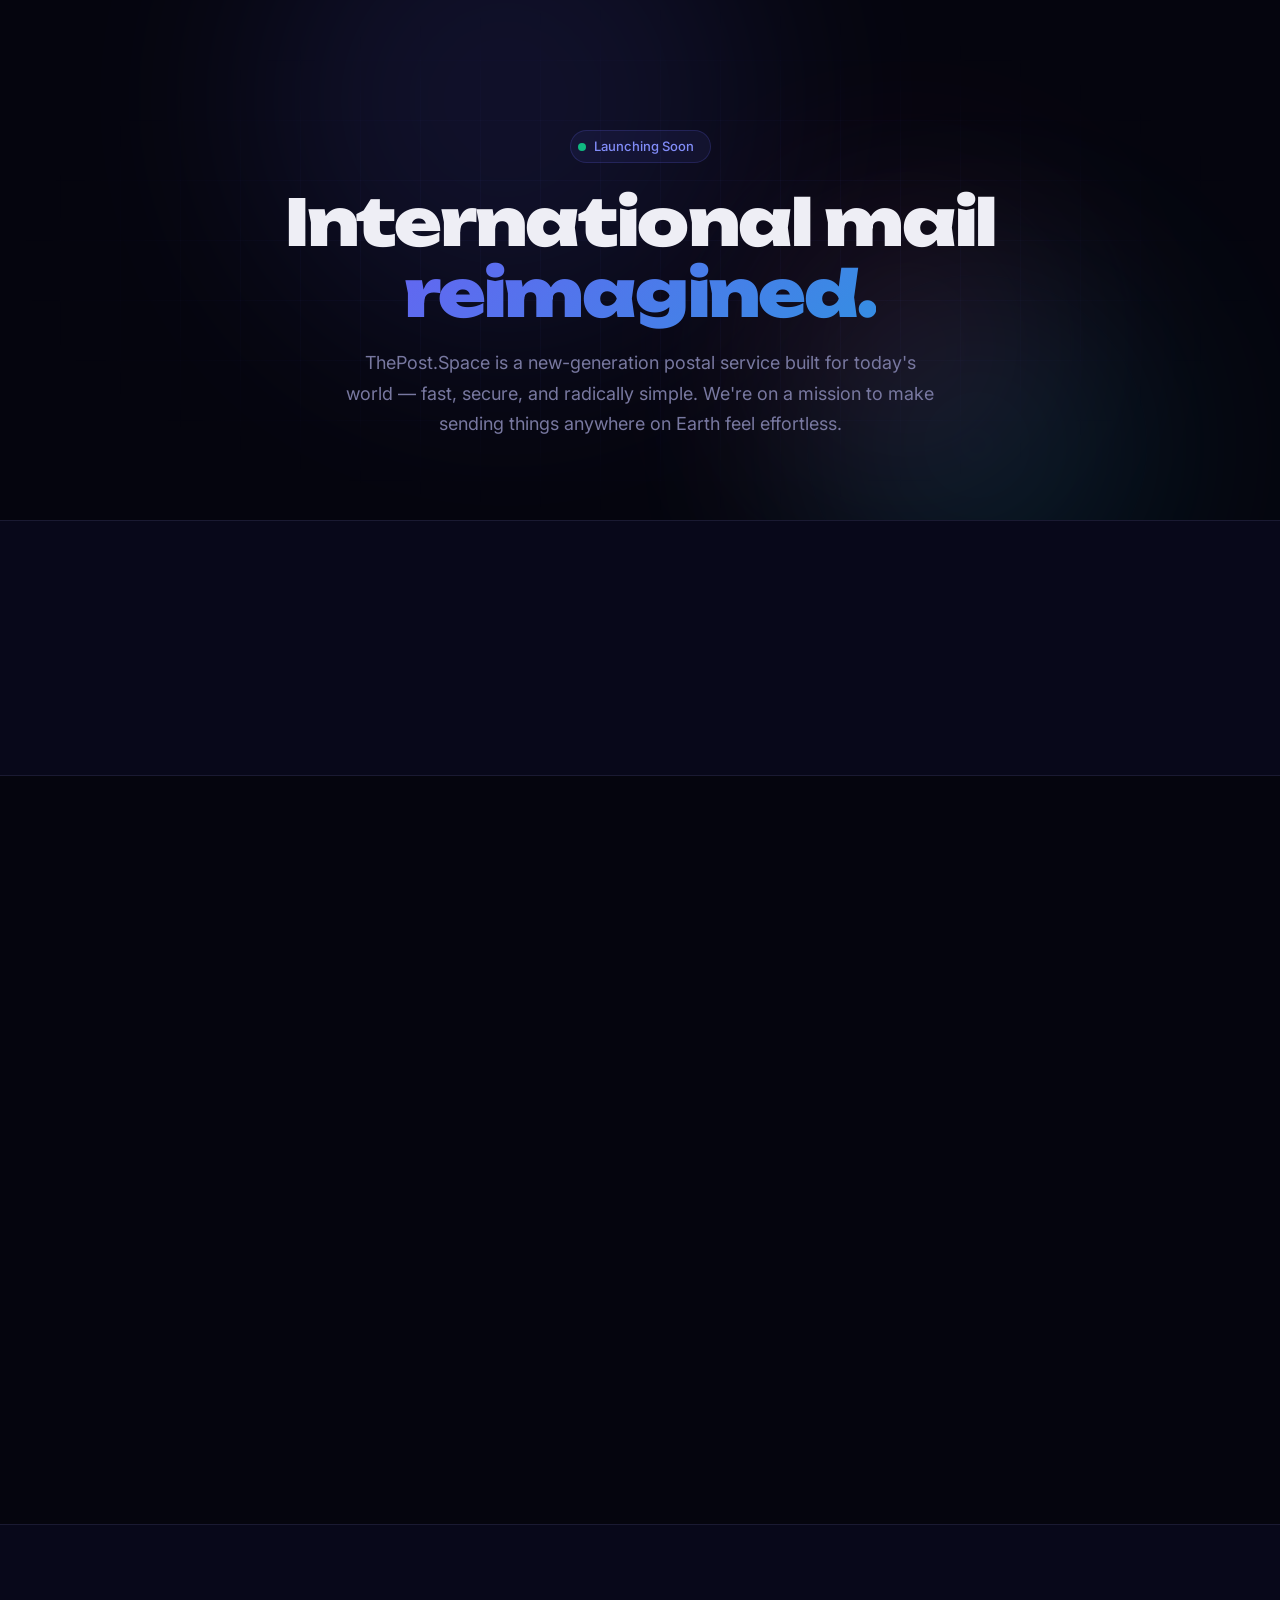
==== commit e644b339: "Add files via upload" ====
--- a/about.html
+++ b/about.html
@@ -17,64 +17,8 @@
 </head>
 <body>
 
-<!-- LOADING -->
-<div class="loading-screen" id="loadingScreen" role="status" aria-label="Loading">
-  <div class="loader">
-    <div class="loader-icon" aria-hidden="true">
-      <svg width="36" height="36" viewBox="0 0 24 24" fill="none" stroke="currentColor" stroke-width="2" stroke-linecap="round" stroke-linejoin="round"><rect x="2" y="4" width="20" height="16" rx="2"/><path d="m22 7-10 7L2 7"/></svg>
-    </div>
-    <div class="loader-text">Loading ThePost</div>
-    <div class="loader-bar"><div class="loader-bar-fill"></div></div>
-  </div>
-</div>
-
-<!-- CURSOR GLOW -->
-<div class="cursor-glow" id="cursorGlow" aria-hidden="true"></div>
-
-<!-- NAVBAR -->
-<nav class="navbar" id="navbar" role="navigation" aria-label="Main navigation">
-  <a class="navbar-logo" href="index.html" aria-label="ThePost.Space homepage">
-    <div class="navbar-logo-icon" aria-hidden="true"><img src="assets/logo.png" alt="Logo" style="width:100%;height:100%;object-fit:contain;"></div>
-    <span>thepost.space</span>
-  </a>
-  <div class="navbar-links">
-    <a href="solutions.html" data-i18n="nav_solutions">Solutions</a>
-    <a href="security.html" data-i18n="nav_security">Security</a>
-    <a href="pricing.html" data-i18n="nav_pricing">Pricing</a>
-    <a href="integrations.html" data-i18n="nav_integrations">Integrations</a>
-    <a href="about.html" class="active" data-i18n="nav_about">About</a>
-    <a href="blog.html" data-i18n="nav_blog">Blog</a>
-    <a href="contact.html" data-i18n="nav_contact">Contact</a>
-  </div>
-  <div class="navbar-actions">
-    <div class="lang-switch" role="group" aria-label="Language selector">
-      <button class="lang-btn active" id="langEn" data-lang="en" aria-pressed="true">EN</button>
-      <button class="lang-btn" id="langRu" data-lang="ru" aria-pressed="false">RU</button>
-    </div>
-    <a href="sign_in.html" class="nav-btn nav-btn-ghost" data-i18n="nav_signin">Sign In</a>
-    <a href="contact.html" class="nav-btn nav-btn-primary">
-      <svg width="14" height="14" viewBox="0 0 24 24" fill="none" stroke="currentColor" stroke-width="2.5" stroke-linecap="round" stroke-linejoin="round" aria-hidden="true"><path d="M5 12h14"/><path d="m12 5 7 7-7 7"/></svg>
-      <span data-i18n="nav_getstarted">Get Started</span>
-    </a>
-  </div>
-  <button class="mobile-menu-btn" id="mobileMenuBtn" aria-expanded="false" aria-controls="mobileMenu" aria-label="Toggle navigation menu">
-    <span></span><span></span><span></span>
-  </button>
-</nav>
-
-<!-- MOBILE MENU -->
-<div class="mobile-menu" id="mobileMenu" role="dialog" aria-label="Mobile navigation" aria-hidden="true">
-  <a href="solutions.html" data-i18n="nav_solutions">Solutions</a>
-  <a href="security.html" data-i18n="nav_security">Security</a>
-  <a href="pricing.html" data-i18n="nav_pricing">Pricing</a>
-  <a href="integrations.html" data-i18n="nav_integrations">Integrations</a>
-  <a href="about.html" data-i18n="nav_about">About</a>
-  <a href="blog.html" data-i18n="nav_blog">Blog</a>
-  <a href="contact.html" data-i18n="nav_contact">Contact</a>
-  <div class="mobile-menu-actions">
-    <a class="btn btn-secondary" href="login.html" style="justify-content:center;" data-i18n="nav_login">Sign In</a>
-    <a class="btn btn-primary" href="register.html" style="justify-content:center;" data-i18n="nav_register">Sign Up</a>
-  </div>
+<div id="site-header"></div>
+
 </div>
 
 <!-- PAGE HERO -->
@@ -282,163 +226,11 @@
 </div>
 
 <!-- FOOTER -->
-<footer class="footer" role="contentinfo">
-  <div class="footer-grid">
-    <div class="footer-brand">
-      <a class="navbar-logo" href="index.html" style="display:inline-flex;" aria-label="ThePost.Space homepage">
-        <div class="navbar-logo-icon" aria-hidden="true"><img src="assets/logo.png" alt="Logo" style="width:100%;height:100%;object-fit:contain;"></div>
-        <span>thepost.space</span>
-      </a>
-      <p data-i18n="foot_desc">Modern mail for modern people. Secure, fast, and beautifully designed from the ground up.</p>
-    </div>
-    <div class="footer-col">
-      <h4 data-i18n="foot_prod">Product</h4>
-      <a href="solutions.html" data-i18n="foot_solutions">Solutions</a>
-      <a href="security.html" data-i18n="foot_security">Security</a>
-      <a href="pricing.html" data-i18n="foot_pricing">Pricing</a>
-      <a href="integrations.html" data-i18n="foot_integrations">Integrations</a>
-    </div>
-    <div class="footer-col">
-      <h4 data-i18n="foot_comp">Company</h4>
-      <a href="about.html" data-i18n="foot_about">About</a>
-      <a href="blog.html" data-i18n="foot_blog">Blog</a>
-      <a href="contact.html" data-i18n="foot_contact">Contact</a>
-    </div>
-    <div class="footer-col">
-      <h4 data-i18n="foot_sup">Support</h4>
-      <a href="help.html" data-i18n="foot_help">Help Center</a>
-    </div>
-    <div class="footer-col">
-      <h4 data-i18n="foot_legal">Legal</h4>
-      <a href="privacy.html" data-i18n="foot_priv">Privacy Policy</a>
-      <a href="terms.html" data-i18n="foot_terms">Terms of Service</a>
-      <a href="cookies.html" data-i18n="foot_cookies">Cookie Policy</a>
-    </div>
-  </div>
-  <div class="footer-bottom">
-    <span>© 2024 - 2026 ThePost.Space. All rights reserved.</span>
-    <div class="footer-social">
-      <a href="#" aria-label="X (Twitter)">
-        <svg viewBox="0 0 24 24" fill="currentColor"><path d="M18.244 2.25h3.308l-7.227 8.26 8.502 11.24H16.17l-5.214-6.817L4.99 21.75H1.68l7.73-8.835L1.254 2.25H8.08l4.713 6.231zm-1.161 17.52h1.833L7.084 4.126H5.117z"/></svg>
-      </a>
-      <a href="#" aria-label="LinkedIn">
-        <svg viewBox="0 0 24 24" fill="currentColor"><path d="M20.447 20.452h-3.554v-5.569c0-1.328-.027-3.037-1.852-3.037-1.853 0-2.136 1.445-2.136 2.939v5.667H9.351V9h3.414v1.561h.046c.477-.9 1.637-1.85 3.37-1.85 3.601 0 4.267 2.37 4.267 5.455v6.286zM5.337 7.433a2.062 2.062 0 01-2.063-2.065 2.064 2.064 0 112.063 2.065zm1.782 13.019H3.555V9h3.564v11.452zM22.225 0H1.771C.792 0 0 .774 0 1.729v20.542C0 23.227.792 24 1.771 24h20.451C23.2 24 24 23.227 24 22.271V1.729C24 .774 23.2 0 22.222 0h.003z"/></svg>
-      </a>
-      <a href="#" aria-label="GitHub">
-        <svg viewBox="0 0 24 24" fill="currentColor"><path d="M12 0c-6.626 0-12 5.373-12 12 0 5.302 3.438 9.8 8.207 11.387.599.111.793-.261.793-.577v-2.234c-3.338.726-4.033-1.416-4.033-1.416-.546-1.387-1.333-1.756-1.333-1.756-1.089-.745.083-.729.083-.729 1.205.084 1.839 1.237 1.839 1.237 1.07 1.834 2.807 1.304 3.492.997.107-.775.418-1.305.762-1.604-2.665-.305-5.467-1.334-5.467-5.931 0-1.311.469-2.381 1.236-3.221-.124-.303-.535-1.524.117-3.176 0 0 1.008-.322 3.301 1.23A11.509 11.509 0 0112 5.803c1.02.005 2.047.138 3.006.404 2.291-1.552 3.297-1.23 3.297-1.23.653 1.653.242 2.874.118 3.176.77.84 1.235 1.911 1.235 3.221 0 4.609-2.807 5.624-5.479 5.921.43.372.823 1.102.823 2.222v3.293c0 .319.192.694.801.576C20.566 21.797 24 17.3 24 12c0-6.627-5.373-12-12-12z"/></svg>
-      </a>
-      <a href="#" aria-label="YouTube">
-        <svg viewBox="0 0 24 24" fill="currentColor"><path d="M23.495 6.205a3.007 3.007 0 00-2.088-2.088c-1.87-.501-9.396-.501-9.396-.501s-7.507-.01-9.396.501A3.007 3.007 0 00.527 6.205a31.247 31.247 0 00-.522 5.805 31.247 31.247 0 00.522 5.783 3.007 3.007 0 002.088 2.088c1.868.502 9.396.502 9.396.502s7.506 0 9.396-.502a3.007 3.007 0 002.088-2.088 31.247 31.247 0 00.5-5.783 31.247 31.247 0 00-.5-5.805zM9.609 15.601V8.408l6.264 3.602z"/></svg>
-      </a>
-    </div>
-  </div>
-</footer>
+<div id="site-footer"></div>
+
 
 <script src="assets/i18n.js"></script>
-<script>
-'use strict';
-
-/* =====================
-   TRANSLATIONS
-   ===================== */
-const translations = T; // loaded from assets/i18n.js
-
-let currentLang = 'en';
-  try { const saved = localStorage.getItem('lang'); if (saved === 'ru') currentLang = 'ru'; } catch(e) {}
-
-/* =====================
-   LANG SWITCH
-   ===================== */
-/* ===== BUTTON EVENT DELEGATION (replaces inline onclick) ===== */
-    document.addEventListener('click', e => {
-        const langBtn = e.target.closest('[data-lang]');
-        if (langBtn) { switchLang(langBtn.dataset.lang); return; }
-        const menuBtn = e.target.closest('#mobileMenuBtn');
-        if (menuBtn) { toggleMobileMenu(); }
-    });
-
-    function switchLang(l) {
-  currentLang = l;
-  try { localStorage.setItem('lang', l); } catch(e) {}
-  document.documentElement.lang = l;
-  document.getElementById('langEn').classList.toggle('active', l === 'en');
-  document.getElementById('langEn').setAttribute('aria-pressed', l === 'en');
-  document.getElementById('langRu').classList.toggle('active', l === 'ru');
-  document.getElementById('langRu').setAttribute('aria-pressed', l === 'ru');
-
-  const dict = translations[l];
-  document.querySelectorAll('[data-i18n]').forEach(el => {
-    const key = el.getAttribute('data-i18n');
-    if (dict[key] !== undefined) {
-      el.textContent = dict[key];
-    }
-  });
-
-  document.documentElement.lang = l;
-}
-
-/* CURSOR GLOW */
-const cg = document.getElementById('cursorGlow');
-if (window.matchMedia('(hover: hover)').matches) {
-  document.addEventListener('mousemove', e => {
-    cg.style.left = e.clientX + 'px';
-    cg.style.top = e.clientY + 'px';
-  }, { passive: true });
-}
-
-/* NAVBAR SCROLL */
-const navbar = document.getElementById('navbar');
-window.addEventListener('scroll', () => {
-  navbar.classList.toggle('scrolled', window.scrollY > 20);
-}, { passive: true });
-
-/* MOBILE MENU */
-function toggleMobileMenu() {
-  const btn = document.getElementById('mobileMenuBtn');
-  const menu = document.getElementById('mobileMenu');
-  const isOpen = menu.classList.toggle('active');
-  btn.classList.toggle('open', isOpen);
-  btn.setAttribute('aria-expanded', isOpen);
-  menu.setAttribute('aria-hidden', !isOpen);
-  document.body.style.overflow = isOpen ? 'hidden' : '';
-}
-document.querySelectorAll('.mobile-menu a').forEach(a => {
-  a.addEventListener('click', () => {
-    document.getElementById('mobileMenu').classList.remove('active');
-    document.getElementById('mobileMenuBtn').classList.remove('open');
-    document.getElementById('mobileMenuBtn').setAttribute('aria-expanded','false');
-    document.getElementById('mobileMenu').setAttribute('aria-hidden','true');
-    document.body.style.overflow = '';
-  });
-});
-
-/* SCROLL ANIMATIONS */
-function initAOS() {
-  const obs = new IntersectionObserver(entries => {
-    entries.forEach(e => { if (e.isIntersecting) e.target.classList.add('visible'); });
-  }, { threshold: 0.1, rootMargin: '0px 0px -40px 0px' });
-  document.querySelectorAll('.aos, .aos-left, .aos-right, .aos-scale').forEach(el => obs.observe(el));
-}
-
-/* RIPPLE */
-document.addEventListener('click', e => {
-  const btn = e.target.closest('.btn, .nav-btn-primary');
-  if (!btn) return;
-  const r = btn.getBoundingClientRect();
-  const rip = document.createElement('span');
-  rip.className = 'ripple';
-  const size = Math.max(r.width, r.height);
-  rip.style.cssText = `width:${size}px;height:${size}px;left:${e.clientX-r.left-size/2}px;top:${e.clientY-r.top-size/2}px;`;
-  btn.appendChild(rip);
-  setTimeout(() => rip.remove(), 700);
-}, { passive: true });
-
-/* INIT */
-(function(){ var ls=document.getElementById('loadingScreen'); if(ls) ls.classList.add('hidden'); })();
-window.addEventListener('load', () => {
-  if (typeof currentLang !== 'undefined' && currentLang !== 'en') switchLang(currentLang);
-  initAOS();
-}, { once: true });
-</script>
+<script src="assets/components.js"></script>
+
 </body>
 </html>
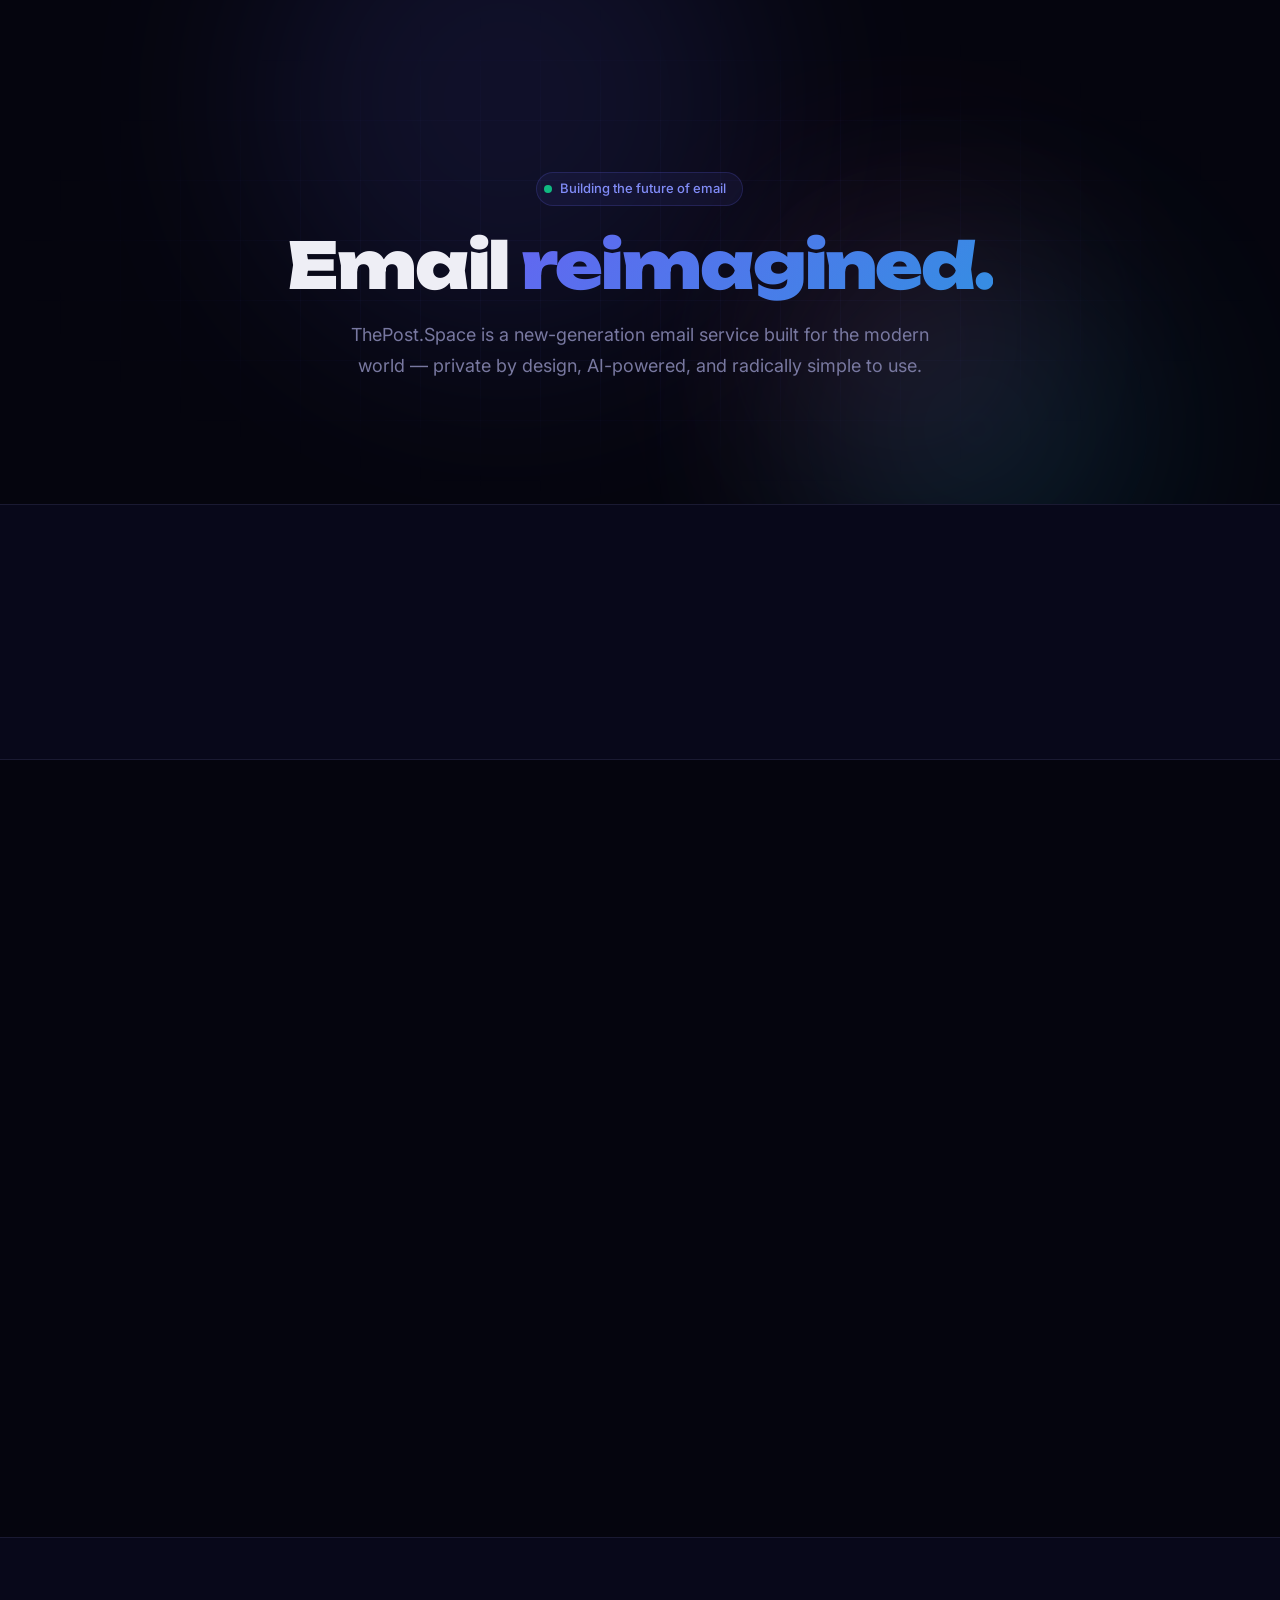
==== commit 570aeb93: "Add files via upload" ====
--- a/about.html
+++ b/about.html
@@ -2,17 +2,17 @@
 <html lang="en">
 <head>
 <meta charset="UTF-8">
-<meta name="viewport" content="width=device-width, initial-scale=1.0">
+<meta name="viewport" content="width=device-width, initial-scale=1.0, viewport-fit=cover">
 <title>About Us — ThePost.Space</title>
-<meta name="description" content="ThePost.Space is a new-generation international postal service. Learn about our mission to make global mail fast, secure, and simple.">
+<meta name="description" content="ThePost.Space is a new-generation email service built for privacy, speed, and simplicity. Learn about our mission to make email work the way it should.">
 <meta property="og:title" content="About — ThePost.Space">
-<meta property="og:description" content="A new-generation international postal service launching soon.">
+<meta property="og:description" content="A new-generation email service built on privacy and AI.">
 <meta property="og:type" content="website">
 <meta property="og:url" content="https://thepost.space/about.html">
 <link rel="icon" href="assets/logo.png" type="image/png">
 <link rel="preconnect" href="https://fonts.googleapis.com">
 <link rel="preconnect" href="https://fonts.gstatic.com" crossorigin>
-<link href="https://fonts.googleapis.com/css2?family=Unbounded:wght@400;500;600;700;800&family=Inter:wght@300;400;500;600;700;800&display=swap" rel="stylesheet">
+<link href="https://fonts.googleapis.com/css2?family=Unbounded:wght@400;500;600;700;800&family=Inter:wght@300;400;500;600;700;800&display=swap" rel="stylesheet" media="print" onload="this.media='all'"><noscript><link href="https://fonts.googleapis.com/css2?family=Unbounded:wght@400;500;600;700;800&family=Inter:wght@300;400;500;600;700;800&display=swap" rel="stylesheet" media="print" onload="this.media='all'"><noscript><link href="https://fonts.googleapis.com/css2?family=Unbounded:wght@400;500;600;700;800&family=Inter:wght@300;400;500;600;700;800&display=swap" rel="stylesheet"></noscript></noscript>
 <link rel="stylesheet" href="assets/styles.css">
 </head>
 <body>
@@ -30,9 +30,9 @@
     <div class="ph-grid"></div>
   </div>
   <div class="page-hero-content">
-    <div class="page-hero-badge"><span class="dot" aria-hidden="true"></span><span data-i18n="hero_badge">Launching Soon</span></div>
-    <h1 id="aboutTitle"><span data-i18n="hero_h1">International mail</span> <span class="gradient-text" data-i18n="hero_h1_accent">reimagined.</span></h1>
-    <p data-i18n="hero_desc">ThePost.Space is a new-generation postal service built for today's world — fast, secure, and radically simple. We're on a mission to make sending things anywhere on Earth feel effortless.</p>
+    <div class="page-hero-badge"><span class="dot" aria-hidden="true"></span><span data-i18n="hero_badge">Building the future of email</span></div>
+    <h1 id="aboutTitle"><span data-i18n="hero_h1">Email</span> <span class="gradient-text" data-i18n="hero_h1_accent">reimagined.</span></h1>
+    <p data-i18n="hero_desc">ThePost.Space is a new-generation email service built for the modern world — private by design, AI-powered, and radically simple to use.</p>
   </div>
 </section>
 
@@ -45,12 +45,11 @@
         <div class="stat-label" data-i18n="stat_founded">Year Founded</div>
       </div>
       <div class="stat-card aos d2" role="listitem">
-        <div class="stat-number">150+</div>
-        <div class="stat-label" data-i18n="stat_countries">Countries Covered</div>
-      </div>
-      <div class="stat-card aos d3" role="listitem">
-        <div class="stat-number">&lt;48h</div>
-        <div class="stat-label" data-i18n="stat_delivery">Express Delivery</div>
+        <div class="stat-number">50K+</div>
+        <div class="stat-label" data-i18n="stat_users">Active Users</div>
+      </div>      <div class="stat-card aos d3" role="listitem">
+        <div class="stat-number">&lt;50ms</div>
+        <div class="stat-label" data-i18n="stat_delivery">Inbox Delivery</div>
       </div>
       <div class="stat-card aos d4" role="listitem">
         <div class="stat-number">99.9%</div>
@@ -69,10 +68,10 @@
         <span data-i18n="mission_label">Our Mission</span>
       </div>
       <h2 id="missionTitle"><span data-i18n="mission_h2">Built to fix what's</span> <span class="gradient-text" data-i18n="mission_h2_accent">been broken.</span></h2>
-      <p data-i18n="mission_p1">International shipping is broken. It's slow, opaque, and unpredictable — and nobody has truly fixed it. We built ThePost.Space because we believe you deserve to know exactly where your mail is, every step of the way.</p>
-      <p data-i18n="mission_p2">We unite logistics expertise, software engineering, and product thinking around a single obsession: making the movement of physical things as seamless and trackable as sending an email.</p>
-      <blockquote data-i18n="mission_quote">"We didn't set out to compete with postal services. We set out to reinvent them for a world that expects Amazon-speed and Apple-simplicity."</blockquote>
-      <p data-i18n="mission_p3">From a distributed network spanning 150+ countries, we're building the infrastructure for the next generation of international mail — available to everyone, everywhere.</p>
+      <p data-i18n="mission_p1">Email is the most important communication tool in the world — and it's been neglected for decades. Cluttered inboxes, aggressive ad tracking, weak privacy, zero intelligence. We built ThePost.Space because we believe your inbox should work for you, not against you.</p>
+      <p data-i18n="mission_p2">We combine AI-powered sorting, end-to-end encryption, and thoughtful design into a single platform — built for professionals, teams, and anyone who's tired of the email chaos.</p>
+      <blockquote data-i18n="mission_quote">"We didn't set out to compete with Gmail. We set out to reimagine email for a world that expects privacy, intelligence, and simplicity as defaults — not add-ons."</blockquote>
+      <p data-i18n="mission_p3">From a distributed infrastructure spanning global regions, we're building the next generation of email — fast, private, and available to everyone, everywhere.</p>
     </div>
     <div class="story-visual aos-right">
       <div class="mission-visual">
@@ -81,8 +80,8 @@
             <svg width="22" height="22" viewBox="0 0 24 24" fill="none" stroke="currentColor" stroke-width="2" stroke-linecap="round" stroke-linejoin="round"><circle cx="12" cy="12" r="10"/><line x1="2" y1="12" x2="22" y2="12"/><path d="M12 2a15.3 15.3 0 014 10 15.3 15.3 0 01-4 10 15.3 15.3 0 01-4-10 15.3 15.3 0 014-10z"/></svg>
           </div>
           <div>
-            <h4 data-i18n="mp1_title">Global by design</h4>
-            <p data-i18n="mp1_desc">Every route, every hub, every integration — engineered to work seamlessly across borders without compromise.</p>
+            <h4 data-i18n="mp1_title">Private by design</h4>
+            <p data-i18n="mp1_desc">End-to-end encryption on every message. We never read your emails, never sell your data, never serve you ads. Your inbox belongs to you.</p>
           </div>
         </div>
         <div class="mission-pillar">
@@ -90,8 +89,8 @@
             <svg width="22" height="22" viewBox="0 0 24 24" fill="none" stroke="currentColor" stroke-width="2" stroke-linecap="round" stroke-linejoin="round"><path d="M12 22s8-4 8-10V5l-8-3-8 3v7c0 6 8 10 8 10z"/></svg>
           </div>
           <div>
-            <h4 data-i18n="mp2_title">Privacy & security first</h4>
-            <p data-i18n="mp2_desc">Your shipment data belongs to you. End-to-end encryption and strict data governance — no exceptions.</p>
+            <h4 data-i18n="mp2_title">AI-powered, not AI-dependent</h4>
+            <p data-i18n="mp2_desc">Smart sorting, smart compose, smart replies — all running on-device where possible. Productivity that actually respects your privacy.</p>
           </div>
         </div>
         <div class="mission-pillar">
@@ -99,8 +98,8 @@
             <svg width="22" height="22" viewBox="0 0 24 24" fill="none" stroke="currentColor" stroke-width="2" stroke-linecap="round" stroke-linejoin="round"><path d="M22 12h-4l-3 9L9 3l-3 9H2"/></svg>
           </div>
           <div>
-            <h4 data-i18n="mp3_title">Radical transparency</h4>
-            <p data-i18n="mp3_desc">Real-time tracking, honest ETAs, and proactive updates at every stage. No black boxes, ever.</p>
+            <h4 data-i18n="mp3_title">Zero compromise on speed</h4>
+            <p data-i18n="mp3_desc">Messages delivered in under 50ms globally. Our infrastructure is engineered to eliminate delays at every layer, from send to inbox.</p>
           </div>
         </div>
       </div>
@@ -116,50 +115,50 @@
       <span data-i18n="drives_label">What Drives Us</span>
     </div>
     <h2 id="valuesTitle" class="section-title aos d1" data-i18n="drives_title">The principles behind everything we build</h2>
-    <p class="section-subtitle aos d2" data-i18n="drives_subtitle">From our routing algorithms to our customer support — these values guide every decision we make.</p>
+    <p class="section-subtitle aos d2" data-i18n="drives_subtitle">From our encryption architecture to our support team — these values shape every decision we make.</p>
   </div>
   <div class="values-grid">
     <div class="value-card aos d1">
       <div class="value-icon" aria-hidden="true">
-        <svg width="24" height="24" viewBox="0 0 24 24" fill="none" stroke="currentColor" stroke-width="2" stroke-linecap="round" stroke-linejoin="round"><circle cx="12" cy="12" r="10"/><path d="M12 8v4l3 3"/></svg>
-      </div>
-      <h3 data-i18n="v1_title">Speed First</h3>
-      <p data-i18n="v1_desc">Every delay costs trust. We obsess over transit times, cutting unnecessary handoffs and routing inefficiencies out of the system.</p>
+        <svg width="24" height="24" viewBox="0 0 24 24" fill="none" stroke="currentColor" stroke-width="2" stroke-linecap="round" stroke-linejoin="round"><rect x="3" y="11" width="18" height="11" rx="2" ry="2"/><path d="M7 11V7a5 5 0 0110 0v4"/></svg>
+      </div>
+      <h3 data-i18n="v1_title">Privacy First</h3>
+      <p data-i18n="v1_desc">End-to-end encryption isn't a premium feature — it's the default. We don't read your email, we don't profile you, and we will never monetise your inbox with ads.</p>
     </div>
     <div class="value-card aos d2">
       <div class="value-icon" aria-hidden="true">
+        <svg width="24" height="24" viewBox="0 0 24 24" fill="none" stroke="currentColor" stroke-width="2" stroke-linecap="round" stroke-linejoin="round"><polygon points="13,2 3,14 12,14 11,22 21,10 12,10"/></svg>
+      </div>
+      <h3 data-i18n="v2_title">Instant Delivery</h3>
+      <p data-i18n="v2_desc">We obsess over latency. Messages reach inboxes in under 50ms globally. Our distributed infrastructure is engineered to eliminate delays at every layer.</p>
+    </div>
+    <div class="value-card aos d3">
+      <div class="value-icon" aria-hidden="true">
+        <svg width="24" height="24" viewBox="0 0 24 24" fill="none" stroke="currentColor" stroke-width="2" stroke-linecap="round" stroke-linejoin="round"><circle cx="13.5" cy="6.5" r=".5" fill="currentColor"/><circle cx="17.5" cy="10.5" r=".5" fill="currentColor"/><circle cx="8.5" cy="7.5" r=".5" fill="currentColor"/><circle cx="6.5" cy="12.5" r=".5" fill="currentColor"/><path d="M12 2C6.5 2 2 6.5 2 12s4.5 10 10 10c.926 0 1.648-.746 1.648-1.688 0-.437-.18-.835-.437-1.125-.29-.289-.438-.652-.438-1.125a1.64 1.64 0 011.668-1.668h1.996c3.051 0 5.555-2.503 5.555-5.554C21.965 6.012 17.461 2 12 2z"/></svg>
+      </div>
+      <h3 data-i18n="v3_title">Intelligent by Default</h3>
+      <p data-i18n="v3_desc">AI that actually helps — smart sorting, spam elimination, compose assistance, and priority detection. All running with privacy-preserving models.</p>
+    </div>
+    <div class="value-card aos d1">
+      <div class="value-icon" aria-hidden="true">
+        <svg width="24" height="24" viewBox="0 0 24 24" fill="none" stroke="currentColor" stroke-width="2" stroke-linecap="round" stroke-linejoin="round"><polyline points="22,12 16,12 14,15 10,15 8,12 2,12"/><path d="M5.45 5.11L2 12v6a2 2 0 002 2h16a2 2 0 002-2v-6l-3.45-6.89A2 2 0 0016.76 4H7.24a2 2 0 00-1.79 1.11z"/></svg>
+      </div>
+      <h3 data-i18n="v4_title">Zero Ads</h3>
+      <p data-i18n="v4_desc">Your inbox is not an advertising channel. We are subscription-funded, which means our incentives are perfectly aligned with yours: give you a great product.</p>
+    </div>
+    <div class="value-card aos d2">
+      <div class="value-icon" aria-hidden="true">
+        <svg width="24" height="24" viewBox="0 0 24 24" fill="none" stroke="currentColor" stroke-width="2" stroke-linecap="round" stroke-linejoin="round"><path d="M17 21v-2a4 4 0 00-4-4H5a4 4 0 00-4 4v2"/><circle cx="9" cy="7" r="4"/><path d="M23 21v-2a4 4 0 00-3-3.87"/><path d="M16 3.13a4 4 0 010 7.75"/></svg>
+      </div>
+      <h3 data-i18n="v5_title">Team-Ready</h3>
+      <p data-i18n="v5_desc">Shared inboxes, admin dashboards, SSO/SAML, and granular permissions — built for organisations of every size, without IT complexity.</p>
+    </div>
+    <div class="value-card aos d3">
+      <div class="value-icon" aria-hidden="true">
         <svg width="24" height="24" viewBox="0 0 24 24" fill="none" stroke="currentColor" stroke-width="2" stroke-linecap="round" stroke-linejoin="round"><path d="M12 22s8-4 8-10V5l-8-3-8 3v7c0 6 8 10 8 10z"/></svg>
       </div>
-      <h3 data-i18n="v2_title">Secure by Design</h3>
-      <p data-i18n="v2_desc">Your shipment data is yours. We use end-to-end encryption for tracking data and never share your information with third parties.</p>
-    </div>
-    <div class="value-card aos d3">
-      <div class="value-icon" aria-hidden="true">
-        <svg width="24" height="24" viewBox="0 0 24 24" fill="none" stroke="currentColor" stroke-width="2" stroke-linecap="round" stroke-linejoin="round"><circle cx="12" cy="12" r="10"/><line x1="2" y1="12" x2="22" y2="12"/><path d="M12 2a15.3 15.3 0 014 10 15.3 15.3 0 01-4 10 15.3 15.3 0 01-4-10 15.3 15.3 0 014-10z"/></svg>
-      </div>
-      <h3 data-i18n="v3_title">Truly Global</h3>
-      <p data-i18n="v3_desc">We build for every country equally. No second-class destinations — 150+ countries with the same quality of service and tracking.</p>
-    </div>
-    <div class="value-card aos d1">
-      <div class="value-icon" aria-hidden="true">
-        <svg width="24" height="24" viewBox="0 0 24 24" fill="none" stroke="currentColor" stroke-width="2" stroke-linecap="round" stroke-linejoin="round"><polyline points="22,12 16,12 14,15 10,15 8,12 2,12"/><path d="M5.45 5.11L2 12v6a2 2 0 002 2h16a2 2 0 002-2v-6l-3.45-6.89A2 2 0 0016.76 4H7.24a2 2 0 00-1.79 1.11z"/></svg>
-      </div>
-      <h3 data-i18n="v4_title">Full Transparency</h3>
-      <p data-i18n="v4_desc">Know where your mail is at every moment. Real-time tracking, proactive notifications, and honest ETAs — no guessing games.</p>
-    </div>
-    <div class="value-card aos d2">
-      <div class="value-icon" aria-hidden="true">
-        <svg width="24" height="24" viewBox="0 0 24 24" fill="none" stroke="currentColor" stroke-width="2" stroke-linecap="round" stroke-linejoin="round"><path d="M17 21v-2a4 4 0 00-4-4H5a4 4 0 00-4 4v2"/><circle cx="9" cy="7" r="4"/><path d="M23 21v-2a4 4 0 00-3-3.87"/><path d="M16 3.13a4 4 0 010 7.75"/></svg>
-      </div>
-      <h3 data-i18n="v5_title">Human Support</h3>
-      <p data-i18n="v5_desc">Real people, not bots. Every support request reaches a trained specialist who knows our network and can actually solve your problem.</p>
-    </div>
-    <div class="value-card aos d3">
-      <div class="value-icon" aria-hidden="true">
-        <svg width="24" height="24" viewBox="0 0 24 24" fill="none" stroke="currentColor" stroke-width="2" stroke-linecap="round" stroke-linejoin="round"><path d="M12 2a10 10 0 100 20A10 10 0 0012 2z"/><path d="M12 8v4l3 3"/><path d="M5 3l2 2M19 3l-2 2M5 21l2-2M19 21l-2-2"/></svg>
-      </div>
-      <h3 data-i18n="v6_title">Sustainable Shipping</h3>
-      <p data-i18n="v6_desc">We carbon-offset every shipment by default and partner exclusively with carriers committed to reducing their environmental impact.</p>
+      <h3 data-i18n="v6_title">Open Standards</h3>
+      <p data-i18n="v6_desc">We support IMAP, SMTP, and OpenPGP — you're never locked in. Export your data, use your favourite client, and stay in control of your email forever.</p>
     </div>
   </div>
 </section>
@@ -172,7 +171,7 @@
       <span data-i18n="approach_label">Our Approach</span>
     </div>
     <h2 id="approachTitle" class="section-title aos d1" data-i18n="approach_title">How we think and build</h2>
-    <p class="section-subtitle aos d2" data-i18n="approach_subtitle">The philosophy behind our product decisions and the way we operate as a company.</p>
+    <p class="section-subtitle aos d2" data-i18n="approach_subtitle">The philosophy behind our product decisions and the way we operate as a team.</p>
   </div>
   <div class="approach-grid">
     <div class="approach-card aos d1">
@@ -180,8 +179,8 @@
         <svg width="22" height="22" viewBox="0 0 24 24" fill="none" stroke="currentColor" stroke-width="2" stroke-linecap="round" stroke-linejoin="round"><path d="M20.84 4.61a5.5 5.5 0 00-7.78 0L12 5.67l-1.06-1.06a5.5 5.5 0 00-7.78 7.78l1.06 1.06L12 21.23l7.78-7.78 1.06-1.06a5.5 5.5 0 000-7.78z"/></svg>
       </div>
       <div>
-        <h3 data-i18n="ap1_title">Customer-Obsessed</h3>
-        <p data-i18n="ap1_desc">Every feature, every update, every decision starts with one question: does this make life easier for the people sending and receiving mail? If not, we don't ship it.</p>
+        <h3 data-i18n="ap1_title">User-Obsessed</h3>
+        <p data-i18n="ap1_desc">Every feature starts with one question: does this make someone's inbox better? We ruthlessly cut anything that adds noise without adding value, and we never ship complexity for its own sake.</p>
       </div>
     </div>
     <div class="approach-card aos d2">
@@ -190,7 +189,7 @@
       </div>
       <div>
         <h3 data-i18n="ap2_title">Built to Scale</h3>
-        <p data-i18n="ap2_desc">Our infrastructure is designed from day one to handle millions of parcels without degradation. Reliability isn't a feature — it's the foundation.</p>
+        <p data-i18n="ap2_desc">Our infrastructure handles billions of messages without degradation. Reliability is baked in from day one — not patched in after the fact. 99.9% uptime is the floor, not the ceiling.</p>
       </div>
     </div>
     <div class="approach-card aos d1">
@@ -199,16 +198,16 @@
       </div>
       <div>
         <h3 data-i18n="ap3_title">Privacy by Default</h3>
-        <p data-i18n="ap3_desc">We collect only what's necessary, store it securely, and never monetise your data. Privacy isn't a policy document — it's baked into how we build.</p>
+        <p data-i18n="ap3_desc">We collect only what's essential, encrypt everything, and never monetise your data. Privacy isn't a compliance checkbox — it's core to how we architect every feature.</p>
       </div>
     </div>
     <div class="approach-card aos d2">
       <div class="approach-icon" aria-hidden="true">
-        <svg width="22" height="22" viewBox="0 0 24 24" fill="none" stroke="currentColor" stroke-width="2" stroke-linecap="round" stroke-linejoin="round"><path d="M3 12l2-2m0 0l7-7 7 7M5 10v10a1 1 0 001 1h3m10-11l2 2m-2-2v10a1 1 0 01-1 1h-3m-6 0a1 1 0 001-1v-4a1 1 0 011-1h2a1 1 0 011 1v4a1 1 0 001 1m-6 0h6"/><circle cx="12" cy="19" r="1" fill="currentColor"/></svg>
+        <svg width="22" height="22" viewBox="0 0 24 24" fill="none" stroke="currentColor" stroke-width="2" stroke-linecap="round" stroke-linejoin="round"><path d="M3 12l2-2m0 0l7-7 7 7M5 10v10a1 1 0 001 1h3m10-11l2 2m-2-2v10a1 1 0 01-1 1h-3m-6 0a1 1 0 001-1v-4a1 1 0 011-1h2a1 1 0 011 1v4a1 1 0 001 1m-6 0h6"/></svg>
       </div>
       <div>
         <h3 data-i18n="ap4_title">Always Improving</h3>
-        <p data-i18n="ap4_desc">We ship, listen, and iterate continuously. Feedback from every user interaction shapes our roadmap. There's no final version — only a better next one.</p>
+        <p data-i18n="ap4_desc">We ship, listen, and iterate. Feedback from every user conversation shapes our roadmap. There's no final version — only a better next one. Our changelog speaks for itself.</p>
       </div>
     </div>
   </div>
@@ -217,8 +216,8 @@
 <!-- CTA -->
 <div class="cta-wrap" aria-labelledby="ctaTitle">
   <div class="cta-box aos-scale">
-    <h2 id="ctaTitle"><span data-i18n="cta_h2">Experience the future of mail —</span> <span class="gradient-text" data-i18n="cta_h2_accent">starting today.</span></h2>
-    <p data-i18n="cta_desc">Join thousands of users who are already discovering a smarter, simpler way to send mail anywhere in the world.</p>
+    <h2 id="ctaTitle"><span data-i18n="cta_h2">Experience a better inbox —</span> <span class="gradient-text" data-i18n="cta_h2_accent">starting today.</span></h2>
+    <p data-i18n="cta_desc">Join thousands of users who have already switched to an email service that respects their privacy, saves them time, and actually works the way they expect.</p>
     <div class="cta-actions">
       <a class="btn btn-secondary" href="contact.html" data-i18n="cta_btn_contact">Contact Us</a>
     </div>
